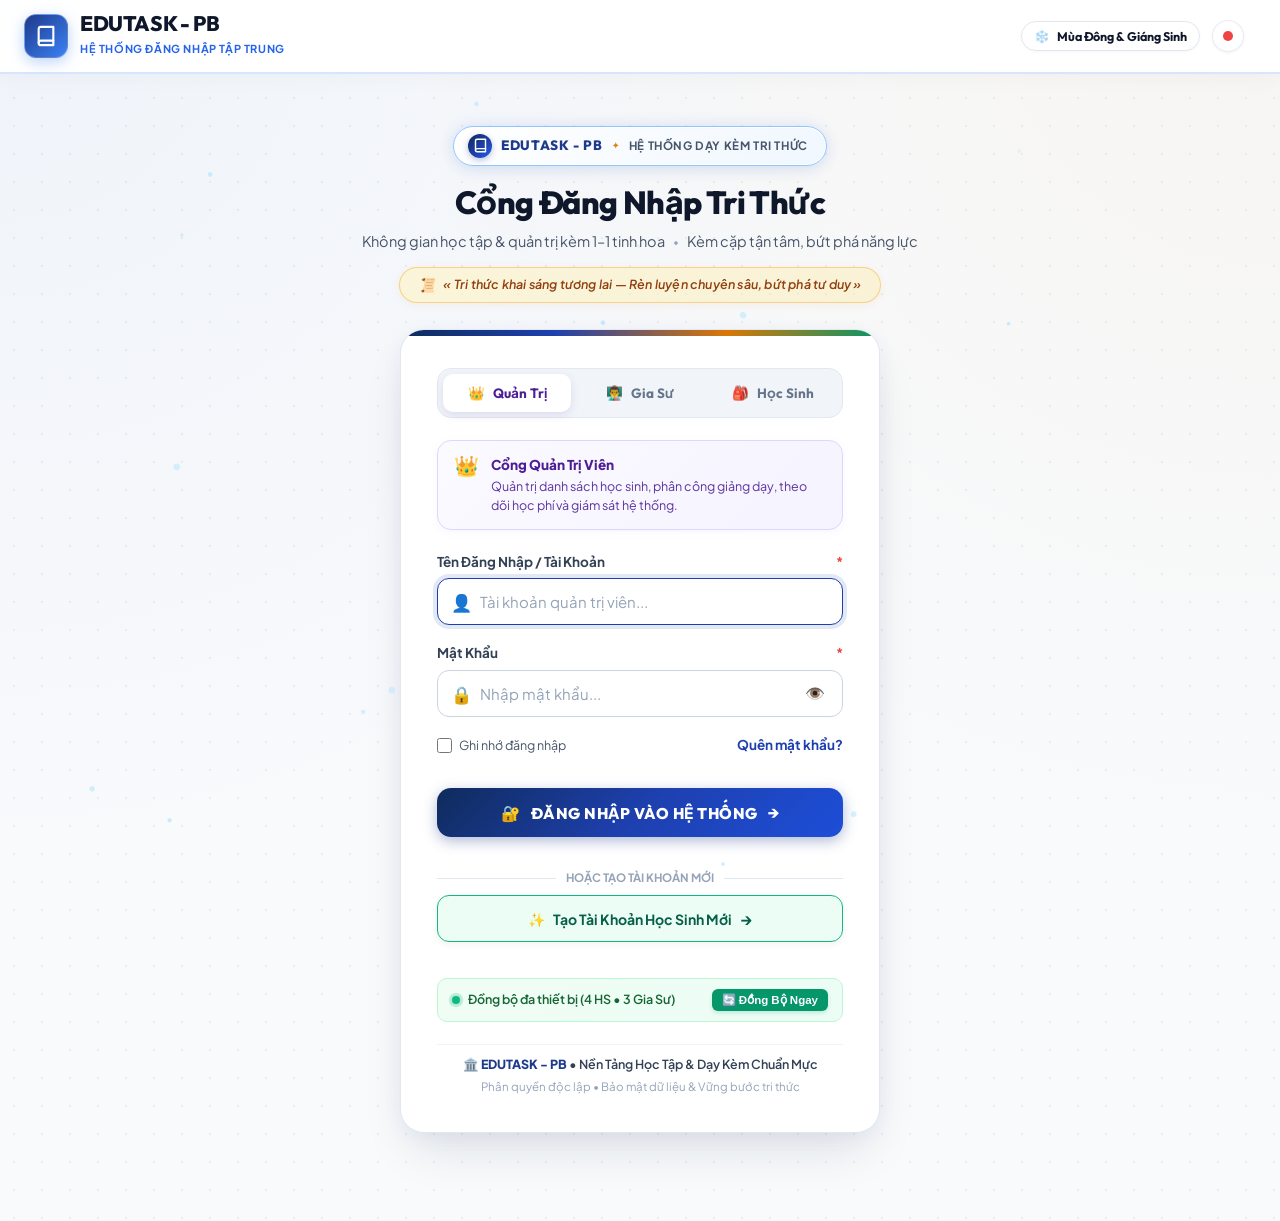
==== index.html @ 526f0e32 "feat: Nang cap he thong giao dien theo 4 mua trong nam va le hoi (v12.3)" ====
<!DOCTYPE html>
<html lang="vi">
<head>
  <meta charset="UTF-8">
  <meta name="viewport" content="width=device-width, initial-scale=1.0, maximum-scale=5.0, viewport-fit=cover">
  <meta name="apple-mobile-web-app-capable" content="yes">
  <meta name="apple-mobile-web-app-status-bar-style" content="black-translucent">
  <meta name="apple-mobile-web-app-title" content="EDUTASK - PB">
  <meta name="theme-color" content="#0f2b5c">
  <meta name="format-detection" content="telephone=no">
  <meta http-equiv="Cache-Control" content="no-cache, no-store, must-revalidate">
  <meta http-equiv="Pragma" content="no-cache">
  <meta http-equiv="Expires" content="0">
  <title>EDUTASK - PB — Hệ Thống Học Tập & Dạy Kèm Tri Thức</title>
  
  <!-- Google Fonts: Plus Jakarta Sans (Nội dung), Outfit (Tiêu đề hiện đại), Cinzel (Biểu tượng tri thức), JetBrains Mono (Mã số) -->
  <link rel="preconnect" href="https://fonts.googleapis.com">
  <link rel="preconnect" href="https://fonts.gstatic.com" crossorigin>
  <link href="https://fonts.googleapis.com/css2?family=Cinzel:wght@600;700;800&family=JetBrains+Mono:wght@400;500;600&family=Outfit:wght@500;600;700;800;900&family=Plus+Jakarta+Sans:wght@400;500;600;700;800&display=swap" rel="stylesheet">

  <!-- Progressive Web App (PWA) Manifest & Icons -->
  <link rel="manifest" href="manifest.webmanifest">
  <link rel="icon" type="image/svg+xml" href="data:image/svg+xml,%3Csvg xmlns='http://www.w3.org/2000/svg' viewBox='0 0 24 24' fill='%230f2b5c'%3E%3Cpath d='M4 19.5A2.5 2.5 0 0 1 6.5 17H20' stroke='%23ffffff' stroke-width='2'/%3E%3Cpath d='M6.5 2H20v20H6.5A2.5 2.5 0 0 1 4 19.5v-15A2.5 2.5 0 0 1 6.5 2z' fill='%231e40af'/%3E%3C/svg%3E">

  <!-- CSS -->
  <link rel="stylesheet" href="css/style.css?v=12.3">
  <link rel="stylesheet" href="css/canvas.css?v=12.3">

  <!-- Khởi tạo chủ đề theo mùa tức thì chống chớp nháy (Zero-FOUC) -->
  <script>
    (function() {
      try {
        var saved = localStorage.getItem('edutask_season_theme') || 'auto';
        var theme = saved;
        if (saved === 'auto') {
          var m = new Date().getMonth() + 1;
          if (m === 1 || m === 2) theme = 'spring';
          else if (m >= 3 && m <= 7) theme = 'summer';
          else if (m >= 8 && m <= 10) theme = 'autumn';
          else theme = 'winter';
        }
        if (theme && theme !== 'standard') {
          document.documentElement.classList.add('theme-' + theme);
        }
      } catch(e) {}
    })();
  </script>
</head>
<body>

  <!-- Canvas hiệu ứng hạt theo mùa (Cánh hoa, lá phong, tuyết rơi) -->
  <canvas id="seasonParticlesCanvas" style="position:fixed; top:0; left:0; width:100vw; height:100vh; pointer-events:none; z-index:90;"></canvas>

  <!-- ================= TOP NAVIGATION & ROLE SWITCHER ================= -->
  <!-- Dải Banner Giám Sát Toàn Quyền Của Admin (Chỉ hiện khi Admin đang đóng vai xem Gia Sư hoặc Học Sinh) -->
  <div id="adminSuperviseBanner" style="display:none; background:linear-gradient(90deg, #78350f, #b45309); color:white; padding:8px 24px; font-size:13px; align-items:center; justify-content:space-between; z-index:101; position:relative; box-shadow:0 2px 8px rgba(0,0,0,0.15);">
    <div style="display:flex; align-items:center; gap:10px;">
      <span style="font-size:16px;">🛡️</span>
      <span><strong>CHẾ ĐỘ GIÁM SÁT TOÀN QUYỀN (ADMIN):</strong> Đang xem với góc nhìn của <strong id="adminSuperviseTargetName">Gia Sư</strong></span>
    </div>
    <div style="display:flex; gap:8px;">
      <button class="btn btn-xs btn-white" onclick="Auth.adminReturnToAdmin()">👑 Thoát Chế Độ Giám Sát & Về Trang Admin</button>
    </div>
  </div>

  <!-- Header chính của ứng dụng -->
  <header class="top-header">
    <div class="header-container">
      
      <!-- Brand Logo -->
      <a href="#" class="logo-area" onclick="App.handleLogoClick()">
        <div class="logo-icon" title="EDUTASK - PB">
          <svg width="22" height="22" viewBox="0 0 24 24" fill="none" stroke="currentColor" stroke-width="2.3" stroke-linecap="round" stroke-linejoin="round">
            <path d="M4 19.5A2.5 2.5 0 0 1 6.5 17H20"></path>
            <path d="M6.5 2H20v20H6.5A2.5 2.5 0 0 1 4 19.5v-15A2.5 2.5 0 0 1 6.5 2z"></path>
          </svg>
        </div>
        <div class="logo-text">
          <h1>EDUTASK - PB</h1>
          <span id="headerWorkspaceSubtitle">Hệ Thống Dạy Kèm Tri Thức & Giao Bài 1-1</span>
        </div>
      </a>

      <!-- Thanh điều hướng vai trò: CHỈ HIỂN THỊ KHI LÀ ADMIN ĐỂ GIÁM SÁT TOÀN QUYỀN. Gia Sư và Học Sinh HOÀN TOÀN ẨN! -->
      <div id="headerRoleNavigation" style="display:flex; align-items:center; gap:8px;">
        <!-- Render động Admin Master Control Bar khi đăng nhập Admin -->
      </div>

      <!-- Khu vực trạng thái kết nối & tài khoản -->
      <div style="display:flex; align-items:center; gap:12px;">
        <!-- Nút chuyển chủ đề theo mùa (Seasonal Theme Switcher) -->
        <button id="seasonThemeBtn" class="season-theme-btn" onclick="ThemeManager.openModal()" title="Chủ đề theo mùa • Đổi giao diện 4 Mùa & Lễ Hội" aria-label="Đổi chủ đề theo mùa">
          <span id="seasonThemeIcon">🍂</span>
          <span id="seasonThemeLabel" class="season-btn-text">Mùa Thu</span>
        </button>

        <!-- Chấm xanh kết nối trực tuyến tối giản (Thay thế 3 nút rườm rà) -->
        <button id="connectionStatusIndicator" class="live-status-indicator online" onclick="GitHubSync.openModal()" title="Hệ thống trực tuyến • Dữ liệu tự động đồng bộ thời gian thực" aria-label="Trạng thái kết nối">
          <span class="status-dot"></span>
        </button>

        <!-- Khu vực tài khoản & Nút Đăng Xuất (Chỉ hiện khi đã đăng nhập) -->
        <div id="headerUserActions" style="display:flex; align-items:center; gap:12px;">
          <!-- Render động Profile Badge + Nút Đăng Xuất -->
        </div>
      </div>

    </div>
  </header>

  <!-- ================= MAIN VIEW CONTAINER ================= -->
  <main class="app-container" id="viewContainer">
    <!-- Nội dung được render tự động theo vai trò người dùng (Admin, Tutor, Student, Parent) -->
  </main>

  <!-- ================= MODAL 1: GIAO BÀI TẬP CÁ NHÂN HÓA ================= -->
  <div class="modal-overlay" id="createAssignmentModal">
    <div class="modal-box" style="max-width:680px; max-height:94vh;">
      <div class="modal-header">
        <h3>🎯 Giao Bài Tập Mới (Cá Nhân Hóa)</h3>
        <button class="modal-close" onclick="App.closeModal('createAssignmentModal')">&times;</button>
      </div>
      <div class="modal-body" style="gap:13px;">
        <div class="form-group">
          <label for="newAsnTitle">Tiêu đề bài tập <span style="color:var(--danger)">*</span></label>
          <input type="text" id="newAsnTitle" class="form-control" placeholder="VD: Phiếu 06 - Luyện tập Bất đẳng thức Cauchy">
        </div>

        <div class="form-group">
          <label for="newAsnDesc">Hướng dẫn / Yêu cầu làm bài</label>
          <textarea id="newAsnDesc" class="form-control" placeholder="Làm bài ra vở viết tay, trình bày sạch sẽ và chụp ảnh nộp trước 21h00."></textarea>
        </div>

        <div style="display:grid; grid-template-columns:1.5fr 1fr; gap:12px;">
          <div class="form-group">
            <label for="newAsnTopic">Chuyên đề / Dạng bài</label>
            <input type="text" id="newAsnTopic" class="form-control" placeholder="VD: Bất đẳng thức & Cực trị">
          </div>
          <div class="form-group">
            <label for="newAsnDifficulty">Mức độ phân hóa</label>
            <select id="newAsnDifficulty" class="form-control">
              <option value="Cơ bản - Lấy gốc">🟢 Cơ bản - Lấy gốc</option>
              <option value="Thông hiểu - Vận dụng" selected>🟡 Thông hiểu - Vận dụng</option>
              <option value="Vận dụng cao (9+)">🔴 Vận dụng cao (9+)</option>
            </select>
          </div>
        </div>

        <div class="form-group">
          <label for="newAsnTargetType">Hình thức giao bài</label>
          <select id="newAsnTargetType" class="form-control">
            <option value="individual">🎯 Giao riêng cho học sinh cụ thể (Cá nhân hóa)</option>
            <option value="group">👥 Giao cho tất cả học sinh trong nhóm</option>
          </select>
        </div>

        <!-- Danh sách chọn học sinh -->
        <div class="form-group" id="studentPickerContainer">
          <label>Chọn học sinh nhận bài tập:</label>
          <div class="student-picker-list" id="studentCheckboxesList">
            <!-- Dynamic checkboxes -->
          </div>
        </div>

        <!-- Đính kèm File Đề Bài (PDF, Word, Ảnh...) -->
        <div class="form-group">
          <label style="display:flex; justify-content:space-between; align-items:center; margin-bottom:6px;">
            <span style="font-weight:700; color:#334155; font-size:13px;">📎 Đính kèm tệp đề bài / tài liệu (PDF, Word, Ảnh):</span>
            <span style="font-size:12px; color:var(--primary); font-weight:600;">Học sinh có thể tải về làm</span>
          </label>
          <div class="file-upload-zone" id="asnFileUploadZone" onclick="document.getElementById('newAsnFileInput').click()" style="padding:10px 14px;">
            <input type="file" id="newAsnFileInput" style="display:none;" accept=".pdf,.doc,.docx,.xls,.xlsx,.ppt,.pptx,.png,.jpg,.jpeg,.zip,.rar" onchange="App.handleAssignmentFileSelect(event)">
            <div id="asnFileDropPrompt" style="display:flex; flex-direction:column; align-items:center; gap:4px; cursor:pointer;">
              <span style="font-size:24px;">📤</span>
              <span style="font-size:13px; font-weight:700; color:var(--primary);">Bấm để chọn tệp đề bài hoặc kéo thả tệp vào đây</span>
              <span style="font-size:11.5px; color:var(--text-muted);">PDF, Word (.docx, .doc), Ảnh (.png, .jpg), Tệp nén (.zip) • Tối đa 25MB</span>
            </div>
            <div id="asnFileSelectedCard" style="display:none; align-items:center; justify-content:space-between; background:#ffffff; border:1.5px solid #a5b4fc; border-radius:10px; padding:8px 12px; width:100%; box-shadow:var(--shadow-sm);">
              <div style="display:flex; align-items:center; gap:10px; overflow:hidden;">
                <span id="asnFileIcon" style="font-size:24px;">📄</span>
                <div style="overflow:hidden; text-align:left;">
                  <strong id="asnFileName" style="font-size:13px; color:var(--text-main); display:block; text-overflow:ellipsis; overflow:hidden; white-space:nowrap;">de_on_tap.pdf</strong>
                  <small id="asnFileSize" style="color:var(--text-muted); font-size:11px;">1.4 MB</small>
                </div>
              </div>
              <button type="button" class="btn btn-xs btn-danger" onclick="event.stopPropagation(); App.removeAssignmentAttachment()" title="Xóa tệp đính kèm" style="padding:4px 10px; border-radius:6px; font-size:12px;">
                ✕ Hủy tệp
              </button>
            </div>
          </div>
        </div>

        <div style="display:grid; grid-template-columns:1fr 1fr; gap:12px;">
          <div class="form-group">
            <label for="newAsnDeadline">Hạn chót nộp bài (Deadline)</label>
            <input type="datetime-local" id="newAsnDeadline" class="form-control">
          </div>
          <div class="form-group">
            <label for="newAsnType">Hình thức nộp bài</label>
            <select id="newAsnType" class="form-control" onchange="Quiz.toggleBuilder('create', this.value)">
              <option value="photo">📸 Tự luận (Chụp ảnh vở)</option>
              <option value="quiz">⚡ Trắc nghiệm Online</option>
            </select>
          </div>
        </div>

        <!-- Container Thiết Lập Đề Thi Trắc Nghiệm (Hiển thị khi chọn Trắc nghiệm Online) -->
        <div id="createQuizBuilderContainer" style="display:none; margin-top:8px;"></div>
      </div>
      <div class="modal-footer">
        <button class="btn btn-outline" onclick="App.closeModal('createAssignmentModal')">Hủy bỏ</button>
        <button class="btn btn-primary" onclick="App.saveNewAssignment()">🚀 Giao Bài Ngay</button>
      </div>
    </div>
  </div>

  <!-- ================= MODAL 1B: CHỈNH SỬA BÀI TẬP ================= -->
  <div class="modal-overlay" id="editAssignmentModal">
    <div class="modal-box" style="max-width:680px; max-height:94vh;">
      <div class="modal-header">
        <h3>✏️ Chỉnh Sửa Bài Tập</h3>
        <button class="modal-close" onclick="App.closeModal('editAssignmentModal')">&times;</button>
      </div>
      <div class="modal-body" style="gap:13px;">
        <input type="hidden" id="editAsnId">

        <div class="form-group">
          <label for="editAsnTitle">Tiêu đề bài tập <span style="color:var(--danger)">*</span></label>
          <input type="text" id="editAsnTitle" class="form-control" placeholder="VD: Phiếu 06 - Luyện tập Bất đẳng thức Cauchy">
        </div>

        <div class="form-group">
          <label for="editAsnDesc">Hướng dẫn / Yêu cầu làm bài</label>
          <textarea id="editAsnDesc" class="form-control" placeholder="Làm bài ra vở viết tay, trình bày sạch sẽ và chụp ảnh nộp..."></textarea>
        </div>

        <div style="display:grid; grid-template-columns:1.5fr 1fr; gap:12px;">
          <div class="form-group">
            <label for="editAsnTopic">Chuyên đề / Dạng bài</label>
            <input type="text" id="editAsnTopic" class="form-control" placeholder="VD: Bất đẳng thức & Cực trị">
          </div>
          <div class="form-group">
            <label for="editAsnDifficulty">Mức độ phân hóa</label>
            <select id="editAsnDifficulty" class="form-control">
              <option value="Cơ bản - Lấy gốc">🟢 Cơ bản - Lấy gốc</option>
              <option value="Thông hiểu - Vận dụng">🟡 Thông hiểu - Vận dụng</option>
              <option value="Vận dụng cao (9+)">🔴 Vận dụng cao (9+)</option>
            </select>
          </div>
        </div>

        <div class="form-group">
          <label for="editAsnTargetType">Hình thức giao bài</label>
          <select id="editAsnTargetType" class="form-control" onchange="TutorView.handleEditTargetTypeChange(this.value)">
            <option value="individual">🎯 Giao riêng cho học sinh cụ thể (Cá nhân hóa)</option>
            <option value="group">👥 Giao cho tất cả học sinh trong nhóm</option>
          </select>
        </div>

        <!-- Danh sách chọn học sinh nhận bài tập -->
        <div class="form-group" id="editStudentPickerContainer">
          <label>Chọn học sinh nhận bài tập:</label>
          <div class="student-picker-list" id="editStudentCheckboxesList">
            <!-- Dynamic checkboxes -->
          </div>
        </div>

        <div style="display:grid; grid-template-columns:1fr 1fr; gap:12px;">
          <div class="form-group">
            <label for="editAsnDeadline">Hạn chót nộp bài (Deadline)</label>
            <input type="datetime-local" id="editAsnDeadline" class="form-control">
          </div>
          <div class="form-group">
            <label for="editAsnType">Hình thức nộp bài</label>
            <select id="editAsnType" class="form-control" onchange="Quiz.toggleBuilder('edit', this.value)">
              <option value="photo">📸 Tự luận (Chụp ảnh vở)</option>
              <option value="quiz">⚡ Trắc nghiệm Online</option>
            </select>
          </div>
        </div>

        <!-- Container Thiết Lập Đề Thi Trắc Nghiệm (Chỉnh sửa) -->
        <div id="editQuizBuilderContainer" style="display:none; margin-top:8px;"></div>
      </div>
      <div class="modal-footer">
        <button class="btn btn-outline" onclick="App.closeModal('editAssignmentModal')">Hủy bỏ</button>
        <button class="btn btn-primary" onclick="TutorView.submitEditAssignment()">💾 Lưu Cập Nhật</button>
      </div>
    </div>
  </div>

  <!-- ================= MODAL 2: HỌC SINH NỘP BÀI (HỖ TRỢ NHIỀU TRANG) ================= -->
  <div class="modal-overlay" id="submitHomeworkModal">
    <div class="modal-box" style="max-width:540px;">
      <div class="modal-header">
        <h3 id="submitModalTitle">Nộp Bài Tập</h3>
        <button class="modal-close" onclick="App.closeModal('submitHomeworkModal')">&times;</button>
      </div>
      <div class="modal-body" style="display:flex; flex-direction:column; gap:16px;">
        <!-- Thanh trạng thái Giám Sát Chống Gian Lận (Real-time Proctoring) -->
        <div id="antiCheatLiveBanner" class="anti-cheat-live-bar safe" style="display:flex;">
          <div style="display:flex; align-items:center; gap:8px;">
            <span class="pulse-indicator safe"></span>
            <span><strong>CHẾ ĐỘ GIÁM SÁT CHỐNG GIAN LẬN:</strong> Đang hoạt động • Nghiêm cấm chuyển tab / mở AI ngoài</span>
          </div>
          <span class="badge badge-success">✓ 0 vi phạm</span>
        </div>

        <div style="background:#f8fafc; border:1px solid #e2e8f0; border-radius:12px; padding:16px; text-align:center;">
          <div style="font-size:36px; margin-bottom:8px;">📸</div>
          <h4 style="font-size:16px; font-weight:700; margin-bottom:4px;">Tải Lên Ảnh Bài Giải Viết Tay</h4>
          <p style="color:var(--text-muted); font-size:13px; margin:0;">
            Chụp hoặc chọn ảnh vở bài làm rõ nét. Hỗ trợ chụp nhiều trang liên tiếp (Trang 1, Trang 2...).
          </p>
        </div>

        <!-- 2 Nút Chọn Ảnh Thân Thiện Mobile: Chụp Camera Trực Tiếp & Chọn Thư Viện (Nhiều ảnh) -->
        <div style="display:grid; grid-template-columns:1fr 1fr; gap:10px;">
          <label for="submitCameraInput" class="btn btn-primary" style="margin:0; cursor:pointer; text-align:center; display:flex; flex-direction:column; align-items:center; justify-content:center; padding:12px 8px; gap:4px; border-radius:12px;">
            <span style="font-size:22px;">📸</span>
            <span style="font-weight:700; font-size:13px;">Chụp Thêm Trang</span>
            <small style="font-size:10.5px; opacity:0.9;">Bật camera chụp từng trang</small>
            <input type="file" id="submitCameraInput" accept="image/*" capture="environment" style="display:none;" onchange="App.handleHomeworkFileSelect(event)">
          </label>
          <label for="submitGalleryInput" class="btn btn-outline" style="margin:0; cursor:pointer; text-align:center; display:flex; flex-direction:column; align-items:center; justify-content:center; padding:12px 8px; gap:4px; border-radius:12px; border-color:#cbd5e1; background:white;">
            <span style="font-size:22px;">🖼️</span>
            <span style="font-weight:700; font-size:13px; color:var(--text-main);">Chọn Thư Viện</span>
            <small style="font-size:10.5px; color:var(--text-muted);">Chọn 1 hoặc nhiều ảnh</small>
            <input type="file" id="submitGalleryInput" accept="image/*" multiple style="display:none;" onchange="App.handleHomeworkFileSelect(event)">
          </label>
        </div>

        <!-- Danh sách các trang ảnh bài làm đã chụp/tải lên (Hỗ trợ nộp nhiều trang) -->
        <div id="submitPhotosContainer" style="display:none; flex-direction:column; gap:10px;">
          <div style="display:flex; justify-content:space-between; align-items:center;">
            <strong style="font-size:13px; color:#334155;">📄 Các trang bài làm (<span id="submitPhotosCount">0</span> trang):</strong>
            <button type="button" class="btn btn-xs btn-outline" onclick="App.clearAllSubmitPhotos()" style="color:var(--danger); border-color:#fca5a5;">
              🗑️ Xóa tất cả
            </button>
          </div>
          <div id="submitPhotosGrid" class="submit-photos-grid">
            <!-- Dynamic thumbnails list -->
          </div>
          <div style="font-size:11.5px; color:#16a34a; font-weight:600; display:flex; align-items:center; gap:5px;">
            <span>✓</span> <span>Tất cả trang đã được nén tối ưu, sẵn sàng đồng bộ siêu tốc</span>
          </div>
        </div>

        <div class="form-group">
          <label style="font-weight:700; font-size:13px; color:#334155; margin-bottom:6px; display:block;">
            💬 Lời nhắn / Câu hỏi cho Thầy Cô (tùy chọn):
          </label>
          <input type="text" id="submitHomeworkNote" class="form-control" placeholder="VD: Em thắc mắc câu 2 bước biến đổi BĐT, Thầy xem giúp em...">
        </div>
      </div>
      <div class="modal-footer">
        <button class="btn btn-outline" onclick="App.closeModal('submitHomeworkModal')">Hủy</button>
        <button class="btn btn-primary" onclick="App.confirmStudentSubmission()">
          🚀 Xác Nhận Nộp Bài
        </button>
      </div>
    </div>
  </div>

  <!-- ================= MODAL 3: XEM BÀI ĐÃ CHẤM ================= -->
  <div class="modal-overlay" id="reviewGradedModal">
    <div class="modal-box" style="max-width:900px; max-height:94vh;">
      <div class="modal-header">
        <div>
          <h3 id="reviewModalTitle">Kết Quả Bài Làm</h3>
          <small style="color:var(--text-muted);">Học sinh: <strong id="reviewStudentName">Quang</strong></small>
        </div>
        <div style="display:flex; align-items:center; gap:10px;">
          <span class="badge badge-success" style="font-size:15px; padding:6px 14px;" id="reviewScoreBadge">9.0/10</span>
          <button class="modal-close" onclick="App.closeModal('reviewGradedModal')">&times;</button>
        </div>
      </div>
      <div class="modal-body" style="padding:16px;">
        <div style="background:#f8fafc; border-left:4px solid var(--primary); padding:14px; border-radius:8px; margin-bottom:12px;">
          <strong style="color:var(--primary); font-size:14px;">💬 Lời nhận xét của Gia Sư:</strong>
          <p id="reviewFeedbackText" style="font-size:14px; margin-top:4px; color:#334155; line-height:1.5;"></p>
        </div>

        <!-- Thanh công cụ phóng to / thu nhỏ & Chuyển trang bài chấm -->
        <div style="display:flex; justify-content:space-between; align-items:center; background:#1e293b; padding:8px 12px; border-radius:8px 8px 0 0; color:white; font-size:12px; flex-wrap:wrap; gap:8px;">
          <div style="display:flex; align-items:center; gap:8px;">
            <span>📸 <strong>Bài Chấm Bút Đỏ:</strong></span>
            <span id="reviewZoomLevel" style="color:#38bdf8; font-weight:700;">100%</span>
            <!-- Thanh chuyển trang khi nộp nhiều trang -->
            <div id="reviewPageSwitcher" style="display:none; align-items:center; gap:6px; margin-left:8px; background:#334155; padding:2px 8px; border-radius:6px;">
              <button type="button" class="btn btn-xs btn-white" onclick="App.prevReviewPage()" title="Trang trước" style="padding:1px 6px;">◀</button>
              <span id="reviewPageLabel" style="font-weight:700; color:#f8fafc;">Trang 1 / 1</span>
              <button type="button" class="btn btn-xs btn-white" onclick="App.nextReviewPage()" title="Trang sau" style="padding:1px 6px;">▶</button>
            </div>
          </div>
          <div style="display:flex; gap:6px;">
            <button type="button" class="btn btn-xs btn-white" onclick="App.zoomReviewImage(0.2)" title="Phóng to">🔍+ Phóng to</button>
            <button type="button" class="btn btn-xs btn-white" onclick="App.zoomReviewImage(-0.2)" title="Thu nhỏ">🔍- Thu nhỏ</button>
            <button type="button" class="btn btn-xs btn-white" onclick="App.zoomReviewImage(0)" title="Kích thước gốc">🔄 100%</button>
            <button type="button" class="btn btn-xs btn-white" onclick="App.downloadReviewPaper()" title="Tải ảnh về máy">💾 Tải ảnh</button>
          </div>
        </div>

        <div id="reviewPaperContainer" style="text-align:center; background:#0f172a; padding:16px; border-radius:0 0 8px 8px; overflow:auto; max-height:55vh; display:flex; justify-content:center; align-items:flex-start;">
          <img id="reviewPaperImg" src="" alt="Bài làm đã chấm" style="max-width:100%; height:auto; border-radius:4px; box-shadow:0 8px 20px rgba(0,0,0,0.4); transform-origin: top center; transition: transform 0.15s ease;">
        </div>
      </div>
      <div class="modal-footer" style="display:flex; justify-content:space-between; flex-wrap:wrap; gap:8px;">
        <button class="btn btn-outline" onclick="App.downloadReviewPaper()">💾 Tải Ảnh Bút Đỏ Về Máy</button>
        <div style="display:flex; gap:8px;">
          <button class="btn btn-primary" onclick="window.print()">🖨️ In bài làm</button>
          <button class="btn btn-outline" onclick="App.closeModal('reviewGradedModal')">Đóng</button>
        </div>
      </div>
    </div>
  </div>

  <!-- ================= MODAL 4: BÀN CHẤM BÀI BÚT ĐỎ CANVAS ================= -->
  <div class="grader-modal-overlay" id="graderModal">
    
    <!-- Grader Topbar -->
    <div class="grader-topbar">
      <div class="grader-info" style="display:flex; align-items:center; gap:10px; flex-wrap:wrap;">
        <h3 id="graderAssignmentTitle">Phiếu 05: Chuyên Đề Cực Trị</h3>
        <span class="badge badge-primary" id="graderStudentName">Học sinh: Nguyễn Minh Quang</span>
        <span id="graderCheatBadge" class="badge"></span>
        <!-- Bộ lật trang bài làm (Khi học sinh nộp nhiều ảnh) -->
        <div id="graderPageSwitcher" style="display:none; align-items:center; gap:6px; background:#1e293b; padding:4px 8px; border-radius:8px; border:1px solid #475569;">
          <button class="tool-btn" style="padding:3px 8px; font-size:11px;" onclick="Grader.prevPage()" title="Trang trước">◀ Trang trước</button>
          <span id="graderPageLabel" style="font-size:12px; font-weight:700; color:#38bdf8; min-width:76px; text-align:center;">Trang 1 / 1</span>
          <button class="tool-btn" style="padding:3px 8px; font-size:11px;" onclick="Grader.nextPage()" title="Trang tiếp theo">Trang sau ▶</button>
        </div>
      </div>
      <div style="display:flex; gap:10px;">
        <button class="tool-btn" onclick="Grader.downloadAnnotated()">📥 Tải ảnh bài đã chấm</button>
        <button class="tool-btn" onclick="Grader.undo()">↩️ Hoàn tác</button>
        <button class="tool-btn" onclick="Grader.clearAll()">🗑️ Xóa nét vẽ</button>
        <button class="btn btn-danger btn-sm" onclick="Grader.close()">✕ Đóng</button>
      </div>
    </div>

    <!-- Grader Tools Bar -->
    <div class="grader-tools-bar">
      <div class="tool-group">
        <span style="color:#94a3b8; font-size:12px; font-weight:700; text-transform:uppercase;">Nét vẽ:</span>
        <button class="tool-btn active" id="btnToolRed" onclick="Grader.setTool('red_pen')">
          🖍️ Bút Đỏ
        </button>
        <button class="tool-btn" id="btnToolBlue" onclick="Grader.setTool('blue_pen')">
          🖊️ Bút Xanh
        </button>
        <button class="tool-btn" id="btnToolHighlight" onclick="Grader.setTool('highlighter')">
          ✨ Highlight
        </button>
        <button class="tool-btn" id="btnToolEraser" onclick="Grader.setTool('eraser')">
          🧹 Tẩy nét
        </button>
        <div class="pen-size-group">
          <button class="pen-size-btn" id="btnSizeThin" onclick="Grader.setLineWidth(2)">2px</button>
          <button class="pen-size-btn active" id="btnSizeMedium" onclick="Grader.setLineWidth(3.5)">3.5px</button>
          <button class="pen-size-btn" id="btnSizeThick" onclick="Grader.setLineWidth(6)">6px</button>
        </div>
      </div>

      <div class="tool-group">
        <span style="color:#94a3b8; font-size:12px; font-weight:700; text-transform:uppercase;">Con dấu:</span>
        <button class="tool-btn" onclick="Grader.setTool('stamp', '✔️')">✔️ Đúng</button>
        <button class="tool-btn" onclick="Grader.setTool('stamp', '❌')">❌ Cần sửa</button>
        <button class="tool-btn" onclick="Grader.setTool('stamp', '⚠️')">⚠️ Nhầm dấu</button>
        <button class="tool-btn" onclick="Grader.setTool('stamp', '⭐')">⭐ Rất tốt</button>
        <button class="tool-btn" onclick="Grader.setTool('stamp', '💡')">💡 Chú ý</button>
      </div>
    </div>

    <!-- Grader Body -->
    <div class="grader-workspace">
      <!-- Canvas Area -->
      <div class="canvas-viewport">
        <div class="canvas-container">
          <canvas id="gradingCanvas" width="800" height="1100"></canvas>
        </div>
      </div>

      <!-- Grading Sidebar -->
      <aside class="grader-sidebar">
        <h4>📝 Đánh Giá & Điểm Số</h4>
        
        <!-- Báo cáo Giám Sát Rời Tab / Chống Gian Lận -->
        <div id="graderCheatReportBox" style="background:#0f172a; border:1px solid #334155; border-radius:10px; padding:12px;"></div>

        <!-- Hộp Lời Nhắn Của Học Sinh (Gửi từ Điện Thoại Khi Nộp Bài) -->
        <div id="graderStudentNoteBox" style="display:none; background:#1e293b; border-left:3.5px solid #38bdf8; border-radius:8px; padding:10px 12px;">
          <div style="font-size:11px; text-transform:uppercase; color:#94a3b8; font-weight:700; display:flex; align-items:center; gap:6px;">
            <span>💬</span> <span>Lời Nhắn Của Học Sinh:</span>
          </div>
          <div id="graderStudentNoteText" style="font-size:13px; color:#f1f5f9; margin-top:4px; font-style:italic; line-height:1.4;"></div>
        </div>

        <div>
          <label style="font-size:13px; color:#cbd5e1; display:block; margin-bottom:6px;">Chấm điểm (Thang 10):</label>
          <div class="score-input-box">
            <input type="number" id="graderScoreInput" step="0.25" min="0" max="10" value="8.5">
            <span>/ 10</span>
          </div>
          <!-- Phím chọn điểm nhanh 1-Click -->
          <div class="fast-score-grid">
            <button class="fast-score-btn" onclick="Grader.setFastScore(10)">10</button>
            <button class="fast-score-btn" onclick="Grader.setFastScore(9.5)">9.5</button>
            <button class="fast-score-btn" onclick="Grader.setFastScore(9.0)">9.0</button>
            <button class="fast-score-btn" onclick="Grader.setFastScore(8.5)">8.5</button>
            <button class="fast-score-btn" onclick="Grader.setFastScore(8.0)">8.0</button>
            <button class="fast-score-btn" onclick="Grader.setFastScore(7.5)">7.5</button>
            <button class="fast-score-btn" onclick="Grader.setFastScore(7.0)">7.0</button>
            <button class="fast-score-btn" onclick="Grader.setFastScore(6.0)">6.0</button>
          </div>
        </div>

        <div>
          <label style="font-size:13px; color:#cbd5e1; display:block; margin-bottom:6px;">Mẫu nhận xét nhanh:</label>
          <div class="quick-comments">
            <span class="quick-comment-tag" onclick="document.getElementById('graderFeedbackInput').value += 'Bài làm rất tốt, trình bày khoa học. '">Bài làm rất tốt</span>
            <span class="quick-comment-tag" onclick="document.getElementById('graderFeedbackInput').value += 'Cần chú ý điều kiện của bài toán. '">Chú ý điều kiện</span>
            <span class="quick-comment-tag" onclick="document.getElementById('graderFeedbackInput').value += 'Nhầm dấu ở bước rút gọn cuối cùng. '">Nhầm dấu</span>
            <span class="quick-comment-tag" onclick="document.getElementById('graderFeedbackInput').value += 'Chữ viết sạch sẽ, dễ đọc. '">Trình bày sạch sẽ</span>
            <span class="quick-comment-tag" onclick="document.getElementById('graderFeedbackInput').value += 'Tư duy nhanh, phát huy nhé em! '">Tư duy nhanh</span>
          </div>
        </div>

        <div style="flex:1; display:flex; flex-direction:column;">
          <label style="font-size:13px; color:#cbd5e1; display:block; margin-bottom:6px;">Lời phê & Nhận xét chi tiết:</label>
          <textarea id="graderFeedbackInput" class="form-control" style="background:#0f172a; border-color:#334155; color:white; flex:1; min-height:110px;" placeholder="Ghi nhận xét cho học sinh..."></textarea>
        </div>

        <button class="btn btn-primary" style="padding:14px; font-size:15px; width:100%;" onclick="Grader.submitGrading()">
          💾 Lưu Điểm & Trả Bài Ngay
        </button>
      </aside>
    </div>
  </div>

  <!-- ================= MODAL 5: THÊM HỌC SINH MỚI (ĐẦY ĐỦ THÔNG TIN) ================= -->
  <div class="modal-overlay" id="addStudentModal">
    <div class="modal-box" style="max-width:780px;">
      <div class="modal-header">
        <div>
          <h3>🎒 Thêm Học Sinh Kèm Mới</h3>
          <small style="color:var(--text-muted);">Điền thông tin chuyên sâu để gia sư cá nhân hóa lộ trình học</small>
        </div>
        <button class="modal-close" onclick="App.closeModal('addStudentModal')">&times;</button>
      </div>
      <div class="modal-body" style="gap:20px; max-height:75vh; overflow-y:auto;">
        
        <!-- Nhóm 1: Thông tin học sinh -->
        <div style="background:#f8fafc; border:1px solid var(--border-color); border-radius:12px; padding:16px;">
          <h4 style="font-size:15px; margin-bottom:12px; color:var(--primary); display:flex; align-items:center; gap:8px;">
            👤 1. Thông Tin Học Sinh
          </h4>
          <div style="display:grid; grid-template-columns: 2fr 1fr 1fr; gap:12px; margin-bottom:12px;">
            <div class="form-group">
              <label>Họ và tên học sinh <span style="color:var(--danger)">*</span></label>
              <input type="text" id="stdFormName" class="form-control" placeholder="VD: Nguyễn Minh Quang" required>
            </div>
            <div class="form-group">
              <label>Giới tính</label>
              <select id="stdFormGender" class="form-control">
                <option value="Nam">Nam</option>
                <option value="Nữ">Nữ</option>
              </select>
            </div>
            <div class="form-group">
              <label>Ngày sinh</label>
              <input type="date" id="stdFormDob" class="form-control" value="2008-01-01">
            </div>
          </div>

          <div style="display:grid; grid-template-columns: 1.5fr 1fr 1.5fr; gap:12px; margin-bottom:12px;">
            <div class="form-group">
              <label>Trường đang theo học</label>
              <input type="text" id="stdFormSchool" class="form-control" placeholder="VD: THPT Chu Văn An">
            </div>
            <div class="form-group">
              <label>Lớp / Khối</label>
              <input type="text" id="stdFormGrade" class="form-control" placeholder="VD: Lớp 12A1" value="Lớp 12">
            </div>
            <div class="form-group">
              <label>SĐT / Zalo học sinh</label>
              <input type="text" id="stdFormPhone" class="form-control" placeholder="09xx.xxx.xxx">
            </div>
          </div>

          <div style="display:grid; grid-template-columns: 1fr 1fr; gap:12px; margin-top:12px;">
            <div class="form-group">
              <label>Địa chỉ nhà (hoặc nơi học)</label>
              <input type="text" id="stdFormAddress" class="form-control" placeholder="VD: Số 28, Phố Thụy Khuê, Tây Hồ, Hà Nội">
            </div>
            <div class="form-group">
              <label>👨‍🏫 Giáo Viên / Gia Sư Phụ Trách <span style="color:var(--danger)">*</span></label>
              <select id="stdFormAssignedTutor" class="form-control" style="font-weight:600; border-color:var(--primary);">
                <!-- Dynamic options of tutors -->
              </select>
            </div>
          </div>
        </div>

        <!-- Nhóm 2: Thông tin phụ huynh -->
        <div style="background:#f8fafc; border:1px solid var(--border-color); border-radius:12px; padding:16px;">
          <h4 style="font-size:15px; margin-bottom:12px; color:var(--primary); display:flex; align-items:center; gap:8px;">
            👨‍👩‍👧 2. Thông Tin Phụ Huynh Liên Hệ
          </h4>
          <div style="display:grid; grid-template-columns: 1.5fr 1.5fr 1fr; gap:12px;">
            <div class="form-group">
              <label>Họ tên phụ huynh</label>
              <input type="text" id="stdFormParentName" class="form-control" placeholder="VD: Bác Nguyễn Văn Tuấn (Bố)">
            </div>
            <div class="form-group">
              <label>SĐT phụ huynh (nhận Zalo) <span style="color:var(--danger)">*</span></label>
              <input type="text" id="stdFormParentPhone" class="form-control" placeholder="0909.888.999">
            </div>
            <div class="form-group">
              <label>Nghề nghiệp / Ghi chú</label>
              <input type="text" id="stdFormParentJob" class="form-control" placeholder="VD: Kỹ sư">
            </div>
          </div>
        </div>

        <!-- Nhóm 3: Năng lực & Mục tiêu học tập -->
        <div style="background:#f8fafc; border:1px solid var(--border-color); border-radius:12px; padding:16px;">
          <h4 style="font-size:15px; margin-bottom:12px; color:var(--primary); display:flex; align-items:center; gap:8px;">
            🎯 3. Mục Tiêu & Chẩn Đoán Lỗ Hổng Kiến Thức
          </h4>
          <div style="display:grid; grid-template-columns: 2fr 1fr 1fr; gap:12px; margin-bottom:12px;">
            <div class="form-group">
              <label>Môn kèm & Chuyên đề</label>
              <input type="text" id="stdFormSubject" class="form-control" placeholder="VD: Toán Học 12 (Ôn thi THPT Quốc Gia)" value="Toán Học 12">
            </div>
            <div class="form-group">
              <label>Điểm khởi điểm</label>
              <input type="number" id="stdFormInitialScore" class="form-control" step="0.5" min="0" max="10" value="5.5">
            </div>
            <div class="form-group">
              <label>Mục tiêu điểm số</label>
              <input type="number" id="stdFormTargetScore" class="form-control" step="0.5" min="0" max="10" value="8.5">
            </div>
          </div>

          <div style="display:grid; grid-template-columns: 1fr 1fr; gap:12px; margin-bottom:12px;">
            <div class="form-group">
              <label>Lỗ hổng kiến thức / Cần củng cố</label>
              <textarea id="stdFormWeaknesses" class="form-control" style="min-height:65px;" placeholder="VD: Hổng hình không gian, hay tính nhầm dấu ở bước rút gọn..."></textarea>
            </div>
            <div class="form-group">
              <label>Điểm mạnh & Thói quen</label>
              <textarea id="stdFormStrengths" class="form-control" style="min-height:65px;" placeholder="VD: Tiếp thu nhanh, tư duy đại số tốt..."></textarea>
            </div>
          </div>

          <div class="form-group">
            <label>Định hướng thi tuyển / Ghi chú thêm</label>
            <input type="text" id="stdFormNotes" class="form-control" placeholder="VD: Mục tiêu đỗ ĐH Bách Khoa hoặc Kinh Tế Quốc Dân">
          </div>
        </div>

        <!-- Nhóm 4: Học phí & Lịch học kèm -->
        <div style="background:#f8fafc; border:1px solid var(--border-color); border-radius:12px; padding:16px;">
          <h4 style="font-size:15px; margin-bottom:12px; color:var(--primary); display:flex; align-items:center; gap:8px;">
            💰 4. Học Phí & Lịch Học Kèm
          </h4>
          <div style="display:grid; grid-template-columns: 1fr 1fr; gap:12px; margin-bottom:12px;">
            <div class="form-group">
              <label>Học phí mỗi buổi (VNĐ)</label>
              <input type="number" id="stdFormFee" class="form-control" step="10000" value="250000">
            </div>
            <div class="form-group">
              <label>Hình thức học</label>
              <select id="stdFormMode" class="form-control">
                <option value="1 kèm 1 tại nhà">1 kèm 1 tại nhà</option>
                <option value="1 kèm 1 Online qua Meet/Zoom">1 kèm 1 Online (Meet/Zoom)</option>
                <option value="Nhóm nhỏ 2 - 4 bạn">Nhóm nhỏ 2 - 4 bạn</option>
              </select>
            </div>
          </div>

          <div style="display:grid; grid-template-columns: 2fr 1fr; gap:12px;">
            <div class="form-group">
              <label>Lịch học cố định trong tuần</label>
              <input type="text" id="stdFormSchedule" class="form-control" placeholder="VD: Tối Thứ 3 & Tối Thứ 6 (19h30 - 21h30)">
            </div>
            <div class="form-group">
              <label>Ngày bắt đầu học</label>
              <input type="date" id="stdFormStartDate" class="form-control">
            </div>
          </div>
        </div>

        <!-- Nhóm 5: Cấp tài khoản đăng nhập chính thức cho học sinh -->
        <div style="background:#f0fdf4; border:1px solid #bbf7d0; border-radius:12px; padding:16px;">
          <div style="display:flex; justify-content:space-between; align-items:center; margin-bottom:10px;">
            <h4 style="font-size:15px; margin:0; color:#166534; display:flex; align-items:center; gap:8px;">
              🔐 5. Cấp Tài Khoản Đăng Nhập Chính Thức
            </h4>
            <label style="display:flex; align-items:center; gap:8px; cursor:pointer; font-size:13.5px; font-weight:700; color:#15803d; background:white; padding:4px 10px; border-radius:6px; border:1px solid #86efac;">
              <input type="checkbox" id="stdFormHasAccount" checked onchange="AdminView.toggleAccountFormSection()"> Cấp tài khoản ngay
            </label>
          </div>
          <p style="font-size:12.5px; color:#166534; margin-bottom:12px; line-height:1.4;">
            🛡️ <em>Quy định hệ thống: Chỉ khi học sinh được cấp tài khoản chính thức thì mới có nút chuyển vai trò và có quyền đăng nhập vào Giao diện Học sinh để làm và nộp bài.</em>
          </p>
          <div id="stdFormAccountFields" style="display:grid; grid-template-columns: 1fr 1fr; gap:12px;">
            <div class="form-group">
              <label>Tên đăng nhập (Username) <span style="color:var(--danger)">*</span></label>
              <input type="text" id="stdFormUsername" class="form-control" placeholder="std_quang">
              <small style="color:var(--text-muted); font-size:11.5px;">Tự động tạo theo họ tên học sinh</small>
            </div>
            <div class="form-group">
              <label>Mật khẩu đăng nhập <span style="color:var(--danger)">*</span></label>
              <input type="text" id="stdFormPassword" class="form-control" value="123456" placeholder="123456">
              <small style="color:var(--text-muted); font-size:11.5px;">Mật khẩu khởi tạo ban đầu</small>
            </div>
          </div>
        </div>

      </div>
      <div class="modal-footer">
        <button class="btn btn-outline" onclick="App.closeModal('addStudentModal')">Hủy bỏ</button>
        <button class="btn btn-primary" onclick="AdminView.submitAddStudent()">💾 Lưu Hồ Sơ Học Sinh</button>
      </div>
    </div>
  </div>

  <!-- ================= MODAL 5B: CHỈNH SỬA THÔNG TIN HỌC SINH ================= -->
  <div class="modal-overlay" id="editStudentModal">
    <div class="modal-box" style="max-width:780px;">
      <div class="modal-header">
        <div>
          <h3>✏️ Chỉnh Sửa Hồ Sơ Học Sinh</h3>
          <small style="color:var(--text-muted);">Cập nhật tên, học phí, mục tiêu điểm số, phụ huynh, lịch học và gia sư phụ trách</small>
        </div>
        <button class="modal-close" onclick="App.closeModal('editStudentModal')">&times;</button>
      </div>
      <div class="modal-body" style="gap:20px; max-height:75vh; overflow-y:auto;">
        <input type="hidden" id="editStdId">
        
        <!-- Nhóm 1: Thông tin học sinh -->
        <div style="background:#f8fafc; border:1px solid var(--border-color); border-radius:12px; padding:16px;">
          <h4 style="font-size:15px; margin-bottom:12px; color:var(--primary); display:flex; align-items:center; gap:8px;">
            👤 1. Thông Tin Học Sinh
          </h4>
          <div style="display:grid; grid-template-columns: 2fr 1fr 1fr; gap:12px; margin-bottom:12px;">
            <div class="form-group">
              <label>Họ và tên học sinh <span style="color:var(--danger)">*</span></label>
              <input type="text" id="editStdName" class="form-control" placeholder="VD: Nguyễn Minh Quang" required>
            </div>
            <div class="form-group">
              <label>Giới tính</label>
              <select id="editStdGender" class="form-control">
                <option value="Nam">Nam</option>
                <option value="Nữ">Nữ</option>
              </select>
            </div>
            <div class="form-group">
              <label>Ngày sinh</label>
              <input type="date" id="editStdDob" class="form-control">
            </div>
          </div>

          <div style="display:grid; grid-template-columns: 1.5fr 1fr 1.5fr; gap:12px; margin-bottom:12px;">
            <div class="form-group">
              <label>Trường đang theo học</label>
              <input type="text" id="editStdSchool" class="form-control" placeholder="VD: THPT Chu Văn An">
            </div>
            <div class="form-group">
              <label>Lớp / Khối</label>
              <input type="text" id="editStdGrade" class="form-control" placeholder="VD: Lớp 12A1">
            </div>
            <div class="form-group">
              <label>SĐT / Zalo học sinh</label>
              <input type="text" id="editStdPhone" class="form-control" placeholder="09xx.xxx.xxx">
            </div>
          </div>

          <div style="display:grid; grid-template-columns: 1fr 1fr; gap:12px; margin-top:12px;">
            <div class="form-group">
              <label>Địa chỉ nhà (hoặc nơi học)</label>
              <input type="text" id="editStdAddress" class="form-control" placeholder="VD: Số 28, Phố Thụy Khuê, Tây Hồ, Hà Nội">
            </div>
            <div class="form-group">
              <label>👨‍🏫 Giáo Viên / Gia Sư Phụ Trách <span style="color:var(--danger)">*</span></label>
              <select id="editStdAssignedTutor" class="form-control" style="font-weight:600; border-color:var(--primary);">
                <!-- Dynamic options -->
              </select>
            </div>
          </div>
        </div>

        <!-- Nhóm 2: Thông tin phụ huynh -->
        <div style="background:#f8fafc; border:1px solid var(--border-color); border-radius:12px; padding:16px;">
          <h4 style="font-size:15px; margin-bottom:12px; color:var(--primary); display:flex; align-items:center; gap:8px;">
            👨‍👩‍👧 2. Thông Tin Phụ Huynh Liên Hệ
          </h4>
          <div style="display:grid; grid-template-columns: 1.5fr 1.5fr 1fr; gap:12px;">
            <div class="form-group">
              <label>Họ tên phụ huynh</label>
              <input type="text" id="editStdParentName" class="form-control" placeholder="VD: Bác Nguyễn Văn Tuấn (Bố)">
            </div>
            <div class="form-group">
              <label>SĐT phụ huynh (nhận Zalo) <span style="color:var(--danger)">*</span></label>
              <input type="text" id="editStdParentPhone" class="form-control" placeholder="0909.888.999">
            </div>
            <div class="form-group">
              <label>Nghề nghiệp / Ghi chú</label>
              <input type="text" id="editStdParentJob" class="form-control" placeholder="VD: Kỹ sư">
            </div>
          </div>
        </div>

        <!-- Nhóm 3: Mục tiêu & Năng lực học tập -->
        <div style="background:#f8fafc; border:1px solid var(--border-color); border-radius:12px; padding:16px;">
          <h4 style="font-size:15px; margin-bottom:12px; color:var(--primary); display:flex; align-items:center; gap:8px;">
            🎯 3. Mục Tiêu & Năng Lực Học Tập
          </h4>
          <div style="display:grid; grid-template-columns: 1.5fr 1fr 1fr 1fr; gap:12px; margin-bottom:12px;">
            <div class="form-group">
              <label>Môn kèm & Chuyên đề</label>
              <input type="text" id="editStdSubject" class="form-control" placeholder="VD: Toán Học 12">
            </div>
            <div class="form-group">
              <label>Điểm khởi điểm</label>
              <input type="number" id="editStdInitialScore" class="form-control" step="0.5" min="0" max="10">
            </div>
            <div class="form-group">
              <label>Mục tiêu điểm số</label>
              <input type="number" id="editStdTargetScore" class="form-control" step="0.5" min="0" max="10">
            </div>
            <div class="form-group">
              <label>Điểm hiện tại</label>
              <input type="number" id="editStdCurrentScore" class="form-control" step="0.5" min="0" max="10">
            </div>
          </div>

          <div style="display:grid; grid-template-columns: 1fr 1fr; gap:12px; margin-bottom:12px;">
            <div class="form-group">
              <label>Lỗ hổng kiến thức / Cần củng cố</label>
              <textarea id="editStdWeaknesses" class="form-control" style="min-height:65px;" placeholder="VD: Hổng hình không gian, hay tính nhầm dấu..."></textarea>
            </div>
            <div class="form-group">
              <label>Điểm mạnh & Thói quen</label>
              <textarea id="editStdStrengths" class="form-control" style="min-height:65px;" placeholder="VD: Tiếp thu nhanh, tư duy đại số tốt..."></textarea>
            </div>
          </div>

          <div class="form-group">
            <label>Định hướng thi tuyển / Ghi chú thêm</label>
            <input type="text" id="editStdNotes" class="form-control" placeholder="VD: Mục tiêu thi đỗ ĐH Y Dược / Bách Khoa">
          </div>
        </div>

        <!-- Nhóm 4: Học phí & Lịch học kèm -->
        <div style="background:#f8fafc; border:1px solid var(--border-color); border-radius:12px; padding:16px;">
          <h4 style="font-size:15px; margin-bottom:12px; color:var(--primary); display:flex; align-items:center; gap:8px;">
            💰 4. Học Phí & Lịch Học Kèm
          </h4>
          <div style="display:grid; grid-template-columns: 1.2fr 1fr 1.2fr; gap:12px; margin-bottom:12px;">
            <div class="form-group">
              <label>Học phí mỗi buổi (VNĐ) <span style="color:var(--danger)">*</span></label>
              <input type="number" id="editStdFee" class="form-control" step="10000" placeholder="250000">
            </div>
            <div class="form-group">
              <label>Số buổi đã học</label>
              <input type="number" id="editStdSessions" class="form-control" min="0" placeholder="0">
            </div>
            <div class="form-group">
              <label>Hình thức học</label>
              <select id="editStdMode" class="form-control">
                <option value="1 kèm 1 tại nhà">1 kèm 1 tại nhà</option>
                <option value="1 kèm 1 Online qua Meet/Zoom">1 kèm 1 Online (Meet/Zoom)</option>
                <option value="Nhóm nhỏ 2 - 4 bạn">Nhóm nhỏ 2 - 4 bạn</option>
              </select>
            </div>
          </div>

          <div style="display:grid; grid-template-columns: 2fr 1fr; gap:12px;">
            <div class="form-group">
              <label>Lịch học cố định trong tuần</label>
              <input type="text" id="editStdSchedule" class="form-control" placeholder="VD: Tối Thứ 2 & Thứ 5 (19h30 - 21h30)">
            </div>
            <div class="form-group">
              <label>Ngày bắt đầu học</label>
              <input type="date" id="editStdStartDate" class="form-control">
            </div>
          </div>
        </div>

      </div>
      <div class="modal-footer">
        <button class="btn btn-outline" onclick="App.closeModal('editStudentModal')">Hủy bỏ</button>
        <button class="btn btn-primary" onclick="AdminView.submitEditStudent()">💾 Lưu Thay Đổi</button>
      </div>
    </div>
  </div>

  <!-- ================= MODAL 6: XEM HỒ SƠ CHI TIẾT HỌC SINH ================= -->
  <div class="modal-overlay" id="studentProfileModal">
    <div class="modal-box" style="max-width:760px;">
      <div class="modal-header">
        <div style="display:flex; align-items:center; gap:12px;">
          <div class="user-avatar" id="profAvatar" style="width:44px; height:44px; font-size:16px;">MQ</div>
          <div>
            <h3 id="profName">Nguyễn Minh Quang</h3>
            <div id="profUsernameSub" style="font-size:12px; font-weight:700; color:var(--primary); font-family:var(--font-mono); margin-top:1px;">TK: std_quang</div>
            <small style="color:var(--text-muted);" id="profSubTitle">Lớp 12A1 — THPT Chu Văn An</small>
          </div>
        </div>
        <button class="modal-close" onclick="App.closeModal('studentProfileModal')">&times;</button>
      </div>
      <div class="modal-body" style="gap:16px; max-height:75vh; overflow-y:auto;" id="profContentBody">
        <!-- Render chi tiết các nhóm thông tin -->
      </div>
      <div class="modal-footer" id="profFooterActions">
        <button class="btn btn-outline" onclick="App.closeModal('studentProfileModal')">Đóng</button>
      </div>
    </div>
  </div>

  <!-- ================= MODAL 7: TẠO BÁO CÁO PHỤ HUYNH ZALO ================= -->
  <div class="modal-overlay" id="zaloReportModal">
    <div class="modal-box" style="max-width:680px;">
      <div class="modal-header">
        <div>
          <h3>💬 Tạo Tin Nhắn Báo Cáo Phụ Huynh (Zalo)</h3>
          <small style="color:var(--text-muted);">Tự động sinh mẫu tin nhắn chuẩn mực, gửi trong 2 giây</small>
        </div>
        <button class="modal-close" onclick="App.closeModal('zaloReportModal')">&times;</button>
      </div>
      <div class="modal-body" style="gap:16px;">
        <div style="display:grid; grid-template-columns:1fr 1fr; gap:12px;">
          <div class="form-group">
            <label>Chọn học sinh:</label>
            <select id="zaloStudentSelect" class="form-control" onchange="TutorView.updateZaloPreview()"></select>
          </div>
          <div class="form-group">
            <label>Bài tập vừa hoàn thành:</label>
            <select id="zaloAssignmentSelect" class="form-control" onchange="TutorView.updateZaloPreview()"></select>
          </div>
        </div>

        <div style="display:grid; grid-template-columns:1fr 1fr; gap:12px;">
          <div class="form-group">
            <label>Đánh giá thái độ buổi học:</label>
            <select id="zaloAttitudeSelect" class="form-control" onchange="TutorView.updateZaloPreview()">
              <option value="Rất tập trung, chủ động đặt câu hỏi và tiếp thu nhanh">🌟 Rất tập trung & tiếp thu nhanh</option>
              <option value="Ngoan ngoãn, hoàn thành bài tập nghiêm túc">👍 Hoàn thành bài nghiêm túc</option>
              <option value="Cần tập trung hơn, còn đôi chút xao nhãng">⚠️ Cần tập trung hơn</option>
            </select>
          </div>
          <div class="form-group">
            <label>Bài tập về nhà giao thêm:</label>
            <input type="text" id="zaloHomeworkInput" class="form-control" value="Hoàn thành phiếu bài tập số tiếp theo trước 20h00 tối Thứ 5" oninput="TutorView.updateZaloPreview()">
          </div>
        </div>

        <div>
          <label style="font-weight:600; font-size:13.5px; margin-bottom:6px; display:block;">
            📱 Xem trước nội dung tin nhắn gửi Phụ huynh:
          </label>
          <div class="zalo-preview-box" id="zaloPreviewContent"></div>
        </div>
      </div>
      <div class="modal-footer">
        <button class="btn btn-outline" onclick="App.closeModal('zaloReportModal')">Đóng</button>
        <button class="btn btn-primary" onclick="TutorView.copyZaloMessage()">
          📋 Sao Chép Tin Nhắn (Copy Zalo)
        </button>
      </div>
    </div>
  </div>



  <!-- ================= MODAL 9: CẤP & QUẢN LÝ TÀI KHOẢN HỌC SINH (ADMIN) ================= -->
  <div class="modal-overlay" id="manageAccountModal">
    <div class="modal-box" style="max-width:540px;">
      <div class="modal-header">
        <div style="display:flex; align-items:center; gap:12px;">
          <div style="width:42px; height:42px; background:linear-gradient(135deg, #f59e0b, #d97706); border-radius:12px; display:flex; align-items:center; justify-content:center; font-size:22px; color:white; box-shadow:0 4px 12px rgba(245,158,11,0.3);">
            🔑
          </div>
          <div>
            <h3 id="manageAccountStdName">Cấp Tài Khoản Học Sinh</h3>
            <small style="color:var(--text-muted);" id="manageAccountStdSub">Kích hoạt tài khoản chính thức để mở giao diện học sinh</small>
          </div>
        </div>
        <button class="modal-close" onclick="App.closeModal('manageAccountModal')">&times;</button>
      </div>
      <div class="modal-body" style="gap:16px;">
        <input type="hidden" id="manageAccountStdId">

        <div id="manageAccountStatusBanner" style="padding:12px 14px; border-radius:10px; font-size:13px; line-height:1.5;">
          <!-- Dynamically filled status banner -->
        </div>

        <div class="form-group">
          <label>Tên đăng nhập (Username) <span style="color:var(--danger)">*</span></label>
          <div style="display:flex; gap:8px;">
            <input type="text" id="manageAccountUsername" class="form-control" placeholder="VD: std_nam">
            <button type="button" class="btn btn-outline btn-sm" onclick="AdminView.autoGenerateUsername()" title="Tự sinh username">
              ⚡ Tự tạo
            </button>
          </div>
          <small style="color:var(--text-muted); font-size:11.5px;">Dùng để học sinh đăng nhập vào hệ thống</small>
        </div>

        <div class="form-group">
          <label>Mật khẩu đăng nhập <span style="color:var(--danger)">*</span></label>
          <div style="display:flex; gap:8px;">
            <input type="text" id="manageAccountPassword" class="form-control" value="123456" placeholder="Mật khẩu">
            <button type="button" class="btn btn-outline btn-sm" onclick="AdminView.autoGeneratePassword()" title="Mật khẩu ngẫu nhiên">
              🎲 Ngẫu nhiên
            </button>
          </div>
          <small style="color:var(--text-muted); font-size:11.5px;">Gia sư / Admin có thể thay đổi mật khẩu bất kỳ lúc nào</small>
        </div>

        <div style="background:#eff6ff; border:1px solid #bfdbfe; border-radius:10px; padding:12px;">
          <div style="font-size:12.5px; color:#1e40af; line-height:1.5;">
            📌 <strong>Quy định hệ thống:</strong><br>
            • Khi tài khoản được kích hoạt: Tự động có nút <strong>🎒 HS: [Tên]</strong> trên thanh chuyển đổi vai trò và học sinh có thể đăng nhập.<br>
            • Nếu nhấn <strong>Thu Hồi Tài Khoản</strong>: Nút của học sinh sẽ biến mất khỏi thanh menu và học sinh sẽ không thể vào giao diện học tập.
          </div>
        </div>
      </div>
      <div class="modal-footer" style="display:flex; justify-content:space-between;">
        <button class="btn btn-danger btn-sm" id="btnRevokeAccount" onclick="AdminView.revokeStudentAccount()" style="display:none;">
          🚫 Thu Hồi / Hủy Tài Khoản
        </button>
        <div style="display:flex; gap:8px; margin-left:auto;">
          <button class="btn btn-outline" onclick="App.closeModal('manageAccountModal')">Hủy</button>
          <button class="btn btn-primary" onclick="AdminView.saveStudentAccount()">
            💾 Lưu & Kích Hoạt Tài Khoản
          </button>
        </div>
      </div>
    </div>
  </div>

  <!-- ================= MODAL 10: CHỌN HỌC SINH ĐỂ GIÁM SÁT (ADMIN TOÀN QUYỀN) ================= -->
  <div class="modal-overlay" id="adminPickStudentModal">
    <div class="modal-box" style="max-width:540px;">
      <div class="modal-header">
        <div style="display:flex; align-items:center; gap:12px;">
          <div style="width:40px; height:40px; background:#eff6ff; border-radius:10px; display:flex; align-items:center; justify-content:center; font-size:20px;">
            🎒
          </div>
          <div>
            <h3>Giám Sát Bàn Học Sinh</h3>
            <small style="color:var(--text-muted);">Quyền Admin: Chọn học sinh để vào xem trực tiếp giao diện và To-Do list của em đó</small>
          </div>
        </div>
        <button class="modal-close" onclick="App.closeModal('adminPickStudentModal')">&times;</button>
      </div>
      <div class="modal-body" style="gap:10px;" id="adminPickStudentList">
        <!-- Render danh sách học sinh -->
      </div>
      <div class="modal-footer">
        <button class="btn btn-outline" onclick="App.closeModal('adminPickStudentModal')">Đóng</button>
      </div>
    </div>
  </div>

  <!-- ================= MODAL 11: CHỌN GIA SƯ ĐỂ GIÁM SÁT (ADMIN TOÀN QUYỀN) ================= -->
  <div class="modal-overlay" id="adminPickTutorModal">
    <div class="modal-box" style="max-width:540px;">
      <div class="modal-header">
        <div style="display:flex; align-items:center; gap:12px;">
          <div style="width:40px; height:40px; background:#e0e7ff; border-radius:10px; display:flex; align-items:center; justify-content:center; font-size:20px;">
            👨‍🏫
          </div>
          <div>
            <h3>Chọn Bàn Gia Sư Giám Sát</h3>
            <small style="color:var(--text-muted);">Quyền Admin: Chọn gia sư để kiểm tra bàn làm việc, chấm bài và học sinh phụ trách</small>
          </div>
        </div>
        <button class="modal-close" onclick="App.closeModal('adminPickTutorModal')">&times;</button>
      </div>
      <div class="modal-body" style="gap:10px;" id="adminPickTutorList">
        <!-- Render danh sách gia sư -->
      </div>
      <div class="modal-footer">
        <button class="btn btn-outline" onclick="App.closeModal('adminPickTutorModal')">Đóng</button>
      </div>
    </div>
  </div>

  <!-- ================= MODAL 12: THÊM & TẠO TÀI KHOẢN GIA SƯ MỚI (ADMIN) ================= -->
  <div class="modal-overlay" id="addTutorModal">
    <div class="modal-box" style="max-width:620px;">
      <div class="modal-header">
        <div style="display:flex; align-items:center; gap:12px;">
          <div style="width:40px; height:40px; background:#e0e7ff; border-radius:10px; display:flex; align-items:center; justify-content:center; font-size:22px;">
            👨‍🏫
          </div>
          <div>
            <h3>Tạo Tài Khoản Gia Sư Mới</h3>
            <small style="color:var(--text-muted);">Thêm giáo viên / gia sư vào hệ thống để phân công giảng dạy & chấm bài</small>
          </div>
        </div>
        <button class="modal-close" onclick="App.closeModal('addTutorModal')">&times;</button>
      </div>
      <div class="modal-body" style="gap:16px; max-height:75vh; overflow-y:auto;">
        <!-- Thông tin cơ bản -->
        <div style="display:grid; grid-template-columns: 2fr 1fr; gap:12px;">
          <div class="form-group">
            <label>Họ và tên gia sư <span style="color:var(--danger)">*</span></label>
            <input type="text" id="tutorFormName" class="form-control" placeholder="VD: Thầy Nguyễn Khắc Hoàng" required>
          </div>
          <div class="form-group">
            <label>Giới tính</label>
            <select id="tutorFormGender" class="form-control">
              <option value="Nam">Nam</option>
              <option value="Nữ">Nữ</option>
            </select>
          </div>
        </div>

        <div style="display:grid; grid-template-columns: 1fr 1fr; gap:12px;">
          <div class="form-group">
            <label>Số điện thoại / Zalo <span style="color:var(--danger)">*</span></label>
            <input type="text" id="tutorFormPhone" class="form-control" placeholder="VD: 0912.888.999" required>
          </div>
          <div class="form-group">
            <label>Email liên hệ</label>
            <input type="email" id="tutorFormEmail" class="form-control" placeholder="VD: hoang.tutor@edutask.vn">
          </div>
        </div>

        <div style="display:grid; grid-template-columns: 1fr 1fr; gap:12px;">
          <div class="form-group">
            <label>Môn chuyên trách <span style="color:var(--danger)">*</span></label>
            <input type="text" id="tutorFormSubject" class="form-control" placeholder="VD: Toán Học THPT" value="Toán Học THPT">
          </div>
          <div class="form-group">
            <label>Trình độ / Bằng cấp</label>
            <input type="text" id="tutorFormDegree" class="form-control" placeholder="VD: Cử nhân Sư Phạm Toán (5 năm KN)">
          </div>
        </div>

        <!-- Thông tin tài khoản đăng nhập -->
        <div style="background:#eff6ff; border:1px solid #bfdbfe; border-radius:12px; padding:16px;">
          <h4 style="font-size:14.5px; color:#1e40af; margin-bottom:10px; display:flex; align-items:center; gap:8px;">
            🔐 Tài Khoản Đăng Nhập Của Gia Sư
          </h4>
          <div style="display:grid; grid-template-columns: 1fr 1fr; gap:12px;">
            <div class="form-group">
              <label>Tên đăng nhập (Username) <span style="color:var(--danger)">*</span></label>
              <div style="display:flex; gap:6px;">
                <input type="text" id="tutorFormUsername" class="form-control" placeholder="giasu_hoang">
                <button type="button" class="btn btn-outline btn-sm" onclick="AdminView.autoGenerateTutorUsername()" title="Tự tạo tên đăng nhập">⚡ Tự tạo</button>
              </div>
              <small style="color:var(--text-muted); font-size:11.5px;">Dùng để đăng nhập vào Bàn Gia Sư</small>
            </div>
            <div class="form-group">
              <label>Mật khẩu đăng nhập <span style="color:var(--danger)">*</span></label>
              <div style="display:flex; gap:6px;">
                <input type="text" id="tutorFormPassword" class="form-control" value="123456" placeholder="123456">
                <button type="button" class="btn btn-outline btn-sm" onclick="AdminView.autoGenerateTutorPassword()" title="Mật khẩu ngẫu nhiên">🎲 Đổi</button>
              </div>
              <small style="color:var(--text-muted); font-size:11.5px;">Mặc định khởi tạo: 123456</small>
            </div>
          </div>
        </div>
      </div>
      <div class="modal-footer">
        <button class="btn btn-outline" onclick="App.closeModal('addTutorModal')">Hủy bỏ</button>
        <button class="btn btn-primary" onclick="AdminView.submitAddTutor()">💾 Tạo Tài Khoản Gia Sư</button>
      </div>
    </div>
  </div>

  <!-- ================= MODAL 13: ĐỔI MẬT KHẨU / QUẢN LÝ TÀI KHOẢN GIA SƯ ================= -->
  <div class="modal-overlay" id="manageTutorAccountModal">
    <div class="modal-box" style="max-width:520px;">
      <div class="modal-header">
        <div style="display:flex; align-items:center; gap:12px;">
          <div style="width:40px; height:40px; background:#e0e7ff; border-radius:10px; display:flex; align-items:center; justify-content:center; font-size:22px;">
            🔑
          </div>
          <div>
            <h3 id="manageTutorNameHeading">Quản Lý Tài Khoản Gia Sư</h3>
            <small style="color:var(--text-muted);" id="manageTutorUsernameSub">Cập nhật mật khẩu và thông tin đăng nhập</small>
          </div>
        </div>
        <button class="modal-close" onclick="App.closeModal('manageTutorAccountModal')">&times;</button>
      </div>
      <div class="modal-body" style="gap:14px;">
        <input type="hidden" id="manageTutorId">
        <div class="form-group">
          <label>Tên đăng nhập (Username):</label>
          <input type="text" id="manageTutorUsernameInput" class="form-control" readonly style="background:#f1f5f9; font-weight:700;">
        </div>
        <div class="form-group">
          <label>Mật khẩu mới <span style="color:var(--danger)">*</span>:</label>
          <div style="display:flex; gap:8px;">
            <input type="text" id="manageTutorPasswordInput" class="form-control" placeholder="Nhập mật khẩu mới...">
            <button type="button" class="btn btn-outline btn-sm" onclick="document.getElementById('manageTutorPasswordInput').value = Math.random().toString(36).slice(-6)" title="Tạo ngẫu nhiên">🎲 Ngẫu nhiên</button>
          </div>
        </div>
      </div>
      <div class="modal-footer">
        <button class="btn btn-outline" onclick="App.closeModal('manageTutorAccountModal')">Hủy</button>
        <button class="btn btn-primary" onclick="AdminView.saveTutorAccountPassword()">💾 Lưu Mật Khẩu Mới</button>
      </div>
    </div>
  </div>

  <!-- ================= MODAL 14: ĐĂNG KÝ / TẠO TÀI KHOẢN MỚI TỪ TRANG ĐĂNG NHẬP ================= -->
  <div class="modal-overlay" id="registerAccountModal">
    <div class="modal-box" style="max-width:640px;">
      <div class="modal-header">
        <div style="display:flex; align-items:center; gap:12px;">
          <div style="width:42px; height:42px; background:linear-gradient(135deg, #10b981, #059669); border-radius:12px; display:flex; align-items:center; justify-content:center; font-size:22px; color:white; box-shadow:0 4px 12px rgba(16,185,129,0.3);">
            ✨
          </div>
          <div>
            <h3>Đăng Ký / Tạo Tài Khoản Mới</h3>
            <small style="color:var(--text-muted);">Tạo tài khoản chính thức để bắt đầu học tập hoặc giảng dạy ngay</small>
          </div>
        </div>
        <button class="modal-close" onclick="App.closeModal('registerAccountModal')">&times;</button>
      </div>

      <!-- Tab chọn vai trò đăng ký -->
      <div style="padding:14px 24px 0 24px; background:#f8fafc; border-bottom:1px solid var(--border-color);">
        <div style="display:grid; grid-template-columns:1fr 1fr; gap:10px;">
          <button type="button" id="tabRegStudent" class="btn btn-primary" style="padding:10px; border-radius:8px 8px 0 0;" onclick="GatewayView.switchRegisterTab('student')">
            🎒 Tôi Là Học Sinh
          </button>
          <button type="button" id="tabRegTutor" class="btn btn-outline" style="padding:10px; border-radius:8px 8px 0 0;" onclick="GatewayView.switchRegisterTab('tutor')">
            👨‍🏫 Tôi Là Gia Sư
          </button>
        </div>
      </div>

      <div class="modal-body" style="gap:14px; max-height:70vh; overflow-y:auto;">
        
        <!-- FORM ĐĂNG KÝ HỌC SINH -->
        <div id="formRegStudent">
          <div style="display:grid; grid-template-columns: 2fr 1fr; gap:12px; margin-bottom:12px;">
            <div class="form-group">
              <label>Họ và tên học sinh <span style="color:var(--danger)">*</span></label>
              <input type="text" id="regStdName" class="form-control" placeholder="VD: Lê Hoàng Nam" oninput="GatewayView.handleStudentRegNameInput(this.value)">
            </div>
            <div class="form-group">
              <label>Khối / Lớp</label>
              <select id="regStdGrade" class="form-control">
                <option value="Lớp 12">Lớp 12</option>
                <option value="Lớp 11">Lớp 11</option>
                <option value="Lớp 10">Lớp 10</option>
                <option value="Lớp 9">Lớp 9</option>
                <option value="Lớp 8">Lớp 8</option>
                <option value="Lớp 7">Lớp 7</option>
                <option value="Lớp 6">Lớp 6</option>
              </select>
            </div>
          </div>

          <div style="display:grid; grid-template-columns: 1.5fr 1fr; gap:12px; margin-bottom:12px;">
            <div class="form-group">
              <label>Trường đang theo học</label>
              <input type="text" id="regStdSchool" class="form-control" placeholder="VD: THPT Chu Văn An">
            </div>
            <div class="form-group">
              <label>SĐT liên hệ <span style="color:var(--danger)">*</span></label>
              <input type="text" id="regStdPhone" class="form-control" placeholder="09xx.xxx.xxx">
            </div>
          </div>

          <div class="form-group" style="margin-bottom:12px;">
            <label>👨‍🏫 Chọn Gia Sư phụ trách muốn theo học:</label>
            <select id="regStdTutorSelect" class="form-control" style="font-weight:600; color:var(--primary);"></select>
          </div>

          <div style="background:#eff6ff; border:1.5px solid #bfdbfe; border-radius:12px; padding:14px;">
            <div style="font-size:13.5px; font-weight:800; color:#1e40af; margin-bottom:10px; display:flex; align-items:center; gap:6px;">
              <span>🔐</span> <span>Thông Tin Đăng Nhập Học Sinh:</span>
            </div>
            <div style="display:grid; grid-template-columns: 1fr 1fr; gap:12px;">
              <div class="form-group">
                <label>Tên đăng nhập (Username) <span style="color:var(--danger)">*</span></label>
                <input type="text" id="regStdUsername" class="form-control" placeholder="std_nam" oninput="this.dataset.customized = 'true'">
              </div>
              <div class="form-group">
                <label>Mật khẩu <span style="color:var(--danger)">*</span></label>
                <div style="position:relative; display:flex; align-items:center;">
                  <input type="password" id="regStdPassword" class="form-control" value="123456" placeholder="Mặc định: 123456" style="padding-right:36px;">
                  <button type="button" onclick="const p = document.getElementById('regStdPassword'); p.type = p.type === 'password' ? 'text' : 'password';" style="position:absolute; right:8px; background:none; border:none; cursor:pointer; font-size:15px; color:#64748b;" title="Ẩn/hiện mật khẩu">👁️</button>
                </div>
              </div>
            </div>
            <div style="font-size:12px; color:#1d4ed8; margin-top:8px; display:flex; align-items:center; gap:5px;">
              <span>💡</span> <span>Tên đăng nhập tự động điền theo họ tên. Mật khẩu khởi tạo là <strong>123456</strong> (em có thể đổi sau).</span>
            </div>
          </div>
        </div>

        <!-- FORM ĐĂNG KÝ GIA SƯ -->
        <div id="formRegTutor" style="display:none;">
          <div style="display:grid; grid-template-columns: 2fr 1fr; gap:12px; margin-bottom:12px;">
            <div class="form-group">
              <label>Họ và tên gia sư <span style="color:var(--danger)">*</span></label>
              <input type="text" id="regTutorName" class="form-control" placeholder="VD: Thầy Trần Anh Quân" oninput="GatewayView.handleTutorRegNameInput(this.value)">
            </div>
            <div class="form-group">
              <label>Giới tính</label>
              <select id="regTutorGender" class="form-control">
                <option value="Nam">Nam</option>
                <option value="Nữ">Nữ</option>
              </select>
            </div>
          </div>

          <div style="display:grid; grid-template-columns: 1fr 1fr; gap:12px; margin-bottom:12px;">
            <div class="form-group">
              <label>Môn giảng dạy chuyên trách <span style="color:var(--danger)">*</span></label>
              <input type="text" id="regTutorSubject" class="form-control" placeholder="VD: Toán Học THPT" value="Toán Học THPT">
            </div>
            <div class="form-group">
              <label>Số điện thoại / Zalo <span style="color:var(--danger)">*</span></label>
              <input type="text" id="regTutorPhone" class="form-control" placeholder="09xx.xxx.xxx">
            </div>
          </div>

          <div class="form-group" style="margin-bottom:12px;">
            <label>Trình độ / Kinh nghiệm:</label>
            <input type="text" id="regTutorDegree" class="form-control" placeholder="VD: Tốt nghiệp ĐH Sư Phạm, 4 năm kinh nghiệm luyện thi">
          </div>

          <div style="background:#f5f3ff; border:1.5px solid #ddd6fe; border-radius:12px; padding:14px;">
            <div style="font-size:13.5px; font-weight:800; color:#5b21b6; margin-bottom:10px; display:flex; align-items:center; gap:6px;">
              <span>🔐</span> <span>Thông Tin Đăng Nhập Gia Sư:</span>
            </div>
            <div style="display:grid; grid-template-columns: 1fr 1fr; gap:12px;">
              <div class="form-group">
                <label>Tên đăng nhập (Username) <span style="color:var(--danger)">*</span></label>
                <input type="text" id="regTutorUsername" class="form-control" placeholder="giasu_quan" oninput="this.dataset.customized = 'true'">
              </div>
              <div class="form-group">
                <label>Mật khẩu <span style="color:var(--danger)">*</span></label>
                <div style="position:relative; display:flex; align-items:center;">
                  <input type="password" id="regTutorPassword" class="form-control" value="123456" placeholder="Mặc định: 123456" style="padding-right:36px;">
                  <button type="button" onclick="const p = document.getElementById('regTutorPassword'); p.type = p.type === 'password' ? 'text' : 'password';" style="position:absolute; right:8px; background:none; border:none; cursor:pointer; font-size:15px; color:#64748b;" title="Ẩn/hiện mật khẩu">👁️</button>
                </div>
              </div>
            </div>
            <div style="font-size:12px; color:#6d28d9; margin-top:8px; display:flex; align-items:center; gap:5px;">
              <span>💡</span> <span>Tên đăng nhập tự động điền theo họ tên. Mật khẩu khởi tạo mặc định là <strong>123456</strong>.</span>
            </div>
          </div>
        </div>

      </div>

      <div class="modal-footer">
        <button class="btn btn-outline" onclick="App.closeModal('registerAccountModal')">Hủy bỏ</button>
        <button class="btn btn-primary" id="btnSubmitRegister" onclick="GatewayView.submitRegister()" style="background:#059669; border-color:#059669; font-weight:700; padding:10px 20px;">
          🚀 Hoàn Tất & Vào Bàn Học Ngay →
        </button>
      </div>
    </div>
  </div>

  <!-- ================= MODAL: CẢNH BÁO VI PHẠM RỜI TAB / GIAN LẬN (HỌC SINH) ================= -->
  <div class="modal-overlay" id="antiCheatWarningModal" style="z-index: 9999;">
    <div class="modal-box" style="max-width: 500px; background: #ffffff; border: 2px solid #ef4444; box-shadow: 0 25px 60px rgba(239, 68, 68, 0.35);">
      <div class="modal-header" style="background: linear-gradient(135deg, #7f1d1d, #991b1b); color: white;">
        <div style="display:flex; align-items:center; gap:10px;">
          <span style="font-size:26px;">🚨</span>
          <div>
            <h3 style="color:white; margin:0;">CẢNH BÁO: RỜI MÀN HÌNH BÀI LÀM!</h3>
            <small style="color:#fecaca;">Phát hiện chuyển tab hoặc mở ứng dụng ngoài</small>
          </div>
        </div>
      </div>
      <div class="modal-body" style="gap:14px; padding:20px;">
        <div style="display:flex; justify-content:space-between; align-items:center; background:#fef2f2; border:1px solid #fecaca; border-radius:10px; padding:12px 14px;">
          <div>
            <div style="font-size:12px; color:#991b1b; font-weight:700; text-transform:uppercase;">Số lần rời màn hình:</div>
            <strong id="antiCheatViolationCountBadge" style="font-size:22px; color:#7f1d1d; font-weight:800;">LẦN THỨ 1</strong>
          </div>
          <div style="text-align:right;">
            <div style="font-size:12px; color:#991b1b; font-weight:700; text-transform:uppercase;">Thời gian ra ngoài:</div>
            <strong id="antiCheatDurationText" style="font-size:20px; color:#b91c1c;">15 giây</strong>
          </div>
        </div>

        <div style="font-size:13.5px; color:#334155; line-height:1.6;">
          ⚠️ <strong>Hành vi nghi vấn:</strong> Học sinh vừa chuyển sang tab khác (để tra cứu tài liệu, sử dụng AI như <em>ChatGPT, Claude</em>) hoặc mở cửa sổ ứng dụng ngoài bài làm lúc <strong id="antiCheatTimeText">16:40:15</strong>.
        </div>

        <div style="background:#fffbeb; border:1px solid #fde68a; border-radius:8px; padding:10px 12px; font-size:12.5px; color:#92400e;">
          📌 <strong>Lưu ý kỷ luật:</strong> Mốc thời gian và số giây rời màn hình đã được lưu tự động vào <strong>Biên bản Giám sát</strong> và sẽ gửi trực tiếp đến Gia Sư & Quản Trị Viên khi nộp bài!
        </div>

        <div style="text-align:center;">
          <span id="antiCheatSeverityBadge" class="badge badge-danger">Mức độ: Nhắc nhở lần đầu</span>
        </div>
      </div>
      <div class="modal-footer" style="justify-content:center;">
        <button class="btn btn-primary" onclick="AntiCheat.closeWarningModal()" style="width:100%; font-weight:800; background:linear-gradient(135deg, #b91c1c, #991b1b);">
          🛡️ Tôi Đã Hiểu & Cam Kết Làm Bài Trung Thực
        </button>
      </div>
    </div>
  </div>

  <!-- ================= MODAL: XEM CHI TIẾT NHẬT KÝ RỜI TAB (ANTI-CHEAT LOG) ================= -->
  <div class="modal-overlay" id="cheatLogDetailModal" style="z-index: 3000;">
    <div class="modal-box" style="max-width: 660px; background: #ffffff;">
      <div class="modal-header">
        <div style="display:flex; align-items:center; gap:12px;">
          <div style="width:40px; height:40px; background:linear-gradient(135deg, #ef4444, #b91c1c); border-radius:10px; display:flex; align-items:center; justify-content:center; color:white; font-size:20px;">
            🛡️
          </div>
          <div>
            <h3 id="cheatLogModalTitle">Nhật Ký Giám Sát Chống Gian Lận</h3>
            <small style="color:var(--text-muted);" id="cheatLogModalSub">Biên bản phát hiện chuyển tab & mở task ngoài</small>
          </div>
        </div>
        <button class="modal-close" onclick="App.closeModal('cheatLogDetailModal')">&times;</button>
      </div>
      <div class="modal-body" style="gap:16px;">
        <div id="cheatLogSummaryBox"></div>

        <div style="border:1px solid var(--border-color); border-radius:10px; overflow:hidden;">
          <table class="data-table" style="margin:0; font-size:13px;">
            <thead>
              <tr style="background:#f8fafc;">
                <th style="width:60px; text-align:center;">Lần</th>
                <th>Thời Điểm</th>
                <th>Thời Gian Rời</th>
                <th>Hành Vi Nghi Vấn</th>
              </tr>
            </thead>
            <tbody id="cheatLogTableBody">
              <!-- Render dynamic rows -->
            </tbody>
          </table>
        </div>
      </div>
      <div class="modal-footer">
        <button class="btn btn-outline" onclick="App.closeModal('cheatLogDetailModal')">Đóng</button>
      </div>
    </div>
  </div>

  <!-- ================= MODAL: QUẢN LÝ ĐỒNG BỘ ĐÁM MÂY (FIREBASE REALTIME) ================= -->
  <div class="modal-overlay" id="cloudSyncModal" style="z-index: 3500;">
    <div class="modal-box" style="max-width: 680px; max-height: 94vh; background: #ffffff;">
      <div class="modal-header">
        <div style="display:flex; align-items:center; gap:12px;">
          <div style="width:40px; height:40px; background:linear-gradient(135deg, #0284c7, #0f2b5c); border-radius:10px; display:flex; align-items:center; justify-content:center; color:white; font-size:20px;">
            ☁️
          </div>
          <div>
            <h3>Đồng Bộ Đám Mây (Cloud Sync)</h3>
            <small style="color:var(--text-muted);">Liên thông dữ liệu tức thì 2 chiều giữa Máy tính & Điện thoại (Firebase Realtime)</small>
          </div>
        </div>
        <button class="modal-close" onclick="CloudSync.closeModal()">&times;</button>
      </div>
      <div class="modal-body" id="cloudSyncModalBody" style="gap:16px;">
        <!-- Render động qua CloudSync.renderModalContent() -->
      </div>
      <div class="modal-footer">
        <button class="btn btn-outline" onclick="CloudSync.closeModal()">Đóng</button>
      </div>
    </div>
  </div>

  <!-- Toast Notifications Container -->
  <div class="toast-container" id="toastContainer"></div>

  <!-- Google Firebase SDK (Realtime Database & App - Compat Build) -->
  <script src="https://www.gstatic.com/firebasejs/9.23.0/firebase-app-compat.js"></script>
  <script src="https://www.gstatic.com/firebasejs/9.23.0/firebase-database-compat.js"></script>
  <script>
    // Cấu hình Google Firebase tích hợp sẵn vĩnh viễn cho toàn bộ hệ thống & mọi nền tảng
    window.FIREBASE_CONFIG = {
      apiKey: "AIzaSyCiupEKem9dHd5tCKvxnI-w75OiD5LCPbY",
      authDomain: "edutask-pb.firebaseapp.com",
      databaseURL: "https://edutask-pb-default-rtdb.asia-southeast1.firebasedatabase.app",
      projectId: "edutask-pb",
      storageBucket: "edutask-pb.firebasestorage.app",
      messagingSenderId: "754760560590",
      appId: "1:754760560590:web:26cdbe949ed8c35a33c59f",
      measurementId: "G-SPN865YCZZ",
      roomCode: "lop_chinh"
    };
    try {
      if (typeof firebase !== 'undefined' && (!firebase.apps || !firebase.apps.length)) {
        firebase.initializeApp(window.FIREBASE_CONFIG);
        console.log('⚡ [Firebase] Đã khởi tạo Firebase Core tích hợp sẵn cho toàn bộ hệ thống!');
      }
    } catch (e) {
      console.warn('Firebase auto-init:', e);
    }
  </script>

  <!-- ================= MODAL: QUẢN LÝ KHO DỮ LIỆU GITHUB ================= -->
  <div class="modal-overlay" id="githubSyncModal" style="z-index: 3600;">
    <div class="modal-box" style="max-width: 660px; max-height: 94vh; background: #ffffff;">
      <div class="modal-header">
        <div style="display:flex; align-items:center; gap:12px;">
          <div style="width:40px; height:40px; background:linear-gradient(135deg, #0f172a, #334155); border-radius:10px; display:flex; align-items:center; justify-content:center; color:white; font-size:22px;">
            🐙
          </div>
          <div>
            <h3>Kho Dữ Liệu Trung Tâm GitHub</h3>
            <small style="color:var(--text-muted);">Tự động lưu vĩnh viễn trên Repository của bạn (data/edutask_database.json)</small>
          </div>
        </div>
        <button class="modal-close" onclick="GitHubSync.closeModal()">&times;</button>
      </div>
      <div class="modal-body" id="githubSyncModalBody" style="gap:16px;">
        <!-- Render động qua GitHubSync.renderModalContent() -->
      </div>
      <div class="modal-footer">
        <button class="btn btn-outline" onclick="GitHubSync.closeModal()">Đóng</button>
      </div>
    </div>
  </div>

  <!-- ================= MODAL: MÃ QR MỞ NHANH TRÊN ĐIỆN THOẠI ================= -->
  <div class="modal-overlay" id="qrCodeModal" style="z-index: 3700;">
    <div class="modal-box" style="max-width:440px; text-align:center; padding:24px 20px;">
      <div class="modal-header" style="padding-bottom:12px; margin-bottom:16px;">
        <div style="display:flex; align-items:center; gap:10px;">
          <span style="font-size:24px;">📱</span>
          <div style="text-align:left;">
            <h3 style="font-size:17px; margin:0;">Mở Bài Tập Trên Điện Thoại</h3>
            <small style="color:var(--text-muted);">Quét mã QR bằng Camera điện thoại</small>
          </div>
        </div>
        <button class="modal-close" onclick="App.closeModal('qrCodeModal')">&times;</button>
      </div>
      <div class="modal-body" style="padding:0; align-items:center; gap:14px;">
        <div style="background:white; padding:14px; border-radius:16px; box-shadow:0 6px 24px rgba(0,0,0,0.08); display:inline-block; border:1.5px solid #e2e8f0;">
          <img id="qrCodeImg" src="" alt="Mã QR Bài Tập" style="width:200px; height:200px; display:block; border-radius:6px;" />
        </div>
        <h4 id="qrCodeTitle" style="margin:4px 0 0 0; color:var(--text-main); font-size:15px; font-weight:700;">Tiêu đề bài tập</h4>
        <p style="font-size:12.5px; color:var(--text-muted); line-height:1.5; margin:0;">
          Học sinh dùng <strong>Camera điện thoại (iPhone hoặc Android)</strong> quét mã để mở thẳng hệ thống nộp bài ngay!
        </p>
        <div style="display:flex; gap:8px; width:100%; margin-top:4px;">
          <input type="text" id="qrCodeUrlInput" class="form-control" readonly style="font-size:11.5px; background:#f8fafc; font-family:var(--font-mono);">
          <button class="btn btn-outline btn-sm" onclick="App.copyQrUrl()" style="white-space:nowrap;">📋 Sao chép</button>
        </div>
      </div>
      <div class="modal-footer" style="margin-top:18px; padding-top:14px; justify-content:center;">
        <button class="btn btn-primary" style="min-width:140px;" onclick="App.closeModal('qrCodeModal')">Đã Xong</button>
      </div>
    </div>
  </div>

  <!-- ================= MODAL: LÀM BÀI TRẮC NGHIỆM ONLINE (FOCUSED EXAM ROOM) ================= -->
  <div class="modal-overlay" id="quizTakingModal" style="z-index: 3800;">
    <div class="modal-box quiz-taking-modal-box" style="max-width: 900px; width: 95%; max-height: 96vh; display: flex; flex-direction: column; padding: 0; overflow: hidden; border-radius: 16px;">
      
      <!-- Header phòng thi -->
      <div class="quiz-taking-header" style="padding: 14px 20px; background: linear-gradient(135deg, #0f2b5c, #1e40af); color: white; display: flex; justify-content: space-between; align-items: center; border-bottom: 2px solid #3b82f6;">
        <div style="display: flex; align-items: center; gap: 12px; overflow: hidden;">
          <span style="font-size: 26px;">⚡</span>
          <div style="overflow: hidden;">
            <h3 id="quizTakingTitle" style="margin: 0; font-size: 16px; color: white; white-space: nowrap; overflow: hidden; text-overflow: ellipsis;">Làm Bài Trắc Nghiệm</h3>
            <div id="quizTakingDesc" style="font-size: 12px; color: #93c5fd; white-space: nowrap; overflow: hidden; text-overflow: ellipsis;">Chọn đáp án đúng cho từng câu hỏi</div>
          </div>
        </div>
        <div style="display: flex; align-items: center; gap: 12px;">
          <div id="quizCountdownTimer" class="quiz-timer-pill" style="font-size: 15px; font-weight: 800; font-family: var(--font-mono); background: rgba(0,0,0,0.3); border: 1.5px solid rgba(255,255,255,0.3); padding: 5px 14px; border-radius: 20px; color: #fef08a;">
            ⏱️ 45:00
          </div>
          <button class="modal-close" style="color: white; opacity: 0.8;" onclick="App.closeModal('quizTakingModal')">&times;</button>
        </div>
      </div>

      <!-- Banner giám sát chống gian lận -->
      <div class="anti-cheat-live-bar safe" style="display: flex; padding: 8px 16px; font-size: 12px; background: #ecfdf5; border-bottom: 1px solid #a7f3d0; justify-content: space-between; align-items: center;">
        <div style="display: flex; align-items: center; gap: 8px;">
          <span class="pulse-indicator safe" style="width: 8px; height: 8px;"></span>
          <span style="color: #065f46; font-weight: 600;">🛡️ GIÁM SÁT THI TRỰC TUYẾN: Nghiêm cấm rời tab, mở Google/AI hoặc ứng dụng khác</span>
        </div>
        <span id="quizTakingProgress" style="font-weight: 700; color: #047857;">Đã làm: 0/10 câu</span>
      </div>

      <!-- Đính kèm đề bài nếu có -->
      <div id="quizTakingAttachmentBox" style="display: none; padding: 8px 20px; background: #eff6ff; border-bottom: 1px solid #bfdbfe; font-size: 12.5px; justify-content: space-between; align-items: center;">
        <!-- Dynamic attachment info -->
      </div>

      <!-- Thân làm bài: Chia 2 cột (Cột câu hỏi chính + Cột phiếu trả lời nhanh bubble sheet) -->
      <div class="quiz-taking-body" style="display: flex; flex: 1; overflow: hidden; background: #f8fafc;">
        <!-- Danh sách câu hỏi cuộn dọc -->
        <div id="quizTakingQuestionsList" class="quiz-questions-scroll" style="flex: 1; padding: 20px; overflow-y: auto; max-height: calc(96vh - 190px); display: flex; flex-direction: column; gap: 16px;">
          <!-- Render danh sách câu hỏi -->
        </div>

        <!-- Cột bên phải: Phiếu trả lời bubble sheet và nút nộp bài -->
        <div class="quiz-bubble-sidebar" style="width: 250px; background: #ffffff; border-left: 1px solid #e2e8f0; padding: 16px; display: flex; flex-direction: column; justify-content: space-between;">
          <div>
            <h4 style="margin: 0 0 10px 0; font-size: 13.5px; color: #334155; font-weight: 700;">📝 Phiếu Trả Lời</h4>
            <div id="quizBubbleSheetGrid" class="bubble-sheet-grid">
              <!-- Render ô số 1, 2, 3... -->
            </div>
          </div>
          <div style="margin-top: 16px; padding-top: 14px; border-top: 1px solid #e2e8f0;">
            <button class="btn btn-primary" style="width: 100%; padding: 10px 14px; font-weight: 700; background: linear-gradient(135deg, #16a34a, #15803d); border: none; box-shadow: 0 4px 14px rgba(22,163,74,0.3);" onclick="Quiz.submitQuiz()">
              🚀 Nộp Bài Thi Ngay
            </button>
            <div style="font-size: 11px; color: #64748b; text-align: center; margin-top: 6px;">
              Hệ thống sẽ chấm điểm 10/10 ngay lập tức!
            </div>
          </div>
        </div>
      </div>

    </div>
  </div>

  <!-- ================= MODAL: KẾT QUẢ & PHÂN TÍCH BÀI THI TRẮC NGHIỆM ================= -->
  <div class="modal-overlay" id="quizResultModal" style="z-index: 3900;">
    <div class="modal-box" style="max-width: 680px; width: 95%; max-height: 94vh; display: flex; flex-direction: column; padding: 0; overflow: hidden; border-radius: 16px;">
      
      <!-- Header modal -->
      <div class="modal-header" style="padding: 16px 20px; background: linear-gradient(135deg, #0f172a, #1e293b); color: white;">
        <div style="display: flex; align-items: center; gap: 10px;">
          <span style="font-size: 24px;">📊</span>
          <div>
            <h3 id="quizResultTitle" style="margin: 0; font-size: 16px; color: white;">Kết Quả Trắc Nghiệm</h3>
            <small id="quizResultStudent" style="color: #94a3b8; font-size: 12px;">Học sinh</small>
          </div>
        </div>
        <button class="modal-close" style="color: white; opacity: 0.8;" onclick="App.closeModal('quizResultModal')">&times;</button>
      </div>

      <!-- Thống kê điểm số & chi tiết -->
      <div class="modal-body" style="padding: 18px 20px; overflow-y: auto; max-height: calc(94vh - 120px); gap: 16px;">
        
        <!-- Score Card Banner -->
        <div class="quiz-score-banner" style="background: linear-gradient(135deg, #eff6ff, #dbeafe); border: 1.5px solid #bfdbfe; border-radius: 14px; padding: 16px; display: flex; align-items: center; justify-content: space-around; text-align: center;">
          <div>
            <div style="font-size: 12px; color: #1e40af; font-weight: 700; text-transform: uppercase;">Điểm Đạt Được</div>
            <div id="quizResultScore" style="font-size: 38px; font-weight: 900; color: #1d4ed8; line-height: 1.1;">10</div>
            <small style="color: #64748b; font-size: 11px;">Thang điểm 10</small>
          </div>
          <div style="border-left: 1px solid #bfdbfe; height: 48px;"></div>
          <div>
            <div style="font-size: 12px; color: #166534; font-weight: 700;">ĐÚNG</div>
            <div id="quizResultCorrect" style="font-size: 22px; font-weight: 800; color: #16a34a;">8/10</div>
            <small style="color: #16a34a; font-size: 11px;">câu hỏi</small>
          </div>
          <div style="border-left: 1px solid #bfdbfe; height: 48px;"></div>
          <div>
            <div style="font-size: 12px; color: #991b1b; font-weight: 700;">SAI</div>
            <div id="quizResultWrong" style="font-size: 22px; font-weight: 800; color: #dc2626;">2</div>
            <small style="color: #dc2626; font-size: 11px;">câu hỏi</small>
          </div>
          <div style="border-left: 1px solid #bfdbfe; height: 48px;"></div>
          <div>
            <div style="font-size: 12px; color: #475569; font-weight: 700;">THỜI GIAN</div>
            <div id="quizResultTime" style="font-size: 18px; font-weight: 800; color: #334155;">12p 30s</div>
            <small style="color: #64748b; font-size: 11px;">làm bài</small>
          </div>
        </div>

        <!-- Trạng thái trung thực chống gian lận -->
        <div id="quizResultCheatBadge" style="display: flex; justify-content: center;">
          <!-- Dynamic badge -->
        </div>

        <!-- Danh sách chi tiết từng câu hỏi & đáp án -->
        <div>
          <h4 style="font-size: 14px; color: #1e293b; margin: 0 0 10px 0; font-weight: 700;">📝 Phân Tích Lời Giải Chi Tiết Từng Câu</h4>
          <div id="quizResultBreakdownList" style="display: flex; flex-direction: column; gap: 10px;">
            <!-- Render danh sách câu trả lời đúng/sai -->
          </div>
        </div>

      </div>

      <!-- Footer -->
      <div class="modal-footer" style="padding: 12px 20px; background: #f8fafc; border-top: 1px solid #e2e8f0; justify-content: flex-end;">
        <button class="btn btn-primary" onclick="App.closeModal('quizResultModal')">Đóng & Tiếp Tục</button>
      </div>

    </div>
  </div>

  <!-- ================= MODAL: CHỦ ĐỀ THEO MÙA & LỄ HỘI (4 SEASONS & FESTIVALS) ================= -->
  <div class="modal-overlay" id="seasonThemeModal" style="z-index: 4000;">
    <div class="modal-box" style="max-width: 720px; width: 95%; max-height: 94vh; display: flex; flex-direction: column; padding: 0; overflow: hidden; border-radius: 16px;">
      
      <!-- Modal Header -->
      <div class="modal-header" style="padding: 16px 20px; background: linear-gradient(135deg, #0f172a, #1e293b); color: white;">
        <div style="display: flex; align-items: center; gap: 10px;">
          <span style="font-size: 24px;">🎨</span>
          <div>
            <h3 style="margin: 0; font-size: 16px; color: white;">Giao Diện Theo Mùa & Lễ Hội</h3>
            <small style="color: #94a3b8; font-size: 12px;">Tùy chỉnh sắc thái 4 mùa (Xuân, Hạ, Thu, Đông) & Hiệu ứng chuyển động</small>
          </div>
        </div>
        <button class="modal-close" style="color: white; opacity: 0.8;" onclick="ThemeManager.closeModal()">&times;</button>
      </div>

      <!-- Modal Body -->
      <div class="modal-body" id="seasonThemeModalBody" style="padding: 20px; overflow-y: auto; max-height: calc(94vh - 130px); gap: 14px;">
        <!-- Render động qua ThemeManager.renderModalContent() -->
      </div>

      <!-- Modal Footer -->
      <div class="modal-footer" style="padding: 12px 20px; background: #f8fafc; border-top: 1px solid #e2e8f0; justify-content: flex-end;">
        <button class="btn btn-primary" onclick="ThemeManager.closeModal()">Đã Xong</button>
      </div>

    </div>
  </div>

  <!-- ================= MOBILE BOTTOM NAVIGATION (CHỈ HIỂN THỊ TRÊN ĐIỆN THOẠI) ================= -->
  <nav id="mobileBottomNav" class="mobile-bottom-nav">
    <button class="mobile-nav-item active" id="mNavAssignments" onclick="App.handleMobileNavClick('assignments')">
      <span class="mobile-nav-icon">📚</span>
      <span class="mobile-nav-label">Bài Tập</span>
    </button>
    <button class="mobile-nav-item" id="mNavScores" onclick="App.handleMobileNavClick('scores')">
      <span class="mobile-nav-icon">🎯</span>
      <span class="mobile-nav-label">Mục Tiêu</span>
    </button>
    <button class="mobile-nav-item" onclick="GitHubSync.openModal()">
      <span class="mobile-nav-icon">⚡</span>
      <span class="mobile-nav-label">Đồng Bộ</span>
    </button>
    <button class="mobile-nav-item" onclick="Auth.logout()">
      <span class="mobile-nav-icon">🚪</span>
      <span class="mobile-nav-label">Đăng Xuất</span>
    </button>
  </nav>

  <!-- JavaScript Modules -->
  <script src="js/cloud-sync.js?v=12.2"></script>
  <script src="js/github-sync.js?v=12.2"></script>
  <script src="js/store.js?v=12.2"></script>
  <script src="js/auth.js?v=12.2"></script>
  <script src="js/gateway.js?v=12.2"></script>
  <script src="js/anticheat.js?v=12.2"></script>
  <script src="js/grader.js?v=12.2"></script>
  <script src="js/admin.js?v=12.2"></script>
  <script src="js/quiz.js?v=12.2"></script>
  <script src="js/theme.js?v=12.3"></script>
  <script src="js/tutor.js?v=12.2"></script>
  <script src="js/student.js?v=12.2"></script>
  <script src="js/parent.js?v=12.2"></script>
  <script src="js/app.js?v=12.3"></script>

  <!-- PWA Service Worker Registration -->
  <script>
    if ('serviceWorker' in navigator && (window.location.protocol === 'https:' || window.location.hostname === 'localhost' || window.location.hostname === '127.0.0.1')) {
      window.addEventListener('load', () => {
        navigator.serviceWorker.register('./sw.js').then((reg) => {
          console.log('[PWA] ServiceWorker đã kích hoạt thành công:', reg.scope);
          // Tự động reload khi có Service Worker phiên bản mới được cài đặt
          reg.onupdatefound = () => {
            const installing = reg.installing;
            if (installing) {
              installing.onstatechange = () => {
                if (installing.state === 'installed' && navigator.serviceWorker.controller) {
                  console.log('[PWA] Đã phát hiện bản cập nhật mới v12.0! Đang làm mới trang...');
                  window.location.reload();
                }
              };
            }
          };
          if (reg && typeof reg.update === 'function') {
            reg.update();
          }
        }).catch((err) => {
          console.log('[PWA] ServiceWorker đăng ký (bỏ qua nếu chạy file://):', err);
        });
      });
    }
  </script>

</body>
</html>
---- css/style.css ----
/* ==========================================================================
   EDUTASK - PB — DESIGN SYSTEM & MAIN STYLESHEET
   Nền tảng học tập & dạy kèm tri thức 1-1 cao cấp
   ========================================================================== */

:root {
  /* Brand Academic Colors (Học Thuật Hoàng Gia & Oxford) */
  --oxford-navy: #0f2b5c;
  --primary: #1e40af;
  --primary-hover: #1d4ed8;
  --primary-light: #eff6ff;
  --primary-glow: rgba(30, 64, 175, 0.22);
  
  --secondary: #0284c7;
  --secondary-hover: #0369a1;
  --secondary-light: #f0f9ff;
  
  /* Academic Honor & Status Colors */
  --gold: #d97706;
  --gold-hover: #b45309;
  --gold-light: #fef3c7;
  --gold-border: #fde68a;
  
  --success: #059669;
  --success-light: #ecfdf5;
  --warning: #f59e0b;
  --warning-light: #fffbeb;
  --danger: #ef4444;
  --danger-light: #fef2f2;
  --purple: #7c3aed;
  --purple-light: #f5f3ff;

  /* Scholarly Neutrals & Parchment */
  --bg-main: #f8fafc;
  --bg-card: #ffffff;
  --bg-alt: #f1f5f9;
  --text-main: #0f172a;
  --text-muted: #64748b;
  --text-light: #94a3b8;
  --border-color: #e2e8f0;
  --border-focus: #93c5fd;

  /* Typography */
  --font-main: 'Plus Jakarta Sans', system-ui, -apple-system, sans-serif;
  --font-heading: 'Outfit', 'Plus Jakarta Sans', sans-serif;
  --font-seal: 'Cinzel', serif;
  --font-mono: 'JetBrains Mono', monospace;

  /* Shadows & Radius */
  --radius-sm: 8px;
  --radius-md: 12px;
  --radius-lg: 18px;
  --radius-xl: 24px;
  --shadow-sm: 0 1px 3px rgba(15, 23, 42, 0.05);
  --shadow-md: 0 4px 16px rgba(15, 23, 42, 0.06);
  --shadow-lg: 0 14px 32px -6px rgba(15, 23, 42, 0.09);
  --shadow-glow: 0 0 24px rgba(30, 64, 175, 0.18);

  --transition: all 0.22s cubic-bezier(0.16, 1, 0.3, 1);
}

/* Reset */
*, *::before, *::after {
  box-sizing: border-box;
  margin: 0;
  padding: 0;
}

body {
  font-family: var(--font-main);
  background-color: var(--bg-main);
  background-image: 
    radial-gradient(at 0% 0%, rgba(30, 64, 175, 0.04) 0px, transparent 50%),
    radial-gradient(at 100% 0%, rgba(217, 119, 6, 0.04) 0px, transparent 50%),
    radial-gradient(rgba(148, 163, 184, 0.15) 1px, transparent 1px);
  background-size: 100% 100%, 100% 100%, 28px 28px;
  color: var(--text-main);
  line-height: 1.55;
  -webkit-font-smoothing: antialiased;
  min-height: 100vh;
  display: flex;
  flex-direction: column;
  overflow-x: hidden;
  width: 100%;
}

/* Scrollbar */
::-webkit-scrollbar {
  width: 8px;
  height: 8px;
}
::-webkit-scrollbar-track {
  background: #f1f5f9;
}
::-webkit-scrollbar-thumb {
  background: #cbd5e1;
  border-radius: 4px;
}
::-webkit-scrollbar-thumb:hover {
  background: #94a3b8;
}

/* Header & Quick Role Switch Bar */
.top-header {
  background: rgba(255, 255, 255, 0.94);
  backdrop-filter: blur(16px);
  -webkit-backdrop-filter: blur(16px);
  border-bottom: 1px solid rgba(226, 232, 240, 0.85);
  position: sticky;
  top: 0;
  z-index: 100;
  box-shadow: 0 4px 20px rgba(15, 23, 42, 0.03);
}

.header-container {
  max-width: 1400px;
  margin: 0 auto;
  padding: 12px 24px;
  display: flex;
  align-items: center;
  justify-content: space-between;
  gap: 16px;
}

.logo-area {
  display: flex;
  align-items: center;
  gap: 12px;
  text-decoration: none;
}

.logo-icon {
  width: 44px;
  height: 44px;
  background: linear-gradient(135deg, #0f2b5c 0%, #1e40af 60%, #2563eb 100%);
  border-radius: 12px;
  display: flex;
  align-items: center;
  justify-content: center;
  color: white;
  box-shadow: 0 4px 14px rgba(30, 64, 175, 0.35);
  border: 1px solid rgba(255, 255, 255, 0.3);
  transition: transform 0.25s ease, box-shadow 0.25s ease;
}

.logo-area:hover .logo-icon {
  transform: translateY(-1px) scale(1.03);
  box-shadow: 0 6px 18px rgba(30, 64, 175, 0.45);
}

.logo-text h1 {
  font-family: var(--font-heading);
  font-size: 21px;
  font-weight: 800;
  letter-spacing: -0.4px;
  color: #0f172a;
  line-height: 1.1;
}

.logo-text span {
  font-size: 11px;
  font-weight: 700;
  color: var(--primary);
  text-transform: uppercase;
  letter-spacing: 0.6px;
}

/* Role Switcher Toolbar (Unique Feature) */
.role-switcher-bar {
  display: flex;
  align-items: center;
  background: #f1f5f9;
  padding: 4px;
  border-radius: 12px;
  gap: 4px;
}

.role-switch-btn {
  display: flex;
  align-items: center;
  gap: 8px;
  padding: 8px 14px;
  border-radius: 9px;
  border: none;
  background: transparent;
  color: var(--text-muted);
  font-size: 13px;
  font-weight: 600;
  cursor: pointer;
  transition: var(--transition);
  font-family: inherit;
}

.role-switch-btn:hover {
  color: var(--text-main);
  background: rgba(255,255,255,0.6);
}

.role-switch-btn.active {
  background: #ffffff;
  color: var(--primary);
  box-shadow: var(--shadow-sm);
}

.role-switch-btn .role-icon {
  font-size: 15px;
}

/* User Profile Badge */
.user-profile-badge {
  display: flex;
  align-items: center;
  gap: 12px;
  padding: 6px 12px 6px 6px;
  background: var(--bg-alt);
  border-radius: 999px;
  border: 1px solid var(--border-color);
}

.user-avatar {
  width: 34px;
  height: 34px;
  border-radius: 50%;
  background: linear-gradient(135deg, #a5b4fc, #6366f1);
  color: white;
  display: flex;
  align-items: center;
  justify-content: center;
  font-weight: 700;
  font-size: 13px;
}

.user-meta {
  display: flex;
  flex-direction: column;
}

.user-name {
  font-size: 13.5px;
  font-weight: 700;
  line-height: 1.2;
  color: var(--text-main);
}

.user-account-sub {
  font-size: 11px;
  color: var(--primary);
  font-weight: 600;
  font-family: var(--font-mono);
  line-height: 1.25;
  margin-top: 1px;
}

.user-role-label {
  font-size: 10.5px;
  color: var(--text-muted);
  font-weight: 500;
}

/* App Main Layout */
.app-container {
  max-width: 1400px;
  margin: 0 auto;
  padding: 24px;
  width: 100%;
  flex: 1;
}

/* Sub-header / Section Banner Tri Thức */
.view-banner {
  background: linear-gradient(135deg, #0a192f 0%, #0f2b5c 50%, #1e40af 100%);
  color: white;
  border-radius: var(--radius-lg);
  padding: 28px 32px;
  margin-bottom: 24px;
  display: flex;
  align-items: center;
  justify-content: space-between;
  position: relative;
  overflow: hidden;
  box-shadow: 0 10px 28px -6px rgba(15, 43, 92, 0.35);
  border: 1px solid rgba(255, 255, 255, 0.12);
}

.view-banner::after {
  content: "✦";
  position: absolute;
  right: 24px;
  bottom: -28px;
  font-size: 130px;
  opacity: 0.06;
  pointer-events: none;
  font-family: var(--font-seal);
}

.banner-info h2 {
  font-family: var(--font-heading);
  font-size: 25px;
  font-weight: 800;
  margin-bottom: 6px;
  letter-spacing: -0.3px;
}

.banner-info p {
  color: rgba(255, 255, 255, 0.85);
  font-size: 14.5px;
}

.banner-actions {
  display: flex;
  gap: 12px;
  z-index: 1;
}

/* Buttons */
.btn {
  display: inline-flex;
  align-items: center;
  justify-content: center;
  gap: 8px;
  padding: 10px 18px;
  font-size: 14px;
  font-weight: 600;
  border-radius: var(--radius-md);
  border: none;
  cursor: pointer;
  transition: var(--transition);
  font-family: inherit;
  text-decoration: none;
}

.btn-primary {
  background: linear-gradient(135deg, #1e40af 0%, #2563eb 100%);
  color: white;
  box-shadow: 0 4px 14px rgba(30, 64, 175, 0.3);
}
.btn-primary:hover {
  background: linear-gradient(135deg, #172554 0%, #1d4ed8 100%);
  transform: translateY(-1px);
  box-shadow: 0 6px 18px rgba(30, 64, 175, 0.4);
}

.btn-white {
  background: white;
  color: var(--text-main);
  box-shadow: var(--shadow-sm);
}
.btn-white:hover {
  background: #f8fafc;
  transform: translateY(-1px);
}

.btn-secondary {
  background: var(--secondary-light);
  color: var(--secondary);
}
.btn-secondary:hover {
  background: #e0f2fe;
}

.btn-outline {
  background: transparent;
  border: 1px solid var(--border-color);
  color: var(--text-main);
}
.btn-outline:hover {
  background: var(--bg-alt);
}

.btn-danger {
  background: var(--danger-light);
  color: var(--danger);
}
.btn-danger:hover {
  background: #fee2e2;
}

.btn-sm {
  padding: 6px 12px;
  font-size: 12.5px;
  border-radius: var(--radius-sm);
}

.btn-xs {
  padding: 3px 8px;
  font-size: 11.5px;
  border-radius: var(--radius-sm);
  font-weight: 600;
}

/* Stats Metric Cards Tri Thức */
.metrics-grid {
  display: grid;
  grid-template-columns: repeat(auto-fit, minmax(240px, 1fr));
  gap: 18px;
  margin-bottom: 24px;
}

.metric-card {
  background: var(--bg-card);
  border-radius: var(--radius-md);
  padding: 20px;
  border: 1px solid var(--border-color);
  box-shadow: var(--shadow-sm);
  display: flex;
  align-items: center;
  gap: 16px;
  transition: var(--transition);
  position: relative;
  overflow: hidden;
}

.metric-card::before {
  content: "";
  position: absolute;
  top: 0;
  left: 0;
  right: 0;
  height: 3px;
  background: linear-gradient(90deg, #1e40af 0%, #60a5fa 100%);
  opacity: 0.85;
}

.metric-card:hover {
  transform: translateY(-2px);
  box-shadow: 0 8px 24px rgba(15, 23, 42, 0.08);
  border-color: #cbd5e1;
}

.metric-card.active-metric-card {
  border-color: var(--primary) !important;
  box-shadow: 0 0 0 2.5px rgba(79, 70, 229, 0.25), 0 8px 24px rgba(79, 70, 229, 0.1) !important;
  background: #fbfbfe;
}

.metric-icon-box {
  width: 50px;
  height: 50px;
  border-radius: var(--radius-md);
  display: flex;
  align-items: center;
  justify-content: center;
  font-size: 24px;
  flex-shrink: 0;
}

.metric-purple { background: var(--purple-light); color: var(--purple); }
.metric-blue { background: var(--primary-light); color: var(--primary); }
.metric-green { background: var(--success-light); color: var(--success); }
.metric-yellow { background: var(--warning-light); color: var(--warning); }

.metric-data h4 {
  font-family: var(--font-heading);
  font-size: 26px;
  font-weight: 800;
  line-height: 1.1;
  color: var(--text-main);
}

.metric-data span {
  font-size: 13px;
  color: var(--text-muted);
  font-weight: 500;
}

/* Standard Card Container */
.content-card {
  background: var(--bg-card);
  border-radius: var(--radius-lg);
  border: 1px solid var(--border-color);
  box-shadow: var(--shadow-sm);
  overflow: hidden;
  margin-bottom: 24px;
}

.card-header {
  padding: 18px 24px;
  border-bottom: 1px solid var(--border-color);
  display: flex;
  align-items: center;
  justify-content: space-between;
  background: #ffffff;
}

.card-header h3 {
  font-family: var(--font-heading);
  font-size: 17.5px;
  font-weight: 800;
  display: flex;
  align-items: center;
  gap: 10px;
  color: var(--text-main);
  letter-spacing: -0.2px;
}

.card-body {
  padding: 24px;
}

/* Badges & Pills */
.badge {
  display: inline-flex;
  align-items: center;
  gap: 5px;
  padding: 4px 10px;
  border-radius: 999px;
  font-size: 12px;
  font-weight: 600;
  line-height: 1;
}

.badge-primary { background: var(--primary-light); color: var(--primary); }
.badge-success { background: var(--success-light); color: var(--success); }
.badge-warning { background: var(--warning-light); color: var(--warning); }
.badge-danger { background: var(--danger-light); color: var(--danger); }
.badge-gray { background: #f1f5f9; color: #475569; }

/* Filter Tabs */
.filter-tabs {
  display: flex;
  gap: 8px;
  border-bottom: 1px solid var(--border-color);
  padding: 0 24px;
  background: #fafafa;
}

.filter-tab {
  padding: 12px 16px;
  font-size: 13.5px;
  font-weight: 600;
  color: var(--text-muted);
  cursor: pointer;
  border-bottom: 2px solid transparent;
  transition: var(--transition);
}

.filter-tab:hover {
  color: var(--primary);
}

.filter-tab.active {
  color: var(--primary);
  border-bottom-color: var(--primary);
  background: white;
}

/* Assignment Grid */
.assignment-grid {
  display: grid;
  grid-template-columns: repeat(auto-fill, minmax(330px, 1fr));
  gap: 20px;
}

.assignment-card {
  background: white;
  border: 1px solid var(--border-color);
  border-radius: var(--radius-md);
  padding: 20px;
  display: flex;
  flex-direction: column;
  gap: 14px;
  transition: var(--transition);
  position: relative;
}

.assignment-card:hover {
  border-color: #cbd5e1;
  box-shadow: var(--shadow-md);
  transform: translateY(-2px);
}

.card-top {
  display: flex;
  justify-content: space-between;
  align-items: flex-start;
  gap: 12px;
}

.assignment-card h4 {
  font-size: 16px;
  font-weight: 700;
  color: var(--text-main);
  line-height: 1.35;
}

.target-student-pill {
  display: inline-flex;
  align-items: center;
  gap: 6px;
  padding: 4px 10px;
  background: #f8fafc;
  border: 1px solid #e2e8f0;
  border-radius: 6px;
  font-size: 12.5px;
  color: var(--text-main);
  font-weight: 600;
}

.target-student-pill.individual {
  background: #fdf4ff;
  border-color: #f0abfc;
  color: #a21caf;
}

.assignment-meta {
  display: flex;
  flex-direction: column;
  gap: 6px;
  font-size: 13px;
  color: var(--text-muted);
}

.meta-row {
  display: flex;
  align-items: center;
  gap: 8px;
}

.card-actions {
  display: flex;
  gap: 8px;
  margin-top: auto;
  padding-top: 10px;
  border-top: 1px dashed var(--border-color);
}

/* Khối Đính Kèm File Đề Bài (Học Sinh & Gia Sư Tải Về) */
.assignment-attachment-card {
  display: flex;
  align-items: center;
  justify-content: space-between;
  gap: 12px;
  background: #f0fdf4;
  border: 1.5px solid #bbf7d0;
  border-radius: 10px;
  padding: 9px 12px;
  transition: all 0.2s ease;
  margin: 6px 0;
}

.assignment-attachment-card:hover {
  background: #ecfdf5;
  border-color: #86efac;
  box-shadow: 0 4px 12px rgba(16, 185, 129, 0.1);
}

.attachment-file-info {
  display: flex;
  align-items: center;
  gap: 10px;
  min-width: 0;
  flex: 1;
}

.attachment-icon {
  font-size: 22px;
  flex-shrink: 0;
}

.attachment-names {
  display: flex;
  flex-direction: column;
  min-width: 0;
}

.attachment-names strong {
  font-size: 13px;
  color: #166534;
  white-space: nowrap;
  overflow: hidden;
  text-overflow: ellipsis;
  font-weight: 700;
}

.attachment-names small {
  font-size: 11px;
  color: #15803d;
  opacity: 0.85;
}

.btn-download-attachment {
  display: inline-flex;
  align-items: center;
  gap: 6px;
  background: #10b981;
  color: #ffffff !important;
  padding: 5px 12px;
  border-radius: 999px;
  font-size: 12px;
  font-weight: 700;
  text-decoration: none;
  white-space: nowrap;
  flex-shrink: 0;
  box-shadow: 0 2px 6px rgba(16, 185, 129, 0.25);
  transition: all 0.2s ease;
  cursor: pointer;
  border: none;
}

.btn-download-attachment:hover {
  background: #059669;
  transform: translateY(-1px);
  box-shadow: 0 4px 10px rgba(16, 185, 129, 0.35);
  color: #ffffff !important;
}

/* Vùng Kéo Thả Upload File Trong Modal Giao Bài */
.file-upload-zone {
  border: 2px dashed #cbd5e1;
  background: #f8fafc;
  border-radius: 12px;
  padding: 16px 14px;
  text-align: center;
  cursor: pointer;
  transition: all 0.2s ease;
  display: flex;
  align-items: center;
  justify-content: center;
}

.file-upload-zone:hover,
.file-upload-zone.dragover {
  border-color: var(--primary);
  background: #f5f3ff;
}

/* Data Table */
.table-responsive {
  width: 100%;
  overflow-x: auto;
}

.data-table {
  width: 100%;
  border-collapse: collapse;
  text-align: left;
  font-size: 13.5px;
}

.data-table th {
  background: #f8fafc;
  padding: 12px 16px;
  font-weight: 700;
  color: var(--text-muted);
  border-bottom: 1px solid var(--border-color);
  font-size: 12.5px;
  text-transform: uppercase;
  letter-spacing: 0.5px;
}

.data-table td {
  padding: 14px 16px;
  border-bottom: 1px solid var(--border-color);
  vertical-align: middle;
}

.data-table tr:hover td {
  background: #fafafa;
}

/* Modals */
.modal-overlay {
  position: fixed;
  inset: 0;
  background: rgba(15, 23, 42, 0.6);
  backdrop-filter: blur(4px);
  -webkit-backdrop-filter: blur(4px);
  display: none !important;
  align-items: center;
  justify-content: center;
  z-index: 1000;
  padding: 20px;
}

.modal-overlay.active {
  display: flex !important;
  opacity: 1;
  pointer-events: auto;
}

.modal-box {
  background: white;
  border-radius: var(--radius-lg);
  width: 100%;
  max-width: 650px;
  max-height: 90vh;
  display: flex;
  flex-direction: column;
  box-shadow: var(--shadow-lg);
  overflow: hidden;
  transform: translateY(12px) scale(0.98);
  transition: transform 0.2s ease;
}

.modal-overlay.active .modal-box {
  transform: translateY(0) scale(1);
}

.modal-header {
  padding: 20px 24px;
  border-bottom: 1px solid var(--border-color);
  display: flex;
  align-items: center;
  justify-content: space-between;
}

.modal-header h3 {
  font-size: 18px;
  font-weight: 700;
}

.modal-close {
  background: transparent;
  border: none;
  font-size: 20px;
  color: var(--text-muted);
  cursor: pointer;
  padding: 4px;
}

.modal-body {
  padding: 24px;
  overflow-y: auto;
  display: flex;
  flex-direction: column;
  gap: 16px;
}

.modal-footer {
  padding: 16px 24px;
  border-top: 1px solid var(--border-color);
  background: #f8fafc;
  display: flex;
  align-items: center;
  justify-content: flex-end;
  gap: 10px;
}

/* Form Controls */
.form-group {
  display: flex;
  flex-direction: column;
  gap: 6px;
}

.form-group label {
  font-size: 13.5px;
  font-weight: 600;
  color: var(--text-main);
}

.form-control {
  padding: 10px 14px;
  border: 1px solid var(--border-color);
  border-radius: var(--radius-md);
  font-size: 14px;
  font-family: inherit;
  outline: none;
  transition: var(--transition);
}

.form-control:focus {
  border-color: var(--border-focus);
  box-shadow: 0 0 0 3px var(--primary-glow);
}

textarea.form-control {
  min-height: 85px;
  resize: vertical;
}

/* Student Picker List in Assignment Modal */
.student-picker-list {
  display: flex;
  flex-direction: column;
  gap: 8px;
  max-height: 180px;
  overflow-y: auto;
  border: 1px solid var(--border-color);
  border-radius: var(--radius-md);
  padding: 8px;
  background: #fafafa;
}

.student-picker-item {
  display: flex;
  align-items: center;
  gap: 10px;
  padding: 8px 12px;
  background: white;
  border: 1px solid var(--border-color);
  border-radius: 8px;
  cursor: pointer;
  transition: var(--transition);
}

.student-picker-item:hover {
  background: var(--primary-light);
  border-color: #c7d2fe;
}

.student-picker-item input[type="radio"],
.student-picker-item input[type="checkbox"] {
  accent-color: var(--primary);
  width: 16px;
  height: 16px;
}

/* Toast Notifications */
.toast-container {
  position: fixed;
  bottom: 24px;
  right: 24px;
  display: flex;
  flex-direction: column;
  gap: 10px;
  z-index: 9999;
  pointer-events: none;
}

.toast {
  background: #1e293b;
  color: white;
  padding: 12px 18px;
  border-radius: var(--radius-md);
  font-size: 13.5px;
  font-weight: 500;
  box-shadow: var(--shadow-lg);
  display: flex;
  align-items: center;
  gap: 10px;
  pointer-events: auto;
  animation: slideIn 0.25s ease forwards;
}

.toast.success { background: #065f46; border-left: 4px solid var(--success); }
.toast.error { background: #991b1b; border-left: 4px solid var(--danger); }
.toast.info { background: #1e1b4b; border-left: 4px solid var(--primary); }

@keyframes slideIn {
  from { transform: translateX(100%); opacity: 0; }
  to { transform: translateX(0); opacity: 1; }
}

/* Responsive adjustments */
@media (max-width: 900px) {
  .header-container {
    flex-direction: row;
    align-items: center;
    justify-content: space-between;
    flex-wrap: wrap;
    gap: 10px;
  }
  .role-switcher-bar {
    width: 100%;
    overflow-x: auto;
  }
  .view-banner {
    flex-direction: column;
    align-items: flex-start;
    gap: 16px;
  }
}

/* ================= TUTOR WORKSPACE UPGRADES ================= */
.student-filter-chips {
  display: flex;
  align-items: center;
  gap: 8px;
  overflow-x: auto;
  padding: 14px 24px;
  background: #f8fafc;
  border-bottom: 1px solid var(--border-color);
}

.student-chip {
  display: inline-flex;
  align-items: center;
  gap: 8px;
  padding: 8px 14px;
  border-radius: 999px;
  background: white;
  border: 1px solid var(--border-color);
  font-size: 13px;
  font-weight: 600;
  color: var(--text-main);
  cursor: pointer;
  transition: var(--transition);
  white-space: nowrap;
}

.student-chip:hover {
  border-color: var(--primary);
  background: var(--primary-light);
  color: var(--primary);
}

.student-chip.active {
  background: var(--primary);
  color: white;
  border-color: var(--primary);
  box-shadow: 0 4px 10px rgba(79, 70, 229, 0.25);
}

.student-chip.active .chip-badge {
  background: rgba(255, 255, 255, 0.25);
  color: white;
}

.chip-badge {
  background: #f1f5f9;
  color: var(--text-muted);
  padding: 2px 7px;
  border-radius: 10px;
  font-size: 11px;
  font-weight: 700;
}

/* Progress bar inside assignment card */
.progress-container {
  width: 100%;
  height: 6px;
  background: #e2e8f0;
  border-radius: 3px;
  overflow: hidden;
  margin: 4px 0 2px 0;
}

.progress-bar-fill {
  height: 100%;
  background: linear-gradient(90deg, var(--primary), var(--secondary));
  border-radius: 3px;
  transition: width 0.3s ease;
}

.progress-bar-fill.complete {
  background: var(--success);
}

/* Zalo Message Preview Box */
.zalo-preview-box {
  background: #f0fdf4;
  border: 1px solid #bbf7d0;
  border-radius: var(--radius-md);
  padding: 16px;
  font-family: var(--font-mono);
  font-size: 13px;
  color: #14532d;
  white-space: pre-wrap;
  line-height: 1.6;
  max-height: 260px;
  overflow-y: auto;
}

/* Gateway Portal Styles & Role Separation */
.gateway-card:hover {
  transform: translateY(-4px);
  border-color: #cbd5e1 !important;
  box-shadow: var(--shadow-lg) !important;
}

#adminSuperviseBanner {
  animation: slideDownBanner 0.25s ease-out;
}

@keyframes slideDownBanner {
  from {
    transform: translateY(-100%);
    opacity: 0;
  }
  to {
    transform: translateY(0);
    opacity: 1;
  }
}

/* ==========================================================================
   EDUTASK - PB — DEDICATED COMPLETE LOGIN INTERFACE (GIAO DIỆN ĐĂNG NHẬP TRI THỨC HOÀN CHỈNH)
   ========================================================================== */

.login-page-wrapper {
  max-width: 900px;
  margin: 28px auto 64px auto;
  padding: 0 16px;
  display: flex;
  flex-direction: column;
  align-items: center;
  animation: fadeInLogin 0.35s cubic-bezier(0.16, 1, 0.3, 1);
  position: relative;
}

@keyframes fadeInLogin {
  from { opacity: 0; transform: translateY(14px); }
  to { opacity: 1; transform: translateY(0); }
}

.login-hero-header {
  text-align: center;
  margin-bottom: 26px;
  max-width: 660px;
}

/* Huy hiệu thương hiệu EDUTASK - PB mang tính tri thức */
.login-system-pill {
  display: inline-flex;
  align-items: center;
  gap: 9px;
  background: linear-gradient(135deg, rgba(255, 255, 255, 0.98) 0%, rgba(240, 247, 255, 0.95) 100%);
  color: #1e3a8a;
  padding: 7px 18px 7px 14px;
  border-radius: 999px;
  margin-bottom: 16px;
  border: 1.5px solid #93c5fd;
  box-shadow: 
    0 4px 18px -3px rgba(30, 58, 138, 0.1),
    0 0 0 1px rgba(255, 255, 255, 0.95) inset,
    0 0 16px rgba(59, 130, 246, 0.12);
  transition: all 0.25s cubic-bezier(0.16, 1, 0.3, 1);
  user-select: none;
}

.login-system-pill:hover {
  transform: translateY(-1px);
  border-color: #60a5fa;
  box-shadow: 
    0 6px 22px -3px rgba(30, 58, 138, 0.16),
    0 0 0 1px #ffffff inset,
    0 0 22px rgba(59, 130, 246, 0.22);
}

.pill-seal-emblem {
  display: flex;
  align-items: center;
  justify-content: center;
  width: 24px;
  height: 24px;
  border-radius: 50%;
  background: linear-gradient(135deg, #0f2b5c 0%, #1e40af 60%, #2563eb 100%);
  color: #ffffff;
  box-shadow: 0 2px 6px rgba(30, 58, 138, 0.32);
  flex-shrink: 0;
}

.pill-title-main {
  font-family: var(--font-heading);
  font-weight: 800;
  font-size: 13.5px;
  color: #1e3a8a;
  letter-spacing: 0.6px;
}

.pill-divider {
  color: #d97706;
  font-size: 10px;
  opacity: 0.9;
}

.pill-subtitle-text {
  font-size: 11.5px;
  font-weight: 700;
  color: #475569;
  letter-spacing: 0.6px;
  text-transform: uppercase;
}

.login-hero-title {
  font-family: var(--font-heading);
  font-size: 32px;
  font-weight: 800;
  color: #0f172a;
  letter-spacing: -0.6px;
  margin-bottom: 8px;
  line-height: 1.25;
}

.login-hero-subtitle {
  color: #475569;
  font-size: 14.5px;
  line-height: 1.6;
  max-width: 860px;
  margin: 0 auto;
  display: flex;
  flex-wrap: wrap;
  align-items: center;
  justify-content: center;
  gap: 4px 8px;
  text-wrap: balance;
}

.login-hero-subtitle .sub-phrase {
  display: inline-block;
  white-space: nowrap;
}

.login-hero-subtitle .sub-bullet {
  color: #94a3b8;
  font-size: 11px;
  user-select: none;
}

.no-orphan {
  white-space: nowrap;
}

.quick-tutor-select {
  border: 1px solid #cbd5e1;
  background-color: #ffffff;
  color: #334155;
  font-weight: 500;
  cursor: pointer;
  outline: none;
  transition: all 0.2s ease;
}

.quick-tutor-select:focus {
  border-color: var(--primary);
  box-shadow: 0 0 0 3px rgba(79, 70, 229, 0.12);
}

/* Biểu ngữ danh ngôn tri thức */
.scholarly-quote-badge {
  display: inline-flex;
  align-items: center;
  gap: 8px;
  margin-top: 14px;
  padding: 6px 18px;
  background: linear-gradient(135deg, rgba(254, 243, 199, 0.65) 0%, rgba(253, 230, 138, 0.3) 100%);
  border: 1px solid rgba(245, 158, 11, 0.4);
  border-radius: 999px;
  font-size: 12.5px;
  color: #92400e;
  font-style: italic;
  box-shadow: 0 2px 8px rgba(217, 119, 6, 0.08);
}

.scholarly-quote-badge .quote-quill {
  font-size: 14px;
}

.scholarly-quote-badge .quote-text {
  font-weight: 600;
  letter-spacing: 0.2px;
}

/* Card chính đăng nhập */
.login-main-card {
  width: 100%;
  max-width: 480px;
  background: #ffffff;
  border-radius: 24px;
  border: 1.5px solid #e2e8f0;
  box-shadow: 
    0 25px 50px -12px rgba(15, 23, 42, 0.12),
    0 0 0 1px rgba(255, 255, 255, 0.9) inset,
    0 4px 20px rgba(30, 64, 175, 0.05);
  overflow: hidden;
  position: relative;
  transition: transform 0.25s ease, box-shadow 0.25s ease;
}

.login-card-top-accent {
  height: 6px;
  background: linear-gradient(90deg, #0f2b5c 0%, #1e40af 32%, #d97706 68%, #059669 100%);
}

.login-card-body {
  padding: 32px 36px 36px 36px;
  display: flex;
  flex-direction: column;
  gap: 22px;
}

@media (max-width: 640px) {
  .login-card-body {
    padding: 24px 20px;
    gap: 18px;
  }
}

/* 3 Tabs Phân Quyền */
.login-role-tabs {
  display: grid;
  grid-template-columns: repeat(3, 1fr);
  background: #f1f5f9;
  padding: 5px;
  border-radius: 14px;
  gap: 5px;
  border: 1px solid #e2e8f0;
}

.login-role-tab-btn {
  display: flex;
  align-items: center;
  justify-content: center;
  gap: 8px;
  padding: 10px 6px;
  border-radius: 10px;
  border: none;
  background: transparent;
  color: #64748b;
  font-family: var(--font-heading);
  font-size: 13.5px;
  font-weight: 700;
  cursor: pointer;
  transition: all 0.2s cubic-bezier(0.16, 1, 0.3, 1);
  user-select: none;
}

.login-role-tab-btn:hover {
  color: #0f172a;
  background: rgba(255, 255, 255, 0.6);
}

.login-role-tab-btn.active {
  background: #ffffff;
  color: #0f172a;
  box-shadow: 0 3px 10px rgba(15, 23, 42, 0.08);
}

.login-role-tab-btn.active[data-role="admin"] {
  color: #4c1d95;
  box-shadow: 0 3px 10px rgba(76, 29, 149, 0.12);
}

.login-role-tab-btn.active[data-role="tutor"] {
  color: #1e3a8a;
  box-shadow: 0 3px 10px rgba(30, 58, 138, 0.12);
}

.login-role-tab-btn.active[data-role="student"] {
  color: #047857;
  box-shadow: 0 3px 10px rgba(4, 120, 87, 0.12);
}

/* Banner hướng dẫn theo vai trò */
.role-context-banner {
  border-radius: 14px;
  padding: 14px 16px;
  font-size: 13px;
  line-height: 1.5;
  display: flex;
  align-items: flex-start;
  gap: 12px;
  transition: all 0.25s ease;
  border-width: 1px;
  border-style: solid;
}

.role-context-banner.role-admin {
  background: linear-gradient(135deg, #fbfaff 0%, #f5f3ff 100%);
  border-color: #ddd6fe;
  color: #4c1d95;
  box-shadow: 0 2px 8px rgba(124, 58, 237, 0.05);
}

.role-context-banner.role-tutor {
  background: linear-gradient(135deg, #f8faff 0%, #eff6ff 100%);
  border-color: #bfdbfe;
  color: #1e3a8a;
  box-shadow: 0 2px 8px rgba(30, 64, 175, 0.05);
}

.role-context-banner.role-student {
  background: linear-gradient(135deg, #f7fdfa 0%, #ecfdf5 100%);
  border-color: #a7f3d0;
  color: #065f46;
  box-shadow: 0 2px 8px rgba(5, 150, 105, 0.05);
}

/* Form Styles */
.login-form {
  display: flex;
  flex-direction: column;
  gap: 18px;
}

.login-form-group {
  display: flex;
  flex-direction: column;
  gap: 6px;
}

.login-form-label {
  font-size: 13.5px;
  font-weight: 700;
  color: #334155;
  display: flex;
  justify-content: space-between;
  align-items: center;
}

.login-input-wrapper {
  position: relative;
  display: flex;
  align-items: center;
}

.login-input-icon {
  position: absolute;
  left: 14px;
  font-size: 17px;
  color: #94a3b8;
  pointer-events: none;
  user-select: none;
}

.login-input-field {
  width: 100%;
  padding: 13px 44px 13px 42px;
  border: 1.5px solid #cbd5e1;
  border-radius: 12px;
  font-family: var(--font-main);
  font-size: 15px;
  font-weight: 500;
  color: #0f172a;
  background: #ffffff;
  transition: all 0.2s ease;
}

.login-input-field:focus {
  outline: none;
  border-color: #1e40af;
  box-shadow: 0 0 0 4px rgba(30, 64, 175, 0.12);
}

.login-input-field::placeholder {
  color: #94a3b8;
  font-weight: 400;
}

.login-input-field.flash-filled {
  border-color: #10b981;
  background-color: #f0fdf4;
}

.login-pwd-toggle-btn {
  position: absolute;
  right: 12px;
  border: none;
  background: transparent;
  cursor: pointer;
  padding: 6px;
  font-size: 16px;
  color: #64748b;
  border-radius: 6px;
  display: flex;
  align-items: center;
  justify-content: center;
  transition: all 0.15s ease;
}

.login-pwd-toggle-btn:hover {
  background: #f1f5f9;
  color: #0f172a;
}

/* Alert Banner */
.login-alert-banner {
  display: none;
  padding: 12px 14px;
  border-radius: 12px;
  background: #fef2f2;
  border: 1px solid #fecaca;
  color: #991b1b;
  font-size: 13.5px;
  line-height: 1.5;
  align-items: flex-start;
  gap: 10px;
  animation: shakeAlert 0.35s ease;
}

.login-alert-banner.active {
  display: flex;
}

@keyframes shakeAlert {
  0%, 100% { transform: translateX(0); }
  20%, 60% { transform: translateX(-5px); }
  40%, 80% { transform: translateX(5px); }
}

/* Remember & Forgot Password */
.login-options-row {
  display: flex;
  justify-content: space-between;
  align-items: center;
  font-size: 13.5px;
  color: #475569;
}

.login-checkbox-label {
  display: flex;
  align-items: center;
  gap: 8px;
  cursor: pointer;
  user-select: none;
}

.login-forgot-link {
  color: #1e40af;
  text-decoration: none;
  font-weight: 700;
  cursor: pointer;
  transition: color 0.15s ease;
}

.login-forgot-link:hover {
  color: #1d4ed8;
  text-decoration: underline;
}

/* Nút Submit Đăng Nhập Tri Thức */
.login-submit-btn {
  width: 100%;
  padding: 14px 22px;
  border: none;
  border-radius: 14px;
  font-family: var(--font-heading);
  font-size: 15.5px;
  font-weight: 800;
  letter-spacing: 0.5px;
  color: #ffffff;
  background: linear-gradient(135deg, #0f2b5c 0%, #1e40af 50%, #1d4ed8 100%);
  cursor: pointer;
  box-shadow: 0 4px 14px rgba(30, 58, 138, 0.35);
  display: flex;
  align-items: center;
  justify-content: center;
  gap: 10px;
  transition: all 0.22s cubic-bezier(0.16, 1, 0.3, 1);
}

.login-submit-btn:hover {
  transform: translateY(-2px);
  box-shadow: 0 8px 24px rgba(30, 58, 138, 0.45);
  background: linear-gradient(135deg, #172554 0%, #1e3a8a 50%, #2563eb 100%);
}

.login-submit-btn:active {
  transform: translateY(0);
}

.login-submit-btn .submit-arrow {
  transition: transform 0.2s ease;
  font-size: 17px;
  font-weight: bold;
}

.login-submit-btn:hover .submit-arrow {
  transform: translateX(4px);
}

/* Footer ghi chú của Card đăng nhập */
.login-card-footer-note {
  text-align: center;
  padding-top: 10px;
  border-top: 1px solid #f1f5f9;
  display: flex;
  flex-direction: column;
  gap: 4px;
}

.footer-note-seal {
  font-size: 12.5px;
  font-weight: 600;
  color: #334155;
}

.footer-note-seal strong {
  color: #1e3a8a;
  font-weight: 800;
}

.footer-note-sub {
  font-size: 11.5px;
  color: #94a3b8;
}

/* ==========================================================================
   ANTI-CHEAT & PROCTORING STYLES (Phát hiện chuyển tab & task ngoài)
   ========================================================================== */

.anti-cheat-live-bar {
  display: flex;
  align-items: center;
  justify-content: space-between;
  padding: 10px 16px;
  border-radius: var(--radius-md);
  font-size: 13px;
  font-weight: 500;
  transition: all 0.3s ease;
  box-shadow: var(--shadow-sm);
}

.anti-cheat-live-bar.safe {
  background: linear-gradient(135deg, #f0fdf4 0%, #dcfce7 100%);
  border: 1.5px solid #86efac;
  color: #14532d;
}

.anti-cheat-live-bar.warning {
  background: linear-gradient(135deg, #fef2f2 0%, #fee2e2 100%);
  border: 1.5px solid #f87171;
  color: #7f1d1d;
  animation: anticheat-shake 0.5s ease;
}

.pulse-indicator {
  display: inline-block;
  width: 10px;
  height: 10px;
  border-radius: 50%;
  position: relative;
  flex-shrink: 0;
}

.pulse-indicator.safe {
  background-color: #10b981;
  box-shadow: 0 0 0 rgba(16, 185, 129, 0.4);
  animation: pulse-green 2s infinite;
}

.pulse-indicator.warning {
  background-color: #ef4444;
  box-shadow: 0 0 0 rgba(239, 68, 68, 0.4);
  animation: pulse-red 1.2s infinite;
}

@keyframes pulse-green {
  0% {
    box-shadow: 0 0 0 0 rgba(16, 185, 129, 0.6);
  }
  70% {
    box-shadow: 0 0 0 8px rgba(16, 185, 129, 0);
  }
  100% {
    box-shadow: 0 0 0 0 rgba(16, 185, 129, 0);
  }
}

@keyframes pulse-red {
  0% {
    box-shadow: 0 0 0 0 rgba(239, 68, 68, 0.7);
  }
  70% {
    box-shadow: 0 0 0 10px rgba(239, 68, 68, 0);
  }
  100% {
    box-shadow: 0 0 0 0 rgba(239, 68, 68, 0);
  }
}

@keyframes anticheat-shake {
  0%, 100% { transform: translateX(0); }
  20%, 60% { transform: translateX(-4px); }
  40%, 80% { transform: translateX(4px); }
}

.cheat-pill {
  display: inline-flex;
  align-items: center;
  gap: 5px;
  padding: 3px 8px;
  border-radius: 20px;
  font-size: 11px;
  font-weight: 700;
  cursor: pointer;
  transition: transform 0.15s ease;
}

.cheat-pill:hover {
  transform: scale(1.04);
}

.cheat-pill-danger {
  background: #fef2f2;
  color: #b91c1c;
  border: 1px solid #fca5a5;
}

.cheat-pill-clean {
  background: #f0fdf4;
  color: #15803d;
  border: 1px solid #86efac;
}

/* ==========================================================================
   MULTI-DEVICE RESPONSIVE SYSTEM (iOS iPhone, Android, iPad, Tablet, Laptop)
   Tự động thích ứng mượt mà trên tất cả các kích thước màn hình
   ========================================================================== */

/* 1. Thiết lập toàn cục cho thiết bị cảm ứng & an toàn viền màn hình (iOS Safe Area) */
:root {
  --safe-area-top: env(safe-area-inset-top, 0px);
  --safe-area-bottom: env(safe-area-inset-bottom, 0px);
  --safe-area-left: env(safe-area-inset-left, 0px);
  --safe-area-right: env(safe-area-inset-right, 0px);
}

html {
  -webkit-text-size-adjust: 100%;
  text-size-adjust: 100%;
  scroll-behavior: smooth;
}

button, a, input, select, textarea, .btn, .student-chip, .tool-btn, .fast-score-btn {
  -webkit-tap-highlight-color: transparent;
  touch-action: manipulation;
}

/* 2. Responsive cho Tablet & iPad (768px - 1024px) */
@media (max-width: 1024px) {
  .app-container {
    padding: 20px 16px;
  }

  .header-container {
    padding: 10px 16px;
    gap: 12px;
  }

  .metrics-grid {
    grid-template-columns: repeat(2, 1fr);
    gap: 14px;
  }

  .view-banner {
    padding: 22px 24px;
  }

  .view-banner::after {
    font-size: 80px;
    right: 12px;
    bottom: -18px;
  }

  .assignment-grid {
    grid-template-columns: repeat(2, 1fr);
    gap: 14px;
  }
}

/* 3. Responsive cho Smartphone (iOS iPhone, Android phone <= 768px) */
@media (max-width: 768px) {
  /* Ngăn chặn Safari trên iOS tự động phóng to giao diện khi nhấp vào ô nhập liệu */
  input, select, textarea {
    font-size: 16px !important;
  }

  body {
    padding-bottom: var(--safe-area-bottom);
  }

  /* Header di động thu gọn, chống tràn ngang */
  .top-header {
    padding-top: var(--safe-area-top);
  }

  .header-container {
    padding: 8px 12px;
    flex-wrap: wrap;
    justify-content: space-between;
    gap: 8px;
  }

  .logo-area {
    gap: 8px;
  }

  .logo-icon {
    width: 36px;
    height: 36px;
    border-radius: 9px;
  }

  .logo-icon svg {
    width: 18px;
    height: 18px;
  }

  .logo-text h1 {
    font-size: 17px;
    letter-spacing: -0.2px;
  }

  .logo-text span,
  #headerWorkspaceSubtitle {
    display: none !important;
  }

  /* Người dùng & Nút đăng xuất gọn gàng trên mobile */
  .user-profile-badge {
    padding: 4px 6px 4px 4px;
    gap: 6px;
  }

  .user-avatar {
    width: 28px;
    height: 28px;
    font-size: 11px;
  }

  .user-meta {
    display: none;
  }

  #headerUserActions {
    gap: 6px;
  }

  #headerUserActions .btn {
    padding: 5px 10px;
    font-size: 12px;
  }

  /* Banner chế độ giám sát Admin trên mobile */
  #adminSuperviseBanner {
    padding: 8px 12px;
    font-size: 12px;
    flex-direction: column;
    align-items: flex-start;
    gap: 6px;
  }

  #adminSuperviseBanner button {
    width: 100%;
  }

  /* Khu vực nội dung chính */
  .app-container {
    padding: 12px 10px;
  }

  /* Banner chức năng */
  .view-banner {
    padding: 18px 16px;
    flex-direction: column;
    align-items: flex-start;
    gap: 14px;
    margin-bottom: 14px;
    border-radius: var(--radius-md);
  }

  .banner-info h2 {
    font-size: 20px;
  }

  .banner-info p {
    font-size: 13px;
  }

  .banner-actions {
    width: 100%;
    flex-direction: column;
    gap: 8px;
  }

  .banner-actions .btn {
    width: 100%;
    justify-content: center;
    padding: 12px;
  }

  /* Thẻ chỉ số Metrics */
  .metrics-grid {
    grid-template-columns: repeat(2, 1fr);
    gap: 10px;
    margin-bottom: 14px;
  }

  .metric-card {
    padding: 12px;
    gap: 10px;
    border-radius: var(--radius-sm);
  }

  .metric-icon-box {
    width: 36px;
    height: 36px;
    font-size: 16px;
    border-radius: 8px;
  }

  .metric-data h4 {
    font-size: 16px;
  }

  .metric-data span {
    font-size: 11px;
  }

  /* Thanh lọc học sinh & tabs */
  .student-filter-chips {
    padding: 10px 12px;
    gap: 6px;
    scrollbar-width: none;
    -webkit-overflow-scrolling: touch;
  }

  .student-filter-chips::-webkit-scrollbar {
    display: none;
  }

  .student-chip {
    padding: 6px 10px;
    font-size: 12px;
    white-space: nowrap;
    flex-shrink: 0;
  }

  .filter-tabs {
    padding: 6px 12px;
    overflow-x: auto;
    -webkit-overflow-scrolling: touch;
    scrollbar-width: none;
  }

  .filter-tabs::-webkit-scrollbar {
    display: none;
  }

  .filter-tab {
    padding: 8px 12px;
    font-size: 12.5px;
    white-space: nowrap;
    flex-shrink: 0;
  }

  /* Lưới thẻ học sinh & thẻ bài tập (1 cột trên di động) */
  .content-card .card-body[style*="grid-template-columns"] {
    grid-template-columns: 1fr !important;
    padding: 12px !important;
    gap: 12px !important;
  }

  .assignment-grid {
    grid-template-columns: 1fr;
    gap: 12px;
  }

  .assignment-card {
    padding: 14px;
  }

  .card-top {
    flex-direction: column;
    align-items: flex-start;
    gap: 6px;
  }

  .card-actions {
    width: 100%;
  }

  .card-actions .btn {
    width: 100%;
    justify-content: center;
    padding: 10px;
  }

  /* Bảng dữ liệu di động có thanh cuộn ngang mượt mà */
  .table-responsive,
  div:has(> .data-table) {
    width: 100%;
    overflow-x: auto;
    -webkit-overflow-scrolling: touch;
  }

  .data-table {
    min-width: 580px;
    font-size: 12.5px;
  }

  .data-table th, .data-table td {
    padding: 10px 8px;
  }

  /* Giao diện Đăng nhập trên di động */
  .login-page-wrapper {
    margin: 12px auto 32px auto;
    padding: 0 10px;
    width: 100%;
  }

  .login-hero-header {
    margin-bottom: 18px;
    max-width: 100%;
    width: 100%;
    overflow: hidden;
  }

  .login-system-pill {
    padding: 5px 12px 5px 10px;
    gap: 6px;
    margin-bottom: 12px;
    max-width: 100%;
    flex-wrap: wrap;
    justify-content: center;
  }

  .pill-title-main {
    font-size: 12.5px;
  }

  .pill-divider,
  .pill-subtitle-text {
    display: none !important;
  }

  .login-hero-title {
    font-size: 22px;
    line-height: 1.25;
    margin-bottom: 6px;
  }

  .login-hero-subtitle {
    flex-direction: column;
    gap: 3px;
    font-size: 13px;
    padding: 0 4px;
    max-width: 100%;
  }

  .login-hero-subtitle .sub-phrase {
    white-space: normal;
    text-align: center;
  }

  .login-hero-subtitle .sub-bullet {
    display: none;
  }

  .scholarly-quote-badge {
    margin-top: 10px;
    padding: 5px 12px;
    font-size: 11px;
    max-width: 100%;
    white-space: normal;
    text-align: center;
    line-height: 1.35;
  }

  .login-main-card {
    border-radius: 18px;
    max-width: 100%;
    width: 100%;
  }

  .login-card-body {
    padding: 18px 12px;
    gap: 14px;
  }

  .login-role-tabs {
    padding: 4px;
    gap: 4px;
    border-radius: 12px;
  }

  .login-role-tab-btn {
    padding: 8px 2px;
    font-size: 11.5px;
    gap: 3px;
    flex-direction: column;
    border-radius: 8px;
  }

  .role-indicator-banner {
    padding: 10px 12px;
    gap: 8px;
  }

  .role-indicator-banner strong {
    font-size: 13px;
  }

  .role-indicator-banner p {
    font-size: 11px;
  }

  .login-input-group {
    height: 48px;
  }

  .login-submit-btn {
    height: 48px;
    font-size: 14.5px;
  }

  .login-quick-accounts-section {
    padding: 12px 10px;
  }

  .quick-accounts-grid {
    grid-template-columns: 1fr;
    gap: 6px;
  }

  .quick-account-btn {
    padding: 9px 10px;
    font-size: 12px;
  }

  /* Modals trên thiết bị di động (Tự căn chỉnh vừa vặn màn hình) */
  .modal-overlay {
    padding: 8px;
    align-items: center;
  }

  .modal-box {
    width: 100% !important;
    max-width: 100% !important;
    max-height: 90vh !important;
    border-radius: 16px !important;
    margin: 0 !important;
  }

  .modal-header {
    padding: 12px 16px;
  }

  .modal-header h3 {
    font-size: 15.5px;
  }

  .modal-body {
    padding: 14px 14px;
    max-height: calc(88vh - 120px) !important;
    overflow-y: auto;
    -webkit-overflow-scrolling: touch;
    gap: 12px;
  }

  /* Tự động chuyển toàn bộ form đa cột trong Modal thành 1 cột */
  .modal-body div[style*="grid-template-columns"] {
    grid-template-columns: 1fr !important;
    gap: 10px !important;
  }

  .modal-footer {
    padding: 12px 14px;
    flex-direction: column;
    gap: 8px;
  }

  .modal-footer .btn {
    width: 100%;
    padding: 11px;
    justify-content: center;
  }

  /* Toast thông báo vừa vặn màn hình điện thoại */
  .toast-container {
    left: 12px;
    right: 12px;
    bottom: calc(12px + var(--safe-area-bottom));
    max-width: 100%;
  }

  .toast {
    width: 100%;
    font-size: 13px;
    padding: 10px 14px;
  }

  /* Dải giám sát AntiCheat thời gian thực trên mobile */
  .anti-cheat-live-bar {
    flex-direction: column;
    align-items: flex-start;
    gap: 6px;
    padding: 8px 12px;
    font-size: 12px;
  }
}

/* 4. Màn hình điện thoại siêu nhỏ (iPhone SE, Android màn hình 360px - 400px) */
@media (max-width: 400px) {
  .metrics-grid {
    grid-template-columns: 1fr;
  }

  .login-role-tabs {
    grid-template-columns: 1fr;
  }

  .login-role-tab-btn {
    padding: 6px;
    font-size: 12.5px;
  }

  .banner-info h2 {
    font-size: 18px;
  }
}

/* ==========================================================================
   EDUTASK PRO — CLOUD SYNC UI & ANIMATIONS
   ========================================================================== */

.cloud-sync-pill-btn {
  display: inline-flex;
  align-items: center;
  gap: 8px;
  padding: 6px 14px;
  border-radius: 999px;
  font-size: 12.5px;
  font-weight: 700;
  cursor: pointer;
  border: 1.5px solid transparent;
  transition: all 0.2s cubic-bezier(0.16, 1, 0.3, 1);
  background: #ffffff;
  box-shadow: 0 1px 3px rgba(15, 23, 42, 0.08);
  white-space: nowrap;
}

.cloud-sync-pill-btn:hover {
  transform: translateY(-1px);
  box-shadow: 0 4px 12px rgba(15, 23, 42, 0.12);
}

/* Trạng thái đã kết nối Realtime (Xanh lá) */
.cloud-sync-pill-btn.sync-state-connected {
  background: #ecfdf5;
  border-color: #a7f3d0;
  color: #065f46;
}
.cloud-sync-pill-btn.sync-state-connected:hover {
  background: #d1fae5;
  border-color: #6ee7b7;
}

/* Trạng thái đang truyền dữ liệu (Xanh dương chớp) */
.cloud-sync-pill-btn.sync-state-syncing {
  background: #eff6ff;
  border-color: #bfdbfe;
  color: #1e40af;
}

/* Trạng thái ngoại tuyến (Vàng cam) */
.cloud-sync-pill-btn.sync-state-offline {
  background: #fffbeb;
  border-color: #fde68a;
  color: #92400e;
}

/* Trạng thái chưa cấu hình (Xám trung tính) */
.cloud-sync-pill-btn.sync-state-unconfigured {
  background: #f8fafc;
  border-color: #cbd5e1;
  color: #475569;
}
.cloud-sync-pill-btn.sync-state-unconfigured:hover {
  background: #f1f5f9;
  border-color: #94a3b8;
  color: #1e293b;
}

/* Trạng thái lỗi (Đỏ) */
.cloud-sync-pill-btn.sync-state-error {
  background: #fef2f2;
  border-color: #fecaca;
  color: #b91c1c;
}

/* Đốm chỉ báo nhấp nháy */
.sync-dot {
  width: 9px;
  height: 9px;
  border-radius: 50%;
  display: inline-block;
  position: relative;
}

.dot-online {
  background: #10b981;
  box-shadow: 0 0 0 rgba(16, 185, 129, 0.4);
  animation: syncPulse 2s infinite;
}

.dot-syncing {
  background: #3b82f6;
  opacity: 0.8;
}

.dot-offline {
  background: #f59e0b;
}

.dot-unconfigured {
  background: #94a3b8;
}

.dot-error {
  background: #ef4444;
}

@keyframes syncPulse {
  0% {
    box-shadow: 0 0 0 0 rgba(16, 185, 129, 0.7);
  }
  70% {
    box-shadow: 0 0 0 7px rgba(16, 185, 129, 0);
  }
  100% {
    box-shadow: 0 0 0 0 rgba(16, 185, 129, 0);
  }
}

/* Modal Tabs & Layout */
.sync-modal-tabs {
  display: flex;
  background: #f1f5f9;
  border-radius: 10px;
  padding: 4px;
  gap: 4px;
}

.sync-tab-btn {
  flex: 1;
  display: flex;
  align-items: center;
  justify-content: center;
  gap: 6px;
  padding: 8px 12px;
  border: none;
  background: transparent;
  color: #64748b;
  font-weight: 700;
  font-size: 13px;
  border-radius: 8px;
  cursor: pointer;
  transition: var(--transition);
}

.sync-tab-btn.active {
  background: #ffffff;
  color: var(--primary);
  box-shadow: 0 1px 4px rgba(0, 0, 0, 0.08);
}

.sync-status-card {
  display: flex;
  gap: 16px;
  align-items: center;
  padding: 16px;
  border-radius: 12px;
  border: 1.5px solid;
}

.sync-status-card.card-connected {
  background: linear-gradient(135deg, #f0fdf4, #ecfdf5);
  border-color: #86efac;
  color: #14532d;
}

.sync-status-card.card-offline {
  background: #fffbeb;
  border-color: #fde68a;
  color: #78350f;
}

.sync-status-card.card-unconfigured {
  background: #f8fafc;
  border-color: #e2e8f0;
  color: #1e293b;
}

.sync-status-icon-box {
  width: 48px;
  height: 48px;
  border-radius: 12px;
  display: flex;
  align-items: center;
  justify-content: center;
  font-size: 26px;
  background: rgba(255, 255, 255, 0.85);
  box-shadow: var(--shadow-sm);
}

.sync-meta-grid {
  display: grid;
  grid-template-columns: repeat(2, 1fr);
  gap: 10px;
}

.sync-meta-box {
  background: #f8fafc;
  border: 1px solid var(--border-color);
  border-radius: 10px;
  padding: 10px 14px;
  display: flex;
  flex-direction: column;
  gap: 2px;
}

.sync-meta-box .meta-label {
  font-size: 11.5px;
  color: var(--text-muted);
  font-weight: 600;
}

.sync-meta-box .meta-value {
  font-size: 13px;
  font-weight: 700;
  color: var(--text-main);
  overflow: hidden;
  text-overflow: ellipsis;
  white-space: nowrap;
}

.sync-prompt-box {
  display: flex;
  gap: 12px;
  align-items: center;
  background: #eff6ff;
  border: 1px solid #bfdbfe;
  border-radius: 10px;
  padding: 12px 14px;
  color: #1e3a8a;
}

.sync-qr-wrapper {
  display: flex;
  flex-direction: column;
  align-items: center;
  gap: 12px;
}

.sync-qr-card {
  display: flex;
  gap: 20px;
  align-items: center;
  background: #ffffff;
  border: 1.5px solid var(--border-color);
  border-radius: 14px;
  padding: 18px;
  width: 100%;
  box-shadow: var(--shadow-sm);
}

.qr-image-container {
  background: #ffffff;
  padding: 8px;
  border: 1px solid #e2e8f0;
  border-radius: 10px;
  display: flex;
  align-items: center;
  justify-content: center;
  box-shadow: 0 2px 8px rgba(0,0,0,0.06);
}

.sync-guide-banner {
  display: flex;
  gap: 12px;
  background: #f0fdf4;
  border: 1px solid #bbf7d0;
  border-radius: 10px;
  padding: 12px 16px;
  color: #166534;
}

.sync-empty-state {
  text-align: center;
  padding: 32px 16px;
  background: #f8fafc;
  border-radius: 12px;
  border: 1.5px dashed var(--border-color);
}

@media (max-width: 640px) {
  .sync-qr-card {
    flex-direction: column;
    text-align: center;
  }
  .sync-meta-grid {
    grid-template-columns: 1fr;
  }
  .sync-modal-tabs {
    flex-direction: column;
  }
  .cloud-sync-pill-btn .sync-pill-text {
    font-size: 11px;
  }
}

/* ================= HARDWARE ACCELERATION & PERFORMANCE OPTIMIZATIONS ================= */
.modal-box {
  transform: translateY(0);
}

#gradingCanvas {
  touch-action: none;
  cursor: crosshair;
}

#reviewPaperContainer {
  touch-action: pan-x pan-y pinch-zoom;
  -webkit-overflow-scrolling: touch;
  user-select: none;
}

#reviewPaperImg {
  will-change: transform;
  transform-origin: top center;
  display: block;
}

/* PWA Standalone optimizations */
@media all and (display-mode: standalone) {
  .top-header {
    padding-top: env(safe-area-inset-top, 0px);
  }
  body {
    padding-bottom: env(safe-area-inset-bottom, 0px);
  }
}

/* ================= MOBILE BOTTOM NAVIGATION ================= */
.mobile-bottom-nav {
  display: none;
}

@media (max-width: 768px) {
  body.has-bottom-nav {
    padding-bottom: 70px !important;
  }
  .mobile-bottom-nav {
    display: flex;
    position: fixed;
    bottom: 0;
    left: 0;
    right: 0;
    height: 60px;
    background: rgba(15, 23, 42, 0.96);
    backdrop-filter: blur(16px);
    -webkit-backdrop-filter: blur(16px);
    border-top: 1px solid rgba(255, 255, 255, 0.12);
    z-index: 990;
    align-items: center;
    justify-content: space-around;
    padding-bottom: env(safe-area-inset-bottom, 0px);
    box-shadow: 0 -4px 20px rgba(0, 0, 0, 0.25);
  }
  .mobile-nav-item {
    background: transparent;
    border: none;
    color: #94a3b8;
    display: flex;
    flex-direction: column;
    align-items: center;
    justify-content: center;
    font-size: 11px;
    font-weight: 600;
    gap: 3px;
    cursor: pointer;
    flex: 1;
    padding: 6px 0;
    transition: all 0.2s ease;
  }
  .mobile-nav-item.active,
  .mobile-nav-item:active {
    color: #38bdf8;
  }
  .mobile-nav-icon {
    font-size: 20px;
    line-height: 1;
  }
}

/* ================= INTERACTIVE TOAST FOR CROSS-DEVICE PINGS ================= */
.interactive-toast {
  position: fixed;
  top: 24px;
  right: 24px;
  max-width: 440px;
  width: calc(100vw - 48px);
  background: linear-gradient(135deg, #0f172a 0%, #1e293b 100%);
  border: 1.5px solid #38bdf8;
  border-radius: 14px;
  box-shadow: 0 16px 40px rgba(0, 0, 0, 0.45);
  color: white;
  padding: 14px 18px;
  z-index: 5000;
  transform: translateY(-50px);
  opacity: 0;
  pointer-events: none;
  transition: all 0.35s cubic-bezier(0.16, 1, 0.3, 1);
}

.interactive-toast.active {
  transform: translateY(0);
  opacity: 1;
  pointer-events: auto;
}

.interactive-toast-content {
  display: flex;
  align-items: center;
  gap: 12px;
  flex-wrap: wrap;
}

.interactive-toast-msg {
  flex: 1;
  font-size: 13.5px;
  line-height: 1.45;
  color: #f8fafc;
}

.interactive-toast-msg strong {
  color: #38bdf8;
}

.interactive-toast-btn {
  font-weight: 700;
  border-radius: 999px;
  font-size: 12px;
  padding: 7px 14px;
  background: #38bdf8;
  color: #0f172a;
  border: none;
  cursor: pointer;
  white-space: nowrap;
  box-shadow: 0 2px 10px rgba(56, 189, 248, 0.35);
  transition: all 0.15s ease;
}

.interactive-toast-btn:hover {
  background: #7dd3fc;
  transform: translateY(-1px);
}

.interactive-toast-close {
  background: transparent;
  border: none;
  color: #94a3b8;
  font-size: 20px;
  cursor: pointer;
  padding: 0 4px;
  line-height: 1;
}

@media (max-width: 640px) {
  .interactive-toast {
    top: 12px;
    right: 12px;
    left: 12px;
    width: auto;
    padding: 12px 14px;
  }
}

/* ================= SLEEK LIVE STATUS INDICATOR (MINIMALIST GREEN DOT) ================= */
.live-status-indicator {
  display: inline-flex;
  align-items: center;
  justify-content: center;
  width: 32px;
  height: 32px;
  border-radius: 50%;
  background: rgba(255, 255, 255, 0.9);
  border: 1px solid rgba(226, 232, 240, 0.8);
  cursor: pointer;
  position: relative;
  transition: all 0.2s cubic-bezier(0.16, 1, 0.3, 1);
  padding: 0;
  box-shadow: 0 1px 3px rgba(0, 0, 0, 0.05);
}

.live-status-indicator:hover {
  background: #ffffff;
  border-color: #cbd5e1;
  transform: scale(1.08);
  box-shadow: 0 4px 12px rgba(0, 0, 0, 0.08);
}

.live-status-indicator:active {
  transform: scale(0.95);
}

.live-status-indicator .status-dot {
  width: 10px;
  height: 10px;
  border-radius: 50%;
  background: #10b981;
  box-shadow: 0 0 0 0 rgba(16, 185, 129, 0.6);
  animation: pulseLiveGreen 2.2s infinite;
  display: block;
}

@keyframes pulseLiveGreen {
  0% {
    box-shadow: 0 0 0 0 rgba(16, 185, 129, 0.7);
  }
  70% {
    box-shadow: 0 0 0 7px rgba(16, 185, 129, 0);
  }
  100% {
    box-shadow: 0 0 0 0 rgba(16, 185, 129, 0);
  }
}

.live-status-indicator.syncing .status-dot {
  background: #0284c7;
  animation: pulseLiveBlue 1.2s infinite;
}

@keyframes pulseLiveBlue {
  0% {
    box-shadow: 0 0 0 0 rgba(2, 132, 199, 0.8);
  }
  70% {
    box-shadow: 0 0 0 7px rgba(2, 132, 199, 0);
  }
  100% {
    box-shadow: 0 0 0 0 rgba(2, 132, 199, 0);
  }
}

.live-status-indicator.waiting .status-dot {
  background: #f59e0b;
  animation: none;
}

.live-status-indicator.error .status-dot {
  background: #ef4444;
  box-shadow: 0 0 0 0 rgba(239, 68, 68, 0.7);
  animation: pulseLiveRed 1.6s infinite;
}

@keyframes pulseLiveRed {
  0% {
    box-shadow: 0 0 0 0 rgba(239, 68, 68, 0.8);
  }
  70% {
    box-shadow: 0 0 0 7px rgba(239, 68, 68, 0);
  }
  100% {
    box-shadow: 0 0 0 0 rgba(239, 68, 68, 0);
  }
}

/* ================= MULTI-PAGE SUBMISSION GRID ================= */
.submit-photos-grid {
  display: grid;
  grid-template-columns: repeat(auto-fill, minmax(130px, 1fr));
  gap: 12px;
  max-height: 260px;
  overflow-y: auto;
  padding: 8px;
  background: #f8fafc;
  border-radius: 12px;
  border: 1.5px dashed #cbd5e1;
}

.submit-photo-card {
  position: relative;
  background: #ffffff;
  border-radius: 10px;
  border: 1px solid #e2e8f0;
  box-shadow: 0 2px 6px rgba(0,0,0,0.06);
  overflow: hidden;
  display: flex;
  flex-direction: column;
  transition: transform 0.2s ease, box-shadow 0.2s ease;
}

.submit-photo-card:hover {
  transform: translateY(-2px);
  box-shadow: 0 4px 12px rgba(0,0,0,0.1);
}

.submit-photo-thumb-wrap {
  width: 100%;
  height: 110px;
  background: #0f172a;
  display: flex;
  align-items: center;
  justify-content: center;
  overflow: hidden;
  position: relative;
}

.submit-photo-thumb-wrap img {
  width: 100%;
  height: 100%;
  object-fit: contain;
  transition: transform 0.2s;
}

.submit-photo-page-badge {
  position: absolute;
  top: 6px;
  left: 6px;
  background: rgba(15, 23, 42, 0.85);
  backdrop-filter: blur(4px);
  color: #f8fafc;
  font-size: 10.5px;
  font-weight: 700;
  padding: 2px 6px;
  border-radius: 4px;
}

.submit-photo-actions {
  display: flex;
  justify-content: space-around;
  padding: 6px;
  background: #f1f5f9;
  border-top: 1px solid #e2e8f0;
}

.submit-photo-actions button {
  background: none;
  border: none;
  cursor: pointer;
  padding: 3px 6px;
  border-radius: 4px;
  font-size: 12px;
  transition: background 0.15s;
}

.submit-photo-actions button:hover {
  background: #e2e8f0;
}

/* ================= ADMIN SEARCH & FILTER BAR ================= */
.admin-search-filter-bar {
  display: flex;
  flex-wrap: wrap;
  gap: 10px;
  align-items: center;
  padding: 12px 16px;
  background: #f8fafc;
  border-bottom: 1px solid #e2e8f0;
}

.admin-search-box {
  flex: 1;
  min-width: 200px;
  position: relative;
}

.admin-search-box input {
  width: 100%;
  padding: 8px 12px 8px 34px;
  font-size: 13.5px;
  border: 1.5px solid #cbd5e1;
  border-radius: 8px;
  outline: none;
  transition: border-color 0.2s, box-shadow 0.2s;
}

.admin-search-box input:focus {
  border-color: var(--primary);
  box-shadow: 0 0 0 3px rgba(37, 99, 235, 0.15);
}

.admin-search-box .search-icon {
  position: absolute;
  left: 10px;
  top: 50%;
  transform: translateY(-50%);
  color: #94a3b8;
  font-size: 14px;
}

.admin-filter-select {
  padding: 8px 12px;
  font-size: 13px;
  border: 1.5px solid #cbd5e1;
  border-radius: 8px;
  background: #ffffff;
  color: #334155;
  cursor: pointer;
  outline: none;
}

.admin-filter-select:focus {
  border-color: var(--primary);
}

/* ================= QUICK FEEDBACK CHIPS ================= */
.quick-feedback-chips {
  display: flex;
  flex-wrap: wrap;
  gap: 6px;
  margin-top: 6px;
}

.feedback-chip {
  background: #1e293b;
  color: #cbd5e1;
  border: 1px solid #334155;
  border-radius: 6px;
  padding: 4px 8px;
  font-size: 11.5px;
  cursor: pointer;
  transition: all 0.15s ease;
  user-select: none;
}

.feedback-chip:hover {
  background: #334155;
  color: #38bdf8;
  border-color: #38bdf8;
  transform: translateY(-1px);
}

/* ================= ONLINE QUIZ MODULE STYLES ================= */
.quiz-builder-box {
  background: #f8fafc;
  border: 1.5px solid #cbd5e1;
  border-radius: 12px;
  padding: 16px;
  margin-top: 10px;
}

.quiz-builder-header {
  display: flex;
  justify-content: space-between;
  align-items: center;
  flex-wrap: wrap;
  gap: 10px;
  margin-bottom: 12px;
}

.quiz-mode-switch {
  display: flex;
  gap: 6px;
}

.quiz-settings-bar {
  display: flex;
  justify-content: space-between;
  align-items: center;
  flex-wrap: wrap;
  gap: 10px;
  background: #ffffff;
  border: 1px solid #e2e8f0;
  border-radius: 10px;
  padding: 8px 12px;
  margin-bottom: 12px;
}

.quiz-quick-box {
  margin-bottom: 8px;
}

.quick-answer-grid {
  display: grid;
  grid-template-columns: repeat(auto-fill, minmax(180px, 1fr));
  gap: 8px;
  max-height: 340px;
  overflow-y: auto;
  padding: 8px;
  background: #ffffff;
  border: 1px solid #e2e8f0;
  border-radius: 10px;
}

.quick-answer-row {
  display: flex;
  align-items: center;
  justify-content: space-between;
  padding: 6px 10px;
  background: #f8fafc;
  border-radius: 8px;
  border: 1px solid #e2e8f0;
  transition: all 0.15s ease;
}

.quick-answer-row:hover {
  background: #f1f5f9;
  border-color: #cbd5e1;
}

.q-num-label {
  font-weight: 700;
  font-size: 12.5px;
  color: #334155;
  min-width: 50px;
}

.q-options-pills {
  display: flex;
  gap: 4px;
}

.q-opt-pill {
  width: 27px;
  height: 27px;
  border-radius: 50%;
  border: 1.5px solid #cbd5e1;
  background: #ffffff;
  font-weight: 700;
  font-size: 12px;
  color: #475569;
  cursor: pointer;
  display: flex;
  align-items: center;
  justify-content: center;
  transition: all 0.15s ease;
  user-select: none;
}

.q-opt-pill:hover {
  border-color: var(--primary);
  color: var(--primary);
  transform: scale(1.08);
}

.q-opt-pill.active {
  background: var(--primary);
  border-color: var(--primary);
  color: #ffffff;
  box-shadow: 0 2px 8px rgba(37, 99, 235, 0.35);
}

.quiz-detailed-list {
  max-height: 400px;
  overflow-y: auto;
  display: flex;
  flex-direction: column;
  gap: 12px;
  padding-right: 4px;
}

.detailed-q-card {
  background: #ffffff;
  border: 1px solid #e2e8f0;
  border-radius: 10px;
  padding: 12px;
}

.detailed-q-header {
  display: flex;
  justify-content: space-between;
  align-items: center;
  margin-bottom: 8px;
}

.detailed-options-grid {
  display: grid;
  grid-template-columns: 1fr 1fr;
  gap: 8px;
}

@media (max-width: 640px) {
  .detailed-options-grid {
    grid-template-columns: 1fr;
  }
}

.detailed-opt-item {
  display: flex;
  align-items: center;
  gap: 8px;
  background: #f8fafc;
  border: 1px solid #e2e8f0;
  border-radius: 8px;
  padding: 4px 8px;
  transition: all 0.15s ease;
}

.detailed-opt-item.is-correct {
  border-color: #86efac;
  background: #f0fdf4;
}

.detailed-opt-label {
  display: flex;
  align-items: center;
  gap: 4px;
  font-weight: 700;
  font-size: 13px;
  color: #334155;
  cursor: pointer;
  user-select: none;
}

/* Exam Room / Taking Modal */
.quiz-taking-modal-box {
  animation: modalSlideUp 0.25s cubic-bezier(0.16, 1, 0.3, 1);
}

.quiz-timer-pill {
  transition: all 0.3s ease;
}

.quiz-timer-pill.timer-warning {
  background: #ef4444 !important;
  color: #ffffff !important;
  border-color: #f87171 !important;
  animation: pulse 1s infinite;
}

.quiz-question-card {
  background: #ffffff;
  border: 1.5px solid #e2e8f0;
  border-radius: 14px;
  padding: 18px;
  box-shadow: 0 2px 8px rgba(0, 0, 0, 0.03);
  transition: all 0.25s ease;
}

.quiz-question-card.pulse-highlight {
  border-color: #3b82f6;
  box-shadow: 0 0 0 4px rgba(59, 130, 246, 0.25);
}

.quiz-q-title {
  display: flex;
  align-items: flex-start;
  gap: 10px;
  margin-bottom: 14px;
}

.q-badge {
  background: #eff6ff;
  color: #1e40af;
  font-weight: 800;
  font-size: 12.5px;
  padding: 4px 10px;
  border-radius: 6px;
  border: 1px solid #bfdbfe;
  white-space: nowrap;
}

.q-text {
  font-size: 15px;
  font-weight: 600;
  color: #1e293b;
  line-height: 1.5;
}

.quiz-options-list {
  display: flex;
  flex-direction: column;
  gap: 8px;
}

.quiz-option-choice {
  display: flex;
  align-items: center;
  gap: 12px;
  padding: 10px 14px;
  border-radius: 10px;
  border: 1.5px solid #e2e8f0;
  background: #f8fafc;
  cursor: pointer;
  transition: all 0.15s ease;
  user-select: none;
}

.quiz-option-choice:hover {
  background: #f1f5f9;
  border-color: #cbd5e1;
}

.quiz-option-choice.selected {
  background: #eff6ff;
  border-color: #3b82f6;
  box-shadow: 0 2px 10px rgba(59, 130, 246, 0.15);
}

.opt-radio-circle {
  width: 30px;
  height: 30px;
  border-radius: 50%;
  border: 2px solid #cbd5e1;
  background: #ffffff;
  font-weight: 800;
  font-size: 13px;
  color: #475569;
  display: flex;
  align-items: center;
  justify-content: center;
  flex-shrink: 0;
  transition: all 0.15s ease;
}

.quiz-option-choice.selected .opt-radio-circle {
  background: #2563eb;
  border-color: #2563eb;
  color: #ffffff;
}

.opt-content-text {
  font-size: 14px;
  color: #334155;
  line-height: 1.45;
}

.quiz-option-choice.selected .opt-content-text {
  color: #1e40af;
  font-weight: 600;
}

/* Bubble Sheet Sidebar */
.bubble-sheet-grid {
  display: grid;
  grid-template-columns: repeat(4, 1fr);
  gap: 6px;
  max-height: calc(96vh - 290px);
  overflow-y: auto;
  padding-right: 4px;
}

.bubble-btn {
  display: flex;
  flex-direction: column;
  align-items: center;
  justify-content: center;
  padding: 6px 4px;
  border-radius: 8px;
  border: 1.5px solid #e2e8f0;
  background: #f8fafc;
  font-weight: 700;
  font-size: 12px;
  color: #475569;
  cursor: pointer;
  transition: all 0.15s ease;
}

.bubble-btn:hover {
  border-color: #3b82f6;
  background: #eff6ff;
}

.bubble-btn.done {
  background: #dbeafe;
  border-color: #3b82f6;
  color: #1d4ed8;
}

.bubble-chosen-letter {
  font-size: 11px;
  font-weight: 900;
  color: #1e40af;
  margin-top: 1px;
}

/* Result Breakdown */
.result-breakdown-card {
  border-radius: 10px;
  padding: 12px 14px;
  transition: all 0.2s ease;
}

.result-breakdown-card.correct {
  background: #f0fdf4;
  border: 1px solid #bbf7d0;
  border-left: 4px solid #16a34a;
}

.result-breakdown-card.wrong {
  background: #fef2f2;
  border: 1px solid #fecaca;
  border-left: 4px solid #dc2626;
}

@media (max-width: 768px) {
  .quiz-taking-body {
    flex-direction: column !important;
  }
  .quiz-bubble-sidebar {
    width: 100% !important;
    border-left: none !important;
    border-top: 1px solid #e2e8f0 !important;
    max-height: 180px;
  }
  .bubble-sheet-grid {
    grid-template-columns: repeat(8, 1fr);
    max-height: 90px;
  }
}

/* ==========================================================================
   SEASONAL THEME SYSTEM (GIAO DIỆN THEO 4 MÙA TRONG NĂM & LỄ HỘI)
   ========================================================================== */

/* 1. MÙA XUÂN & TẾT NGUYÊN ĐÁN */
html.theme-spring, body.theme-spring {
  --primary: #dc2626;
  --primary-hover: #b91c1c;
  --primary-light: #fef2f2;
  --primary-glow: rgba(220, 38, 38, 0.24);
  --oxford-navy: #7f1d1d;
  --gold: #eab308;
  --gold-hover: #ca8a04;
  --gold-light: #fef9c3;
  --border-focus: #fca5a5;
}
.theme-spring .top-header {
  border-bottom: 2px solid rgba(220, 38, 38, 0.2);
}
.theme-spring .logo-icon {
  background: linear-gradient(135deg, #b91c1c, #ef4444) !important;
  box-shadow: 0 4px 14px rgba(220, 38, 38, 0.35) !important;
}
.theme-spring .view-banner {
  background: linear-gradient(135deg, #881337 0%, #be123c 50%, #e11d48 100%) !important;
}

/* 2. MÙA HÈ & MÙA THI RỰC LỬA */
html.theme-summer, body.theme-summer {
  --primary: #0284c7;
  --primary-hover: #0369a1;
  --primary-light: #f0f9ff;
  --primary-glow: rgba(2, 132, 199, 0.24);
  --oxford-navy: #075985;
  --gold: #f59e0b;
  --gold-light: #fef3c7;
  --border-focus: #7dd3fc;
}
.theme-summer .top-header {
  border-bottom: 2px solid rgba(2, 132, 199, 0.2);
}
.theme-summer .logo-icon {
  background: linear-gradient(135deg, #0369a1, #0ea5e9) !important;
  box-shadow: 0 4px 14px rgba(2, 132, 199, 0.35) !important;
}
.theme-summer .view-banner {
  background: linear-gradient(135deg, #075985 0%, #0284c7 50%, #06b6d4 100%) !important;
}

/* 3. MÙA THU TỰU TRƯỜNG & KHAI GIẢNG */
html.theme-autumn, body.theme-autumn {
  --primary: #c2410c;
  --primary-hover: #9a3412;
  --primary-light: #fff7ed;
  --primary-glow: rgba(194, 65, 12, 0.24);
  --oxford-navy: #7c2d12;
  --gold: #d97706;
  --gold-light: #fef3c7;
  --border-focus: #fdba74;
}
.theme-autumn .top-header {
  border-bottom: 2px solid rgba(194, 65, 12, 0.2);
}
.theme-autumn .logo-icon {
  background: linear-gradient(135deg, #9a3412, #ea580c) !important;
  box-shadow: 0 4px 14px rgba(194, 65, 12, 0.35) !important;
}
.theme-autumn .view-banner {
  background: linear-gradient(135deg, #7c2d12 0%, #c2410c 50%, #d97706 100%) !important;
}

/* 4. MÙA ĐÔNG & GIÁNG SINH */
html.theme-winter, body.theme-winter {
  --primary: #2563eb;
  --primary-hover: #1d4ed8;
  --primary-light: #eff6ff;
  --primary-glow: rgba(37, 99, 235, 0.24);
  --oxford-navy: #0f172a;
  --gold: #06b6d4;
  --gold-light: #ecfeff;
  --border-focus: #93c5fd;
}
.theme-winter .top-header {
  border-bottom: 2px solid rgba(59, 130, 246, 0.2);
}
.theme-winter .logo-icon {
  background: linear-gradient(135deg, #1e3a8a, #3b82f6) !important;
  box-shadow: 0 4px 14px rgba(59, 130, 246, 0.35) !important;
}
.theme-winter .view-banner {
  background: linear-gradient(135deg, #0f172a 0%, #1e3a8a 50%, #2563eb 100%) !important;
}

/* Nút chọn chủ đề theo mùa trên Top Header */
.season-theme-btn {
  display: inline-flex;
  align-items: center;
  gap: 7px;
  padding: 6px 12px;
  border-radius: 20px;
  border: 1.5px solid var(--border-color);
  background: #ffffff;
  color: var(--text-main);
  font-family: var(--font-heading);
  font-size: 12.5px;
  font-weight: 700;
  cursor: pointer;
  transition: all 0.2s cubic-bezier(0.16, 1, 0.3, 1);
  box-shadow: 0 1px 3px rgba(0, 0, 0, 0.04);
  user-select: none;
}

.season-theme-btn:hover {
  border-color: var(--primary);
  color: var(--primary);
  transform: translateY(-1px);
  box-shadow: 0 4px 12px var(--primary-glow);
}

.season-card:hover {
  transform: translateY(-2px);
  border-color: var(--primary) !important;
}

@media (max-width: 640px) {
  .season-btn-text {
    display: none;
  }
  .season-theme-btn {
    padding: 6px 9px;
  }
}
---- css/canvas.css ----
/* ==========================================================================
   INTERACTIVE CANVAS GRADER STYLESHEET
   Bàn chấm bài bút đỏ trực quan cho Gia sư
   ========================================================================== */

.grader-modal-overlay {
  position: fixed;
  inset: 0;
  background: rgba(15, 23, 42, 0.85);
  backdrop-filter: blur(8px);
  -webkit-backdrop-filter: blur(8px);
  z-index: 2000;
  display: none !important;
  flex-direction: column;
}

.grader-modal-overlay.active {
  display: flex !important;
  opacity: 1;
  pointer-events: auto;
}

.grader-topbar {
  background: #1e293b;
  color: white;
  padding: 12px 24px;
  display: flex;
  align-items: center;
  justify-content: space-between;
  border-bottom: 1px solid #334155;
  flex-shrink: 0;
}

.grader-info {
  display: flex;
  align-items: center;
  gap: 16px;
}

.grader-info h3 {
  font-size: 17px;
  font-weight: 700;
}

.grader-tools-bar {
  background: #0f172a;
  padding: 10px 24px;
  display: flex;
  align-items: center;
  justify-content: space-between;
  border-bottom: 1px solid #1e293b;
  flex-shrink: 0;
  gap: 16px;
}

.tool-group {
  display: flex;
  align-items: center;
  gap: 8px;
}

.tool-btn {
  background: #1e293b;
  color: #cbd5e1;
  border: 1px solid #334155;
  border-radius: 8px;
  padding: 7px 12px;
  font-size: 13px;
  font-weight: 600;
  cursor: pointer;
  display: flex;
  align-items: center;
  gap: 6px;
  transition: all 0.15s ease;
  font-family: inherit;
}

.tool-btn:hover {
  background: #334155;
  color: white;
}

.tool-btn.active {
  background: #dc2626;
  border-color: #ef4444;
  color: white;
  box-shadow: 0 0 12px rgba(239, 68, 68, 0.4);
}

.tool-btn.blue-active {
  background: #2563eb;
  border-color: #3b82f6;
  color: white;
}

.tool-btn.yellow-active {
  background: #d97706;
  border-color: #f59e0b;
  color: white;
}

/* Grader Canvas Body */
.grader-workspace {
  display: flex;
  flex: 1;
  overflow: hidden;
  background: #0b1120;
}

.canvas-viewport {
  flex: 1;
  overflow: auto;
  display: flex;
  align-items: center;
  justify-content: center;
  padding: 24px;
  position: relative;
  background-color: #0b1120;
  background-image: radial-gradient(#1e293b 1px, transparent 1px);
  background-size: 20px 20px;
}

.canvas-container {
  position: relative;
  box-shadow: 0 20px 40px rgba(0, 0, 0, 0.5);
  border-radius: 6px;
  overflow: hidden;
  background: white;
}

#gradingCanvas {
  display: block;
  cursor: crosshair;
  touch-action: none;
}

/* Sidebar Score & Comment */
.grader-sidebar {
  width: 340px;
  background: #1e293b;
  color: white;
  border-left: 1px solid #334155;
  display: flex;
  flex-direction: column;
  padding: 24px;
  gap: 20px;
  overflow-y: auto;
  flex-shrink: 0;
}

.grader-sidebar h4 {
  font-size: 16px;
  font-weight: 700;
  border-bottom: 1px solid #334155;
  padding-bottom: 10px;
  color: #f1f5f9;
}

.score-input-box {
  display: flex;
  align-items: center;
  gap: 12px;
}

.score-input-box input {
  width: 100px;
  background: #0f172a;
  border: 2px solid #ef4444;
  color: #f87171;
  font-size: 28px;
  font-weight: 800;
  text-align: center;
  border-radius: 10px;
  padding: 6px;
  outline: none;
  font-family: inherit;
}

.score-input-box span {
  font-size: 20px;
  font-weight: 700;
  color: #94a3b8;
}

.stamp-quick-bar {
  display: grid;
  grid-template-columns: repeat(2, 1fr);
  gap: 8px;
}

.stamp-btn {
  background: #0f172a;
  border: 1px solid #334155;
  border-radius: 8px;
  padding: 8px;
  color: white;
  font-size: 13px;
  font-weight: 600;
  cursor: pointer;
  display: flex;
  align-items: center;
  justify-content: center;
  gap: 6px;
  transition: all 0.15s ease;
}

.stamp-btn:hover {
  background: #334155;
  border-color: #64748b;
}

.quick-comments {
  display: flex;
  flex-wrap: wrap;
  gap: 6px;
}

.quick-comment-tag {
  background: #0f172a;
  border: 1px solid #334155;
  color: #94a3b8;
  padding: 4px 10px;
  border-radius: 999px;
  font-size: 11.5px;
  cursor: pointer;
  transition: all 0.15s ease;
}

.quick-comment-tag:hover {
  color: white;
  border-color: #38bdf8;
  background: #1e293b;
}

/* Fast Score Chips */
.fast-score-grid {
  display: flex;
  flex-wrap: wrap;
  gap: 6px;
  margin-top: 6px;
}

.fast-score-btn {
  background: #0f172a;
  border: 1px solid #334155;
  color: #cbd5e1;
  font-weight: 700;
  font-size: 13px;
  padding: 5px 10px;
  border-radius: 6px;
  cursor: pointer;
  transition: all 0.15s ease;
}

.fast-score-btn:hover {
  background: #ef4444;
  border-color: #ef4444;
  color: white;
  transform: translateY(-1px);
}

.pen-size-group {
  display: flex;
  align-items: center;
  gap: 4px;
}

.pen-size-btn {
  background: #1e293b;
  border: 1px solid #334155;
  color: #94a3b8;
  font-size: 11px;
  padding: 4px 8px;
  border-radius: 4px;
  cursor: pointer;
}

.pen-size-btn.active {
  background: #3b82f6;
  color: white;
  border-color: #3b82f6;
}

/* ==========================================================================
   CANVAS GRADER RESPONSIVE & MOBILE / IPAD TOUCH OPTIMIZATION
   ========================================================================== */

/* Thanh công cụ cuộn ngang mượt mà trên thiết bị cảm ứng */
.grader-tools-bar {
  overflow-x: auto;
  -webkit-overflow-scrolling: touch;
  scrollbar-width: none;
}
.grader-tools-bar::-webkit-scrollbar {
  display: none;
}

/* Tablet (iPad portrait & nhỏ hơn 992px) */
@media (max-width: 991px) {
  .grader-workspace {
    flex-direction: column;
  }

  .canvas-viewport {
    min-height: 50vh;
    padding: 12px;
  }

  .canvas-container {
    max-width: 100%;
    overflow: auto;
    -webkit-overflow-scrolling: touch;
  }

  #gradingCanvas {
    max-width: 100%;
    height: auto;
  }

  .grader-sidebar {
    width: 100%;
    max-height: 48vh;
    border-left: none;
    border-top: 2px solid #334155;
    padding: 18px 20px;
    gap: 16px;
  }
}

/* Smartphone (iOS iPhone & Android phone <= 768px) */
@media (max-width: 768px) {
  .grader-modal-overlay {
    padding-top: env(safe-area-inset-top);
    padding-bottom: env(safe-area-inset-bottom);
  }

  .grader-topbar {
    padding: 10px 14px;
    flex-wrap: wrap;
    gap: 8px;
  }

  .grader-info {
    width: 100%;
    justify-content: space-between;
    gap: 8px;
  }

  .grader-info h3 {
    font-size: 15px;
    max-width: 60%;
    white-space: nowrap;
    overflow: hidden;
    text-overflow: ellipsis;
  }

  .grader-topbar > div:last-child {
    width: 100%;
    display: flex;
    justify-content: flex-end;
    gap: 6px;
  }

  .grader-topbar .tool-btn {
    padding: 5px 8px;
    font-size: 11.5px;
  }

  .grader-tools-bar {
    padding: 8px 12px;
    gap: 10px;
  }

  .grader-tools-bar .tool-btn {
    padding: 6px 10px;
    font-size: 12px;
  }

  .score-input-box input {
    width: 80px;
    font-size: 24px;
  }

  .fast-score-btn {
    padding: 6px 10px;
    font-size: 13px;
  }
}
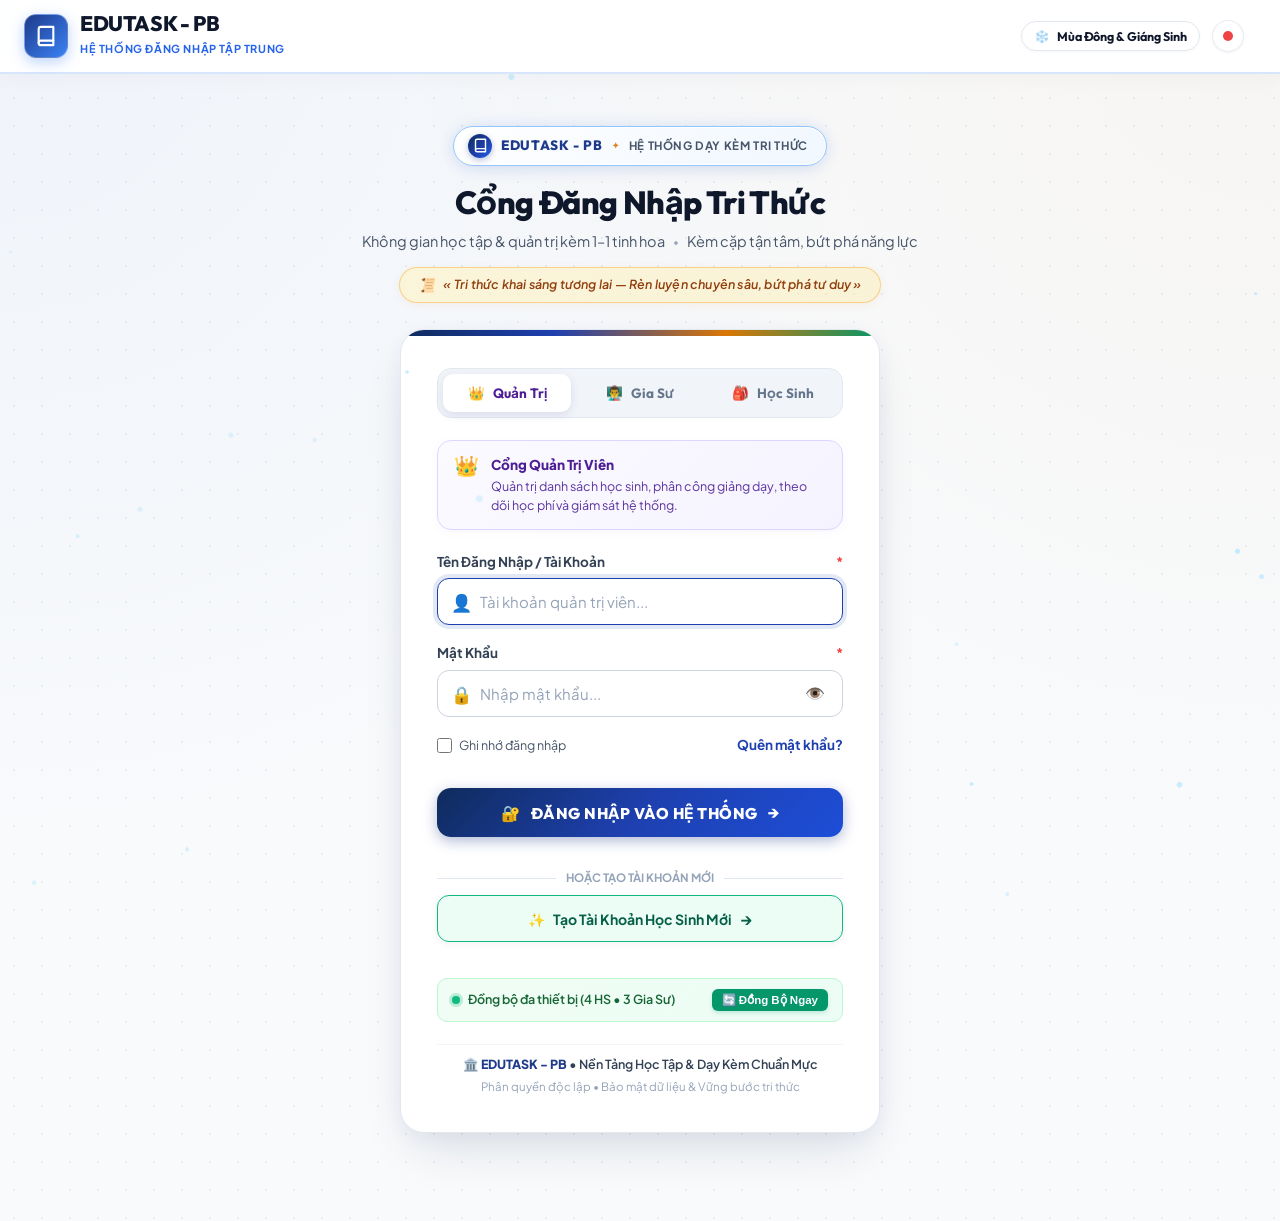
==== commit 058d1da7: "feat: integrate Smart Exam Parser and Auto Quiz Import from Word docx, txt and raw text" ====
--- a/index.html
+++ b/index.html
@@ -183,9 +183,14 @@
                   <small id="asnFileSize" style="color:var(--text-muted); font-size:11px;">1.4 MB</small>
                 </div>
               </div>
-              <button type="button" class="btn btn-xs btn-danger" onclick="event.stopPropagation(); App.removeAssignmentAttachment()" title="Xóa tệp đính kèm" style="padding:4px 10px; border-radius:6px; font-size:12px;">
-                ✕ Hủy tệp
-              </button>
+              <div style="display:flex; align-items:center; gap:6px;">
+                <button type="button" id="btnExtractQuizFromAttachment" class="btn btn-xs btn-primary" onclick="event.stopPropagation(); App.extractQuizFromCurrentAttachment()" title="Tự động đọc nội dung file này và chuyển thành câu hỏi trắc nghiệm" style="display:none; padding:4px 10px; border-radius:6px; font-size:12px; background:linear-gradient(135deg, #4f46e5, #0ea5e9); border:none;">
+                  ⚡ Tách thành câu hỏi
+                </button>
+                <button type="button" class="btn btn-xs btn-danger" onclick="event.stopPropagation(); App.removeAssignmentAttachment()" title="Xóa tệp đính kèm" style="padding:4px 10px; border-radius:6px; font-size:12px;">
+                  ✕ Hủy tệp
+                </button>
+              </div>
             </div>
           </div>
         </div>
--- a/css/style.css
+++ b/css/style.css
@@ -3078,6 +3078,184 @@
   user-select: none;
 }
 
+/* Smart Import & Auto Parser Styles */
+.quiz-import-box {
+  background: #ffffff;
+  border: 1.5px solid #e0e7ff;
+  border-radius: 12px;
+  padding: 16px;
+  margin-bottom: 10px;
+}
+
+.import-guide-banner {
+  background: linear-gradient(135deg, #eef2ff, #f0fdf4);
+  border: 1px solid #c7d2fe;
+  border-radius: 10px;
+  padding: 10px 14px;
+  margin-bottom: 12px;
+  font-size: 12px;
+  color: #1e293b;
+  line-height: 1.5;
+}
+
+.import-presets-bar {
+  display: flex;
+  align-items: center;
+  gap: 8px;
+  flex-wrap: wrap;
+  margin-bottom: 10px;
+  padding: 4px 0;
+}
+
+.import-preset-chip {
+  background: #f1f5f9;
+  border: 1px solid #cbd5e1;
+  border-radius: 20px;
+  padding: 4px 10px;
+  font-size: 11.5px;
+  font-weight: 600;
+  color: #334155;
+  cursor: pointer;
+  transition: all 0.15s ease;
+  display: inline-flex;
+  align-items: center;
+  gap: 4px;
+}
+
+.import-preset-chip:hover {
+  background: #e2e8f0;
+  border-color: #94a3b8;
+  transform: translateY(-1px);
+}
+
+.import-preset-chip.active-preset {
+  background: #e0e7ff;
+  border-color: #818cf8;
+  color: #3730a3;
+}
+
+.import-textarea {
+  width: 100%;
+  border: 1.5px solid #cbd5e1;
+  border-radius: 10px;
+  padding: 10px 12px;
+  font-family: inherit;
+  font-size: 12.5px;
+  line-height: 1.5;
+  color: #1e293b;
+  resize: vertical;
+  min-height: 140px;
+  box-sizing: border-box;
+  transition: border-color 0.2s ease, box-shadow 0.2s ease;
+}
+
+.import-textarea:focus {
+  border-color: #6366f1;
+  outline: none;
+  box-shadow: 0 0 0 3px rgba(99, 102, 241, 0.15);
+}
+
+.import-actions-bar {
+  display: flex;
+  justify-content: space-between;
+  align-items: center;
+  flex-wrap: wrap;
+  gap: 8px;
+  margin-top: 10px;
+  margin-bottom: 14px;
+}
+
+.import-preview-box {
+  background: #f8fafc;
+  border: 1.5px dashed #cbd5e1;
+  border-radius: 12px;
+  padding: 14px;
+  margin-top: 12px;
+}
+
+.import-preview-box.has-data {
+  border-style: solid;
+  border-color: #86efac;
+  background: #ffffff;
+}
+
+.preview-stats-bar {
+  display: flex;
+  align-items: center;
+  justify-content: space-between;
+  flex-wrap: wrap;
+  gap: 8px;
+  padding-bottom: 10px;
+  margin-bottom: 12px;
+  border-bottom: 1px solid #e2e8f0;
+}
+
+.preview-stat-pill {
+  display: inline-flex;
+  align-items: center;
+  gap: 5px;
+  padding: 3px 9px;
+  border-radius: 6px;
+  font-size: 12px;
+  font-weight: 700;
+}
+
+.preview-q-card {
+  background: #f8fafc;
+  border: 1px solid #e2e8f0;
+  border-radius: 10px;
+  padding: 12px;
+  margin-bottom: 10px;
+  transition: all 0.15s ease;
+}
+
+.preview-q-card:hover {
+  border-color: #cbd5e1;
+  box-shadow: 0 2px 6px rgba(0, 0, 0, 0.04);
+}
+
+.preview-options-grid {
+  display: grid;
+  grid-template-columns: 1fr 1fr;
+  gap: 6px;
+  margin-top: 8px;
+}
+
+@media (max-width: 640px) {
+  .preview-options-grid {
+    grid-template-columns: 1fr;
+  }
+}
+
+.preview-opt-item {
+  display: flex;
+  align-items: flex-start;
+  gap: 6px;
+  padding: 6px 10px;
+  border-radius: 6px;
+  background: #ffffff;
+  border: 1px solid #e2e8f0;
+  font-size: 12px;
+  color: #334155;
+}
+
+.preview-opt-item.is-correct {
+  background: #f0fdf4;
+  border-color: #86efac;
+  color: #166534;
+  font-weight: 700;
+}
+
+.preview-explanation {
+  background: #eff6ff;
+  border-left: 3px solid #3b82f6;
+  border-radius: 0 6px 6px 0;
+  padding: 6px 10px;
+  margin-top: 8px;
+  font-size: 11.5px;
+  color: #1e40af;
+}
+
 /* Exam Room / Taking Modal */
 .quiz-taking-modal-box {
   animation: modalSlideUp 0.25s cubic-bezier(0.16, 1, 0.3, 1);
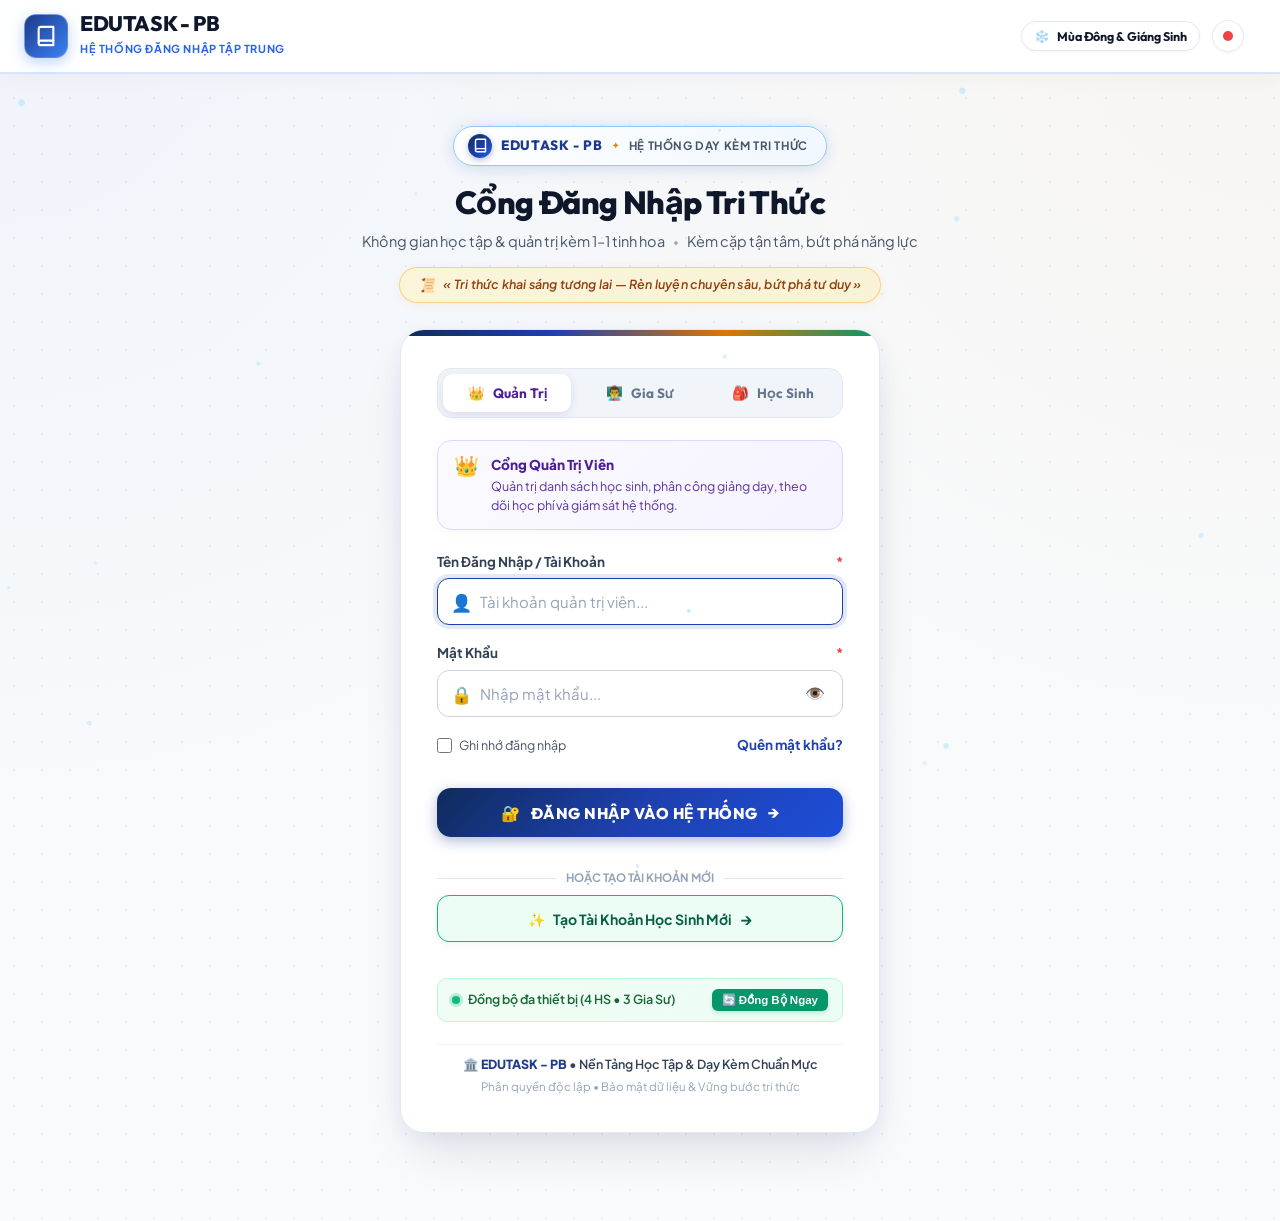
==== commit 9d50b9ee: "feat: enhance exam parser, add sample .docx/.txt download and visual quiz format guide modal" ====
--- a/index.html
+++ b/index.html
@@ -1693,6 +1693,136 @@
       <!-- Footer -->
       <div class="modal-footer" style="padding: 12px 20px; background: #f8fafc; border-top: 1px solid #e2e8f0; justify-content: flex-end;">
         <button class="btn btn-primary" onclick="App.closeModal('quizResultModal')">Đóng & Tiếp Tục</button>
+      </div>
+
+    </div>
+  </div>
+
+  <!-- ================= MODAL: HƯỚNG DẪN SOẠN ĐỀ TRẮC NGHIỆM CHUẨN (EXAM FORMAT GUIDE) ================= -->
+  <div class="modal-overlay" id="quizFormatGuideModal" style="z-index: 3950;">
+    <div class="modal-box" style="max-width: 760px; width: 95%; max-height: 94vh; display: flex; flex-direction: column; padding: 0; overflow: hidden; border-radius: 16px;">
+      
+      <!-- Modal Header -->
+      <div class="modal-header" style="padding: 16px 20px; background: linear-gradient(135deg, #1e293b, #334155); color: white;">
+        <div style="display: flex; align-items: center; gap: 10px;">
+          <span style="font-size: 24px;">📖</span>
+          <div>
+            <h3 style="margin: 0; font-size: 16px; color: white;">Hướng Dẫn Soạn Đề & Bóc Tách Tự Động Chuẩn</h3>
+            <small style="color: #94a3b8; font-size: 12px;">Hỗ trợ sao chép từ Word/PDF, nhập file .docx / .txt nhận diện 100%</small>
+          </div>
+        </div>
+        <button class="modal-close" style="color: white; opacity: 0.8;" onclick="Quiz.closeGuideModal()">&times;</button>
+      </div>
+
+      <!-- Modal Body -->
+      <div class="modal-body" style="padding: 20px; overflow-y: auto; max-height: calc(94vh - 130px); gap: 16px; background: #f8fafc;">
+        
+        <!-- Khối tải tệp mẫu -->
+        <div style="background: linear-gradient(135deg, #eff6ff, #f0fdf4); border: 1.5px solid #bfdbfe; border-radius: 12px; padding: 14px 16px;">
+          <div style="display: flex; justify-content: space-between; align-items: center; flex-wrap: wrap; gap: 10px;">
+            <div>
+              <strong style="color: #1e40af; font-size: 14px; display: block;">📥 Tải Ngay Tệp Mẫu Chuẩn Về Máy Tính:</strong>
+              <small style="color: #475569; font-size: 12px;">Giáo viên có thể mở bằng Word/Notepad, sửa câu hỏi rồi nạp vào đề thi</small>
+            </div>
+            <div style="display: flex; gap: 8px; flex-wrap: wrap;">
+              <button type="button" class="btn btn-sm btn-primary" onclick="Quiz.downloadSampleFile('docx')" style="display: inline-flex; align-items: center; gap: 5px;">
+                📘 Tải Mẫu Word (.docx)
+              </button>
+              <button type="button" class="btn btn-sm btn-outline" onclick="Quiz.downloadSampleFile('txt')" style="background: #ffffff; display: inline-flex; align-items: center; gap: 5px;">
+                📄 Tải Mẫu Text (.txt)
+              </button>
+            </div>
+          </div>
+        </div>
+
+        <!-- 3 Định dạng chuẩn -->
+        <h4 style="margin: 0; font-size: 14.5px; color: #1e293b; display: flex; align-items: center; gap: 6px;">
+          🎯 3 Cách Soạn Đề Được Hệ Thống Tự Động Nhận Diện
+        </h4>
+
+        <!-- Cách 1 -->
+        <div class="guide-format-card">
+          <div style="display: flex; justify-content: space-between; align-items: center; margin-bottom: 6px;">
+            <strong style="color: #1e293b; font-size: 13.5px;">1. Cách 1: Ghi Đáp Án Ngay Dưới Câu (Khuyên dùng nhất)</strong>
+            <button type="button" class="btn btn-xs btn-outline" onclick="Quiz.applyGuideSample('math')">
+              📋 Thử Mẫu Này Ngay
+            </button>
+          </div>
+          <p style="font-size: 12px; color: #64748b; margin: 0 0 6px 0;">Phương án A, B, C, D có thể ở các dòng riêng hoặc nằm chung trên 1 dòng. Dưới câu có dòng "Đáp án: [A-D]" và "Lời giải: ...".</p>
+          <div class="guide-code-box">Câu 1. Nguyên hàm của hàm số f(x) = 2x là:
+A. x^2 + C
+B. 2x^2 + C
+C. x + C
+D. 2 + C
+Đáp án: A
+Lời giải: Ta có ∫ 2x dx = x^2 + C.</div>
+        </div>
+
+        <!-- Cách 2 -->
+        <div class="guide-format-card">
+          <div style="display: flex; justify-content: space-between; align-items: center; margin-bottom: 6px;">
+            <strong style="color: #1e293b; font-size: 13.5px;">2. Cách 2: Đánh Dấu Sao (*) Trước Đáp Án Đúng</strong>
+            <button type="button" class="btn btn-xs btn-outline" onclick="Quiz.applyGuideSample('bottom_key')">
+              📋 Thử Mẫu Này Ngay
+            </button>
+          </div>
+          <p style="font-size: 12px; color: #64748b; margin: 0 0 6px 0;">Không cần gõ dòng "Đáp án", chỉ cần đặt dấu sao <code>*</code> trước chữ cái phương án đúng (VD: <code>*B.</code>).</p>
+          <div class="guide-code-box">Câu 2: Số nghiệm của phương trình x^2 - 4 = 0 là:
+A. 0
+B. 1
+*C. 2
+D. 3</div>
+        </div>
+
+        <!-- Cách 3 -->
+        <div class="guide-format-card">
+          <div style="display: flex; justify-content: space-between; align-items: center; margin-bottom: 6px;">
+            <strong style="color: #1e293b; font-size: 13.5px;">3. Cách 3: Đề Thi Có Bảng Đáp Án Ở Cuối Đề</strong>
+            <button type="button" class="btn btn-xs btn-outline" onclick="Quiz.applyGuideSample('bottom_key')">
+              📋 Thử Mẫu Này Ngay
+            </button>
+          </div>
+          <p style="font-size: 12px; color: #64748b; margin: 0 0 6px 0;">Phù hợp với các đề thi dài từ trường học. Đặt cụm "BẢNG ĐÁP ÁN" và chuỗi <code>1A 2B 3C...</code> ở cuối tài liệu.</p>
+          <div class="guide-code-box">Câu 1: Thủ đô của Pháp là gì?
+A. Rome    B. Berlin    C. Paris    D. Madrid
+
+Câu 2: Nước sôi ở bao nhiêu độ C?
+A. 90°C    B. 100°C    C. 110°C    D. 120°C
+
+BẢNG ĐÁP ÁN:
+1C 2B</div>
+        </div>
+
+        <!-- Bảng Quy tắc Nên & Không nên -->
+        <h4 style="margin: 0; font-size: 14.5px; color: #1e293b; display: flex; align-items: center; gap: 6px;">
+          ⚖️ Quy Tắc Cần Nhớ (Nên & Không Nên)
+        </h4>
+        <div class="guide-do-dont-grid">
+          <div class="guide-do-box">
+            <strong style="display: block; margin-bottom: 6px;">✅ NÊN:</strong>
+            <ul style="margin: 0; padding-left: 18px; line-height: 1.6;">
+              <li>Bắt đầu câu hỏi bằng <code>Câu 1:</code>, <code>Câu 1.</code>, <code>Bài 1.</code>, hoặc <code>1.</code></li>
+              <li>Có chữ cái phương án in hoa: <code>A.</code>, <code>B.</code>, <code>C.</code>, <code>D.</code> hoặc <code>A)</code>.</li>
+              <li>Đáp án ghi rõ: <code>Đáp án: A</code>, <code>Key: A</code>, <code>Chọn A</code>, hoặc dấu <code>*A.</code></li>
+              <li>Lời giải ghi: <code>Lời giải: ...</code> hoặc <code>Hướng dẫn giải: ...</code></li>
+            </ul>
+          </div>
+          <div class="guide-dont-box">
+            <strong style="display: block; margin-bottom: 6px;">❌ KHÔNG NÊN:</strong>
+            <ul style="margin: 0; padding-left: 18px; line-height: 1.6;">
+              <li>Quên chữ cái phương án (chỉ ghi nội dung mà không có A, B, C, D).</li>
+              <li>Không đánh số câu (hệ thống sẽ khó phân biệt ranh giới giữa các câu).</li>
+              <li>Đáp án đúng nằm ngoài 4 chữ cái A, B, C, D.</li>
+            </ul>
+          </div>
+        </div>
+
+      </div>
+
+      <!-- Modal Footer -->
+      <div class="modal-footer" style="padding: 12px 20px; background: #ffffff; border-top: 1px solid #e2e8f0; justify-content: space-between;">
+        <span style="font-size: 12px; color: #64748b;">Mẹo: Bạn có thể sao chép văn bản từ bất kỳ nguồn nào rồi dán vào ô nhập!</span>
+        <button class="btn btn-primary" onclick="Quiz.closeGuideModal()">Đã Hiểu & Đóng</button>
       </div>
 
     </div>
--- a/css/style.css
+++ b/css/style.css
@@ -3256,6 +3256,121 @@
   color: #1e40af;
 }
 
+/* Guide Modal & Sample Download Styles */
+.btn-guide-pill {
+  background: linear-gradient(135deg, #f59e0b, #d97706);
+  color: #ffffff;
+  border: none;
+  border-radius: 20px;
+  padding: 4px 12px;
+  font-size: 11.5px;
+  font-weight: 700;
+  cursor: pointer;
+  display: inline-flex;
+  align-items: center;
+  gap: 5px;
+  transition: all 0.2s ease;
+  box-shadow: 0 2px 6px rgba(217, 119, 6, 0.25);
+}
+
+.btn-guide-pill:hover {
+  transform: translateY(-1px);
+  box-shadow: 0 4px 10px rgba(217, 119, 6, 0.35);
+}
+
+.btn-download-pill {
+  background: #ffffff;
+  color: #1e293b;
+  border: 1.5px solid #cbd5e1;
+  border-radius: 20px;
+  padding: 3px 10px;
+  font-size: 11.5px;
+  font-weight: 700;
+  cursor: pointer;
+  display: inline-flex;
+  align-items: center;
+  gap: 4px;
+  transition: all 0.15s ease;
+}
+
+.btn-download-pill:hover {
+  border-color: #3b82f6;
+  color: #1d4ed8;
+  background: #eff6ff;
+  transform: translateY(-1px);
+}
+
+.guide-sample-download-card {
+  display: flex;
+  align-items: center;
+  justify-content: space-between;
+  background: #f8fafc;
+  border: 1.5px solid #e2e8f0;
+  border-radius: 12px;
+  padding: 12px 16px;
+  gap: 12px;
+  transition: all 0.2s ease;
+}
+
+.guide-sample-download-card:hover {
+  border-color: #93c5fd;
+  background: #f0f7ff;
+}
+
+.guide-format-card {
+  background: #ffffff;
+  border: 1.5px solid #e2e8f0;
+  border-radius: 12px;
+  padding: 14px 16px;
+  margin-bottom: 12px;
+  box-shadow: 0 1px 4px rgba(0, 0, 0, 0.03);
+}
+
+.guide-code-box {
+  background: #0f172a;
+  color: #e2e8f0;
+  border-radius: 8px;
+  padding: 10px 14px;
+  font-family: 'Consolas', 'Fira Code', monospace;
+  font-size: 12px;
+  line-height: 1.55;
+  white-space: pre-wrap;
+  word-break: break-word;
+  margin: 8px 0;
+  border-left: 3px solid #38bdf8;
+}
+
+.guide-do-dont-grid {
+  display: grid;
+  grid-template-columns: 1fr 1fr;
+  gap: 12px;
+  margin-top: 10px;
+}
+
+@media (max-width: 640px) {
+  .guide-do-dont-grid {
+    grid-template-columns: 1fr;
+  }
+}
+
+.guide-do-box {
+  background: #f0fdf4;
+  border: 1.5px solid #86efac;
+  border-radius: 10px;
+  padding: 12px;
+  font-size: 12.5px;
+  color: #166534;
+}
+
+.guide-dont-box {
+  background: #fef2f2;
+  border: 1.5px solid #fca5a5;
+  border-radius: 10px;
+  padding: 12px;
+  font-size: 12.5px;
+  color: #991b1b;
+}
+
 /* Exam Room / Taking Modal */
 .quiz-taking-modal-box {
   animation: modalSlideUp 0.25s cubic-bezier(0.16, 1, 0.3, 1);
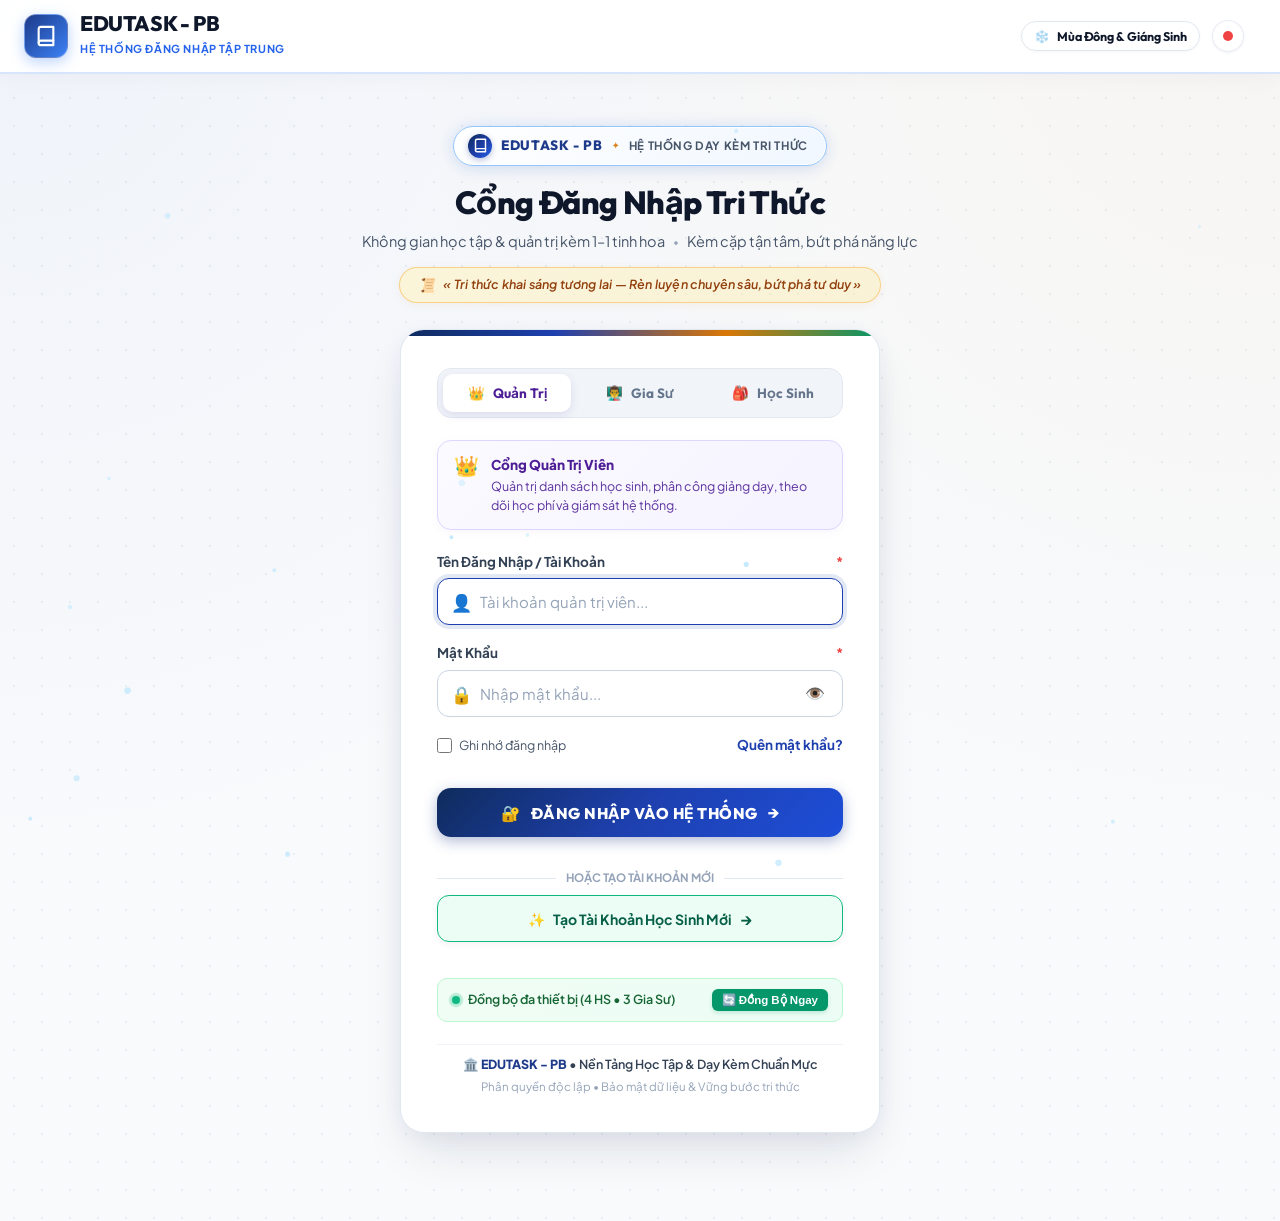
==== commit 06eebed3: "feat: systematically improve all core modules (quiz auto-save, grader shortcuts & stamps, student fi" ====
--- a/index.html
+++ b/index.html
@@ -474,6 +474,9 @@
         <button class="tool-btn" onclick="Grader.setTool('stamp', '⚠️')">⚠️ Nhầm dấu</button>
         <button class="tool-btn" onclick="Grader.setTool('stamp', '⭐')">⭐ Rất tốt</button>
         <button class="tool-btn" onclick="Grader.setTool('stamp', '💡')">💡 Chú ý</button>
+        <button class="tool-btn" onclick="Grader.setTool('stamp', '💯')">💯 10đ</button>
+        <button class="tool-btn" onclick="Grader.setTool('stamp', '👌')">👌 Chuẩn</button>
+        <button class="tool-btn" onclick="Grader.setTool('stamp', '❓')">❓ Thiếu bước</button>
       </div>
     </div>
 
@@ -517,17 +520,24 @@
             <button class="fast-score-btn" onclick="Grader.setFastScore(7.5)">7.5</button>
             <button class="fast-score-btn" onclick="Grader.setFastScore(7.0)">7.0</button>
             <button class="fast-score-btn" onclick="Grader.setFastScore(6.0)">6.0</button>
+            <button class="fast-score-btn" onclick="Grader.setFastScore(5.0)">5.0</button>
           </div>
         </div>
 
         <div>
-          <label style="font-size:13px; color:#cbd5e1; display:block; margin-bottom:6px;">Mẫu nhận xét nhanh:</label>
+          <label style="font-size:13px; color:#cbd5e1; display:flex; justify-content:space-between; align-items:center; margin-bottom:6px;">
+            <span>Mẫu nhận xét nhanh 1-chạm:</span>
+            <small style="color:#38bdf8; font-size:11px;">Phím tắt: Ctrl+Z hoàn tác</small>
+          </label>
           <div class="quick-comments">
-            <span class="quick-comment-tag" onclick="document.getElementById('graderFeedbackInput').value += 'Bài làm rất tốt, trình bày khoa học. '">Bài làm rất tốt</span>
-            <span class="quick-comment-tag" onclick="document.getElementById('graderFeedbackInput').value += 'Cần chú ý điều kiện của bài toán. '">Chú ý điều kiện</span>
-            <span class="quick-comment-tag" onclick="document.getElementById('graderFeedbackInput').value += 'Nhầm dấu ở bước rút gọn cuối cùng. '">Nhầm dấu</span>
-            <span class="quick-comment-tag" onclick="document.getElementById('graderFeedbackInput').value += 'Chữ viết sạch sẽ, dễ đọc. '">Trình bày sạch sẽ</span>
-            <span class="quick-comment-tag" onclick="document.getElementById('graderFeedbackInput').value += 'Tư duy nhanh, phát huy nhé em! '">Tư duy nhanh</span>
+            <span class="quick-comment-tag" onclick="Grader.insertFeedback('Bài làm rất tốt, trình bày khoa học, sạch đẹp.')">⭐ Bài làm rất tốt</span>
+            <span class="quick-comment-tag" onclick="Grader.insertFeedback('Tư duy sáng tạo, lời giải ngắn gọn xuất sắc.')">💡 Tư duy nhanh</span>
+            <span class="quick-comment-tag" onclick="Grader.insertFeedback('Cần chú ý điều kiện xác định của bài toán.')">⚠️ Chú ý điều kiện</span>
+            <span class="quick-comment-tag" onclick="Grader.insertFeedback('Cần chú ý đổi dấu khi chuyển vế.')">⚠️ Nhầm dấu chuyển vế</span>
+            <span class="quick-comment-tag" onclick="Grader.insertFeedback('Tính toán còn nhầm lẫn ở bước rút gọn cuối cùng.')">❌ Nhầm bước cuối</span>
+            <span class="quick-comment-tag" onclick="Grader.insertFeedback('Chữ viết sạch sẽ, vẽ hình rõ ràng.')">✍️ Trình bày sạch sẽ</span>
+            <span class="quick-comment-tag" onclick="Grader.insertFeedback('Đã có tiến bộ vượt bậc so với bài trước, phát huy nhé em!')">🚀 Tiến bộ rõ rệt</span>
+            <span class="quick-comment-tag" onclick="Grader.insertFeedback('Cần xem lại lý thuyết và công thức bài học này.')">📖 Ôn lại lý thuyết</span>
           </div>
         </div>
 
@@ -1582,17 +1592,22 @@
           <div id="quizCountdownTimer" class="quiz-timer-pill" style="font-size: 15px; font-weight: 800; font-family: var(--font-mono); background: rgba(0,0,0,0.3); border: 1.5px solid rgba(255,255,255,0.3); padding: 5px 14px; border-radius: 20px; color: #fef08a;">
             ⏱️ 45:00
           </div>
-          <button class="modal-close" style="color: white; opacity: 0.8;" onclick="App.closeModal('quizTakingModal')">&times;</button>
-        </div>
-      </div>
-
-      <!-- Banner giám sát chống gian lận -->
-      <div class="anti-cheat-live-bar safe" style="display: flex; padding: 8px 16px; font-size: 12px; background: #ecfdf5; border-bottom: 1px solid #a7f3d0; justify-content: space-between; align-items: center;">
+          <button class="modal-close" style="color: white; opacity: 0.8;" onclick="Quiz.confirmExitQuiz()">&times;</button>
+        </div>
+      </div>
+
+      <!-- Banner giám sát chống gian lận & tự động lưu nháp -->
+      <div class="anti-cheat-live-bar safe" style="display: flex; padding: 8px 16px; font-size: 12px; background: #ecfdf5; border-bottom: 1px solid #a7f3d0; justify-content: space-between; align-items: center; flex-wrap: wrap; gap: 6px;">
         <div style="display: flex; align-items: center; gap: 8px;">
           <span class="pulse-indicator safe" style="width: 8px; height: 8px;"></span>
           <span style="color: #065f46; font-weight: 600;">🛡️ GIÁM SÁT THI TRỰC TUYẾN: Nghiêm cấm rời tab, mở Google/AI hoặc ứng dụng khác</span>
         </div>
-        <span id="quizTakingProgress" style="font-weight: 700; color: #047857;">Đã làm: 0/10 câu</span>
+        <div style="display: flex; align-items: center; gap: 10px;">
+          <span style="font-size: 11px; color: #047857; display: inline-flex; align-items: center; gap: 4px; background: #d1fae5; padding: 2px 8px; border-radius: 12px; border: 1px solid #a7f3d0; font-weight: 600;">
+            💾 Tự động lưu nháp
+          </span>
+          <span id="quizTakingProgress" style="font-weight: 700; color: #047857;">Đã làm: 0/10 câu</span>
+        </div>
       </div>
 
       <!-- Đính kèm đề bài nếu có -->
@@ -1691,8 +1706,11 @@
       </div>
 
       <!-- Footer -->
-      <div class="modal-footer" style="padding: 12px 20px; background: #f8fafc; border-top: 1px solid #e2e8f0; justify-content: flex-end;">
-        <button class="btn btn-primary" onclick="App.closeModal('quizResultModal')">Đóng & Tiếp Tục</button>
+      <div class="modal-footer" style="padding: 12px 20px; background: #f8fafc; border-top: 1px solid #e2e8f0; justify-content: space-between; flex-wrap: wrap; gap: 8px;">
+        <button type="button" class="btn btn-outline btn-sm" onclick="window.print()">
+          🖨️ In Phiếu Kết Quả & Lời Giải
+        </button>
+        <button class="btn btn-primary btn-sm" onclick="App.closeModal('quizResultModal')">Đã Hiểu & Đóng</button>
       </div>
 
     </div>
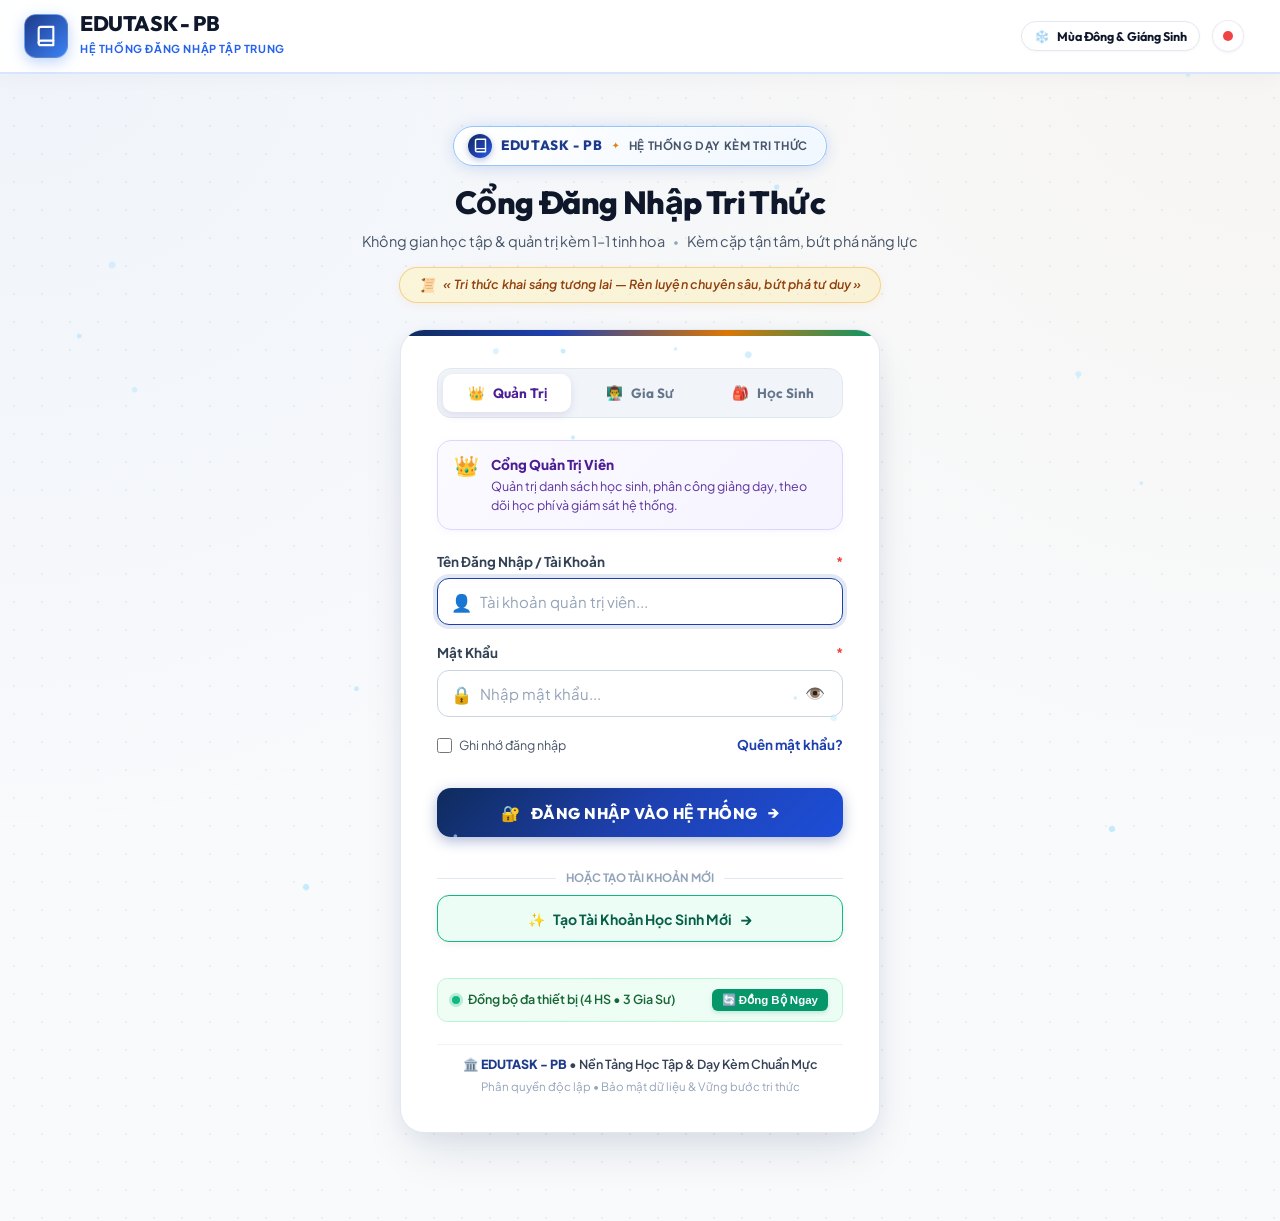
==== commit 48401416: "feat: nang cap he thong quan ly toan dien pham vi 1 lop hoc (gradebook matrix, podium leaderboard, g" ====
--- a/index.html
+++ b/index.html
@@ -148,14 +148,23 @@
 
         <div class="form-group">
           <label for="newAsnTargetType">Hình thức giao bài</label>
-          <select id="newAsnTargetType" class="form-control">
+          <select id="newAsnTargetType" class="form-control" onchange="App.handleTargetTypeChange(this.value)">
+            <option value="class">🏫 Giao cho toàn bộ Lớp học</option>
             <option value="individual">🎯 Giao riêng cho học sinh cụ thể (Cá nhân hóa)</option>
-            <option value="group">👥 Giao cho tất cả học sinh trong nhóm</option>
+            <option value="group">👥 Giao cho tất cả học sinh đang dạy</option>
           </select>
         </div>
 
-        <!-- Danh sách chọn học sinh -->
-        <div class="form-group" id="studentPickerContainer">
+        <!-- Chọn Lớp học nhận bài (Hiện khi chọn Giao cho Lớp học) -->
+        <div class="form-group" id="classPickerContainer">
+          <label for="newAsnClassSelect">Chọn Lớp học nhận bài:</label>
+          <select id="newAsnClassSelect" class="form-control">
+            <!-- Dynamic class options -->
+          </select>
+        </div>
+
+        <!-- Danh sách chọn học sinh (Hiện khi chọn Giao riêng cho từng học sinh) -->
+        <div class="form-group" id="studentPickerContainer" style="display:none;">
           <label>Chọn học sinh nhận bài tập:</label>
           <div class="student-picker-list" id="studentCheckboxesList">
             <!-- Dynamic checkboxes -->
@@ -257,8 +266,17 @@
         <div class="form-group">
           <label for="editAsnTargetType">Hình thức giao bài</label>
           <select id="editAsnTargetType" class="form-control" onchange="TutorView.handleEditTargetTypeChange(this.value)">
+            <option value="class">🏫 Giao cho toàn bộ Lớp học</option>
             <option value="individual">🎯 Giao riêng cho học sinh cụ thể (Cá nhân hóa)</option>
             <option value="group">👥 Giao cho tất cả học sinh trong nhóm</option>
+          </select>
+        </div>
+
+        <!-- Chọn Lớp học nhận bài khi sửa -->
+        <div class="form-group" id="editClassPickerContainer" style="display:none;">
+          <label for="editAsnClassSelect">Chọn Lớp học nhận bài:</label>
+          <select id="editAsnClassSelect" class="form-control">
+            <!-- Dynamic class options -->
           </select>
         </div>
 
@@ -990,6 +1008,101 @@
   </div>
 
 
+
+  <!-- ================= MODAL: TẠO LỚP HỌC MỚI ================= -->
+  <div class="modal-overlay" id="createClassModal">
+    <div class="modal-box" style="max-width:580px;">
+      <div class="modal-header">
+        <div style="display:flex; align-items:center; gap:12px;">
+          <div style="width:40px; height:40px; background:linear-gradient(135deg, #4f46e5, #4338ca); border-radius:10px; display:flex; align-items:center; justify-content:center; font-size:20px; color:white;">
+            🏫
+          </div>
+          <div>
+            <h3 style="margin:0; font-size:16px;">Tạo Lớp Học Mới</h3>
+            <small style="color:var(--text-muted);">Mở rộng giảng dạy theo mô hình 1 lớp học sinh</small>
+          </div>
+        </div>
+        <button class="modal-close" onclick="App.closeModal('createClassModal')">&times;</button>
+      </div>
+      <div class="modal-body" style="gap:14px;">
+        <div class="form-group">
+          <label>Tên Lớp Học <span style="color:var(--danger)">*</span></label>
+          <input type="text" id="newClassName" class="form-control" placeholder="VD: Lớp 12A1 — Toán THPT & Luyện Thi ĐGNL">
+        </div>
+
+        <div style="display:grid; grid-template-columns:1fr 1fr; gap:12px;">
+          <div class="form-group">
+            <label>Mã Lớp Học (Học sinh nhập để vào lớp)</label>
+            <input type="text" id="newClassCode" class="form-control" placeholder="VD: TOAN12A1" style="font-family:var(--font-mono); font-weight:700; text-transform:uppercase;">
+          </div>
+          <div class="form-group">
+            <label>Khối Lớp</label>
+            <select id="newClassGrade" class="form-control">
+              <option value="Lớp 12">Lớp 12</option>
+              <option value="Lớp 11">Lớp 11</option>
+              <option value="Lớp 10">Lớp 10</option>
+              <option value="Lớp 9">Lớp 9</option>
+              <option value="Lớp 8">Lớp 8</option>
+              <option value="Lớp 7">Lớp 7</option>
+              <option value="Lớp 6">Lớp 6</option>
+            </select>
+          </div>
+        </div>
+
+        <div style="display:grid; grid-template-columns:1fr 1fr; gap:12px;">
+          <div class="form-group">
+            <label>Môn Học</label>
+            <input type="text" id="newClassSubject" class="form-control" placeholder="VD: Toán Học">
+          </div>
+          <div class="form-group">
+            <label>Phòng Học / Hình Thức</label>
+            <input type="text" id="newClassRoom" class="form-control" placeholder="VD: Phòng 302 / Trực tuyến">
+          </div>
+        </div>
+
+        <div class="form-group">
+          <label>Chọn Học Sinh Ban Đầu Vào Lớp:</label>
+          <div class="student-picker-list" id="newClassStudentCheckboxes" style="max-height:160px; overflow-y:auto; border:1px solid var(--border-color); border-radius:8px; padding:10px;">
+            <!-- Render checkboxes -->
+          </div>
+        </div>
+      </div>
+      <div class="modal-footer">
+        <button class="btn btn-outline" onclick="App.closeModal('createClassModal')">Hủy bỏ</button>
+        <button class="btn btn-primary" onclick="TutorView.submitCreateClass()">
+          🏫 Tạo & Bắt Đầu Quản Lý Lớp
+        </button>
+      </div>
+    </div>
+  </div>
+
+  <!-- ================= MODAL: THÊM HỌC SINH VÀO LỚP ================= -->
+  <div class="modal-overlay" id="addStudentToClassModal">
+    <div class="modal-box" style="max-width:520px;">
+      <div class="modal-header">
+        <div style="display:flex; align-items:center; gap:10px;">
+          <span style="font-size:24px;">➕</span>
+          <h3 style="margin:0; font-size:16px;" id="addStudentToClassModalTitle">Thêm Học Sinh Vào Lớp</h3>
+        </div>
+        <button class="modal-close" onclick="App.closeModal('addStudentToClassModal')">&times;</button>
+      </div>
+      <div class="modal-body" style="gap:12px;">
+        <input type="hidden" id="addStudentToClassId">
+        <p style="font-size:13px; color:var(--text-muted); margin:0;">
+          Chọn các học sinh bạn muốn thêm vào danh sách lớp:
+        </p>
+        <div id="availableStudentsForClassList" style="max-height:220px; overflow-y:auto; border:1px solid var(--border-color); border-radius:8px; padding:10px; display:flex; flex-direction:column; gap:6px;">
+          <!-- Render checkboxes -->
+        </div>
+      </div>
+      <div class="modal-footer">
+        <button class="btn btn-outline" onclick="App.closeModal('addStudentToClassModal')">Đóng</button>
+        <button class="btn btn-primary" onclick="TutorView.submitAddStudentsToClass()">
+          ✓ Thêm Vào Lớp
+        </button>
+      </div>
+    </div>
+  </div>
 
   <!-- ================= MODAL 9: CẤP & QUẢN LÝ TÀI KHOẢN HỌC SINH (ADMIN) ================= -->
   <div class="modal-overlay" id="manageAccountModal">
--- a/css/style.css
+++ b/css/style.css
@@ -3701,3 +3701,163 @@
   }
 }
 
+/* ================= PHẠM VI 1 LỚP HỌC (CLASSROOM MODULE) ================= */
+.class-scope-bar {
+  display: flex;
+  justify-content: space-between;
+  align-items: center;
+  background: #ffffff;
+  border: 1px solid var(--border-color);
+  border-radius: 14px;
+  padding: 10px 18px;
+  margin-bottom: 18px;
+  flex-wrap: wrap;
+  gap: 12px;
+  box-shadow: var(--shadow-sm);
+}
+
+.class-pill-btn {
+  display: inline-flex;
+  align-items: center;
+  gap: 6px;
+  padding: 6px 14px;
+  border-radius: 20px;
+  font-size: 13px;
+  font-weight: 700;
+  border: 1.5px solid var(--border-color);
+  background: #ffffff;
+  color: var(--text-muted);
+  cursor: pointer;
+  transition: all 0.2s ease;
+}
+
+.class-pill-btn:hover {
+  border-color: var(--primary);
+  color: var(--primary);
+  background: #f5f3ff;
+}
+
+.class-pill-btn.active {
+  background: var(--primary);
+  color: #ffffff;
+  border-color: var(--primary);
+  box-shadow: 0 3px 10px var(--primary-glow);
+}
+
+.class-nav-tabs {
+  display: flex;
+  gap: 8px;
+  padding: 8px 16px;
+  background: #f8fafc;
+  border-bottom: 1px solid var(--border-color);
+  overflow-x: auto;
+  border-radius: 12px 12px 0 0;
+}
+
+.class-nav-tab-btn {
+  display: inline-flex;
+  align-items: center;
+  gap: 6px;
+  padding: 8px 16px;
+  border-radius: 8px;
+  font-size: 13px;
+  font-weight: 700;
+  color: #475569;
+  background: transparent;
+  border: none;
+  cursor: pointer;
+  white-space: nowrap;
+  transition: all 0.15s ease;
+}
+
+.class-nav-tab-btn:hover {
+  background: #e2e8f0;
+  color: #0f172a;
+}
+
+.class-nav-tab-btn.active {
+  background: #ffffff;
+  color: var(--primary);
+  box-shadow: 0 2px 6px rgba(0, 0, 0, 0.08);
+}
+
+/* Sổ Điểm Điện Tử & Bảng Ma Trận */
+.gradebook-table-container {
+  overflow-x: auto;
+  max-width: 100%;
+  border-radius: 0 0 12px 12px;
+}
+
+.gradebook-matrix-table {
+  width: 100%;
+  border-collapse: separate;
+  border-spacing: 0;
+  font-size: 13px;
+}
+
+.gradebook-matrix-table th {
+  background: #0f172a;
+  color: #f8fafc;
+  padding: 12px 14px;
+  font-weight: 700;
+  text-align: center;
+  border-bottom: 2px solid #334155;
+  white-space: nowrap;
+}
+
+.gradebook-matrix-table td {
+  padding: 10px 14px;
+  border-bottom: 1px solid #e2e8f0;
+  text-align: center;
+  white-space: nowrap;
+}
+
+.gradebook-matrix-table tr:hover td {
+  background: #f8fafc;
+}
+
+.score-cell-pill {
+  display: inline-block;
+  min-width: 36px;
+  padding: 3px 8px;
+  border-radius: 6px;
+  font-weight: 800;
+  font-size: 13px;
+  font-family: var(--font-mono);
+}
+
+.score-pill-excellent { background: #dcfce7; color: #15803d; border: 1px solid #86efac; }
+.score-pill-good { background: #e0f2fe; color: #0369a1; border: 1px solid #7dd3fc; }
+.score-pill-average { background: #fef3c7; color: #b45309; border: 1px solid #fde68a; }
+.score-pill-weak { background: #fee2e2; color: #b91c1c; border: 1px solid #fca5a5; }
+.score-pill-pending { background: #f1f5f9; color: #64748b; font-style: italic; font-size: 11px; }
+.score-pill-empty { color: #cbd5e1; font-weight: normal; }
+
+/* Bục Vinh Danh Lớp Học (Podium) */
+.podium-container {
+  display: flex;
+  justify-content: center;
+  align-items: flex-end;
+  gap: 16px;
+  padding: 30px 20px 10px 20px;
+  margin-bottom: 24px;
+}
+
+.podium-card {
+  display: flex;
+  flex-direction: column;
+  align-items: center;
+  text-align: center;
+  border-radius: 16px 16px 0 0;
+  padding: 16px 12px;
+  color: white;
+  width: 170px;
+  transition: transform 0.2s ease;
+  box-shadow: 0 8px 24px rgba(0,0,0,0.12);
+}
+
+.podium-card:hover { transform: translateY(-4px); }
+.podium-card.rank-1 { height: 210px; background: linear-gradient(180deg, #f59e0b, #d97706); order: 2; }
+.podium-card.rank-2 { height: 170px; background: linear-gradient(180deg, #94a3b8, #64748b); order: 1; }
+.podium-card.rank-3 { height: 140px; background: linear-gradient(180deg, #d97706, #b45309); order: 3; }
+
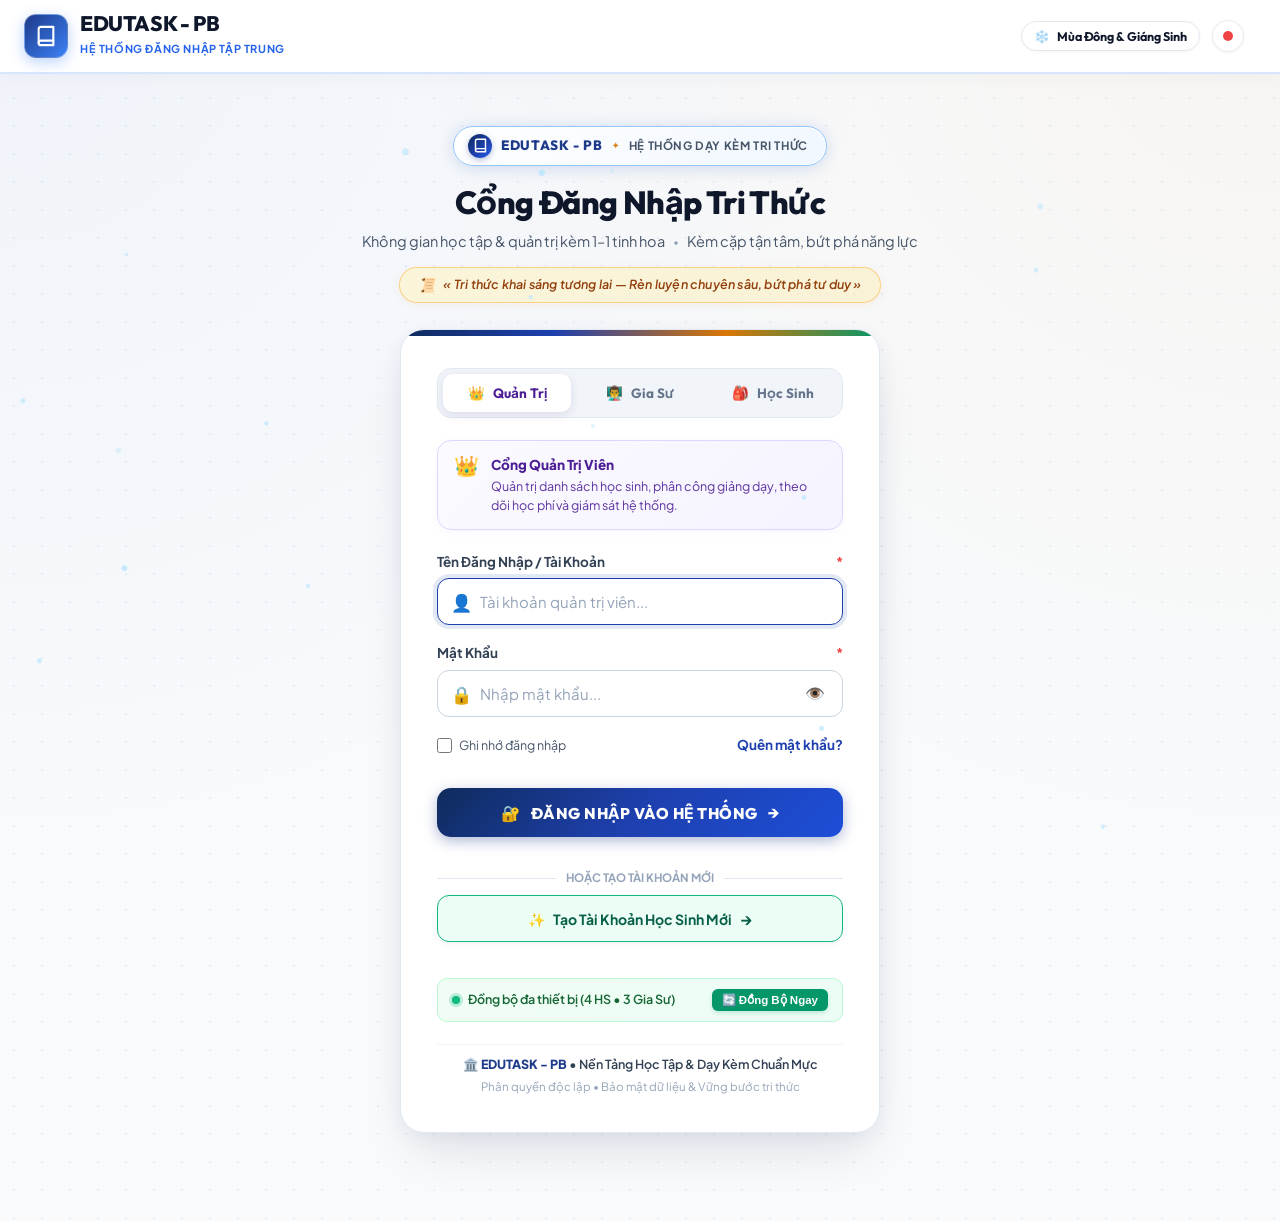
==== commit cfcdc159: "feat: Nang cap phan he quan ly lop hoc toan dien cho Admin (Danh sach lop, so diem ma tran, xep lop," ====
--- a/index.html
+++ b/index.html
@@ -621,15 +621,22 @@
             </div>
           </div>
 
-          <div style="display:grid; grid-template-columns: 1fr 1fr; gap:12px; margin-top:12px;">
+          <div style="display:grid; grid-template-columns: 1fr 1fr 1fr; gap:12px; margin-top:12px;">
             <div class="form-group">
               <label>Địa chỉ nhà (hoặc nơi học)</label>
               <input type="text" id="stdFormAddress" class="form-control" placeholder="VD: Số 28, Phố Thụy Khuê, Tây Hồ, Hà Nội">
             </div>
             <div class="form-group">
-              <label>👨‍🏫 Giáo Viên / Gia Sư Phụ Trách <span style="color:var(--danger)">*</span></label>
+              <label>👨‍🏫 Gia Sư Phụ Trách <span style="color:var(--danger)">*</span></label>
               <select id="stdFormAssignedTutor" class="form-control" style="font-weight:600; border-color:var(--primary);">
                 <!-- Dynamic options of tutors -->
+              </select>
+            </div>
+            <div class="form-group">
+              <label>🏫 Lớp Học (Nếu có)</label>
+              <select id="stdFormClass" class="form-control" style="font-weight:600;">
+                <option value="none">-- Chưa vào lớp (Học 1-1) --</option>
+                <!-- Dynamic options of classes -->
               </select>
             </div>
           </div>
@@ -811,14 +818,21 @@
             </div>
           </div>
 
-          <div style="display:grid; grid-template-columns: 1fr 1fr; gap:12px; margin-top:12px;">
+          <div style="display:grid; grid-template-columns: 1fr 1fr 1fr; gap:12px; margin-top:12px;">
             <div class="form-group">
               <label>Địa chỉ nhà (hoặc nơi học)</label>
               <input type="text" id="editStdAddress" class="form-control" placeholder="VD: Số 28, Phố Thụy Khuê, Tây Hồ, Hà Nội">
             </div>
             <div class="form-group">
-              <label>👨‍🏫 Giáo Viên / Gia Sư Phụ Trách <span style="color:var(--danger)">*</span></label>
+              <label>👨‍🏫 Giáo Viên Phụ Trách <span style="color:var(--danger)">*</span></label>
               <select id="editStdAssignedTutor" class="form-control" style="font-weight:600; border-color:var(--primary);">
+                <!-- Dynamic options -->
+              </select>
+            </div>
+            <div class="form-group">
+              <label>🏫 Lớp Học (Nếu có)</label>
+              <select id="editStdClass" class="form-control" style="font-weight:600;">
+                <option value="none">-- Chưa vào lớp (Học 1-1) --</option>
                 <!-- Dynamic options -->
               </select>
             </div>
@@ -1335,6 +1349,178 @@
       <div class="modal-footer">
         <button class="btn btn-outline" onclick="App.closeModal('manageTutorAccountModal')">Hủy</button>
         <button class="btn btn-primary" onclick="AdminView.saveTutorAccountPassword()">💾 Lưu Mật Khẩu Mới</button>
+      </div>
+    </div>
+  </div>
+
+  <!-- ================= MODAL: TẠO & CHỈNH SỬA LỚP HỌC (ADMIN QUẢN TRỊ TOÀN QUYỀN) ================= -->
+  <div class="modal-overlay" id="adminClassModal">
+    <div class="modal-box" style="max-width:620px;">
+      <div class="modal-header">
+        <div style="display:flex; align-items:center; gap:12px;">
+          <div style="width:40px; height:40px; background:linear-gradient(135deg, #4f46e5, #4338ca); border-radius:10px; display:flex; align-items:center; justify-content:center; font-size:22px; color:white;">
+            🏫
+          </div>
+          <div>
+            <h3 id="adminClassModalTitle" style="margin:0; font-size:16px;">Tạo Lớp Học Mới (Admin)</h3>
+            <small style="color:var(--text-muted);" id="adminClassModalSubtitle">Toàn quyền Admin: Khởi tạo lớp học, phân công giáo viên phụ trách & xếp học sinh</small>
+          </div>
+        </div>
+        <button class="modal-close" onclick="App.closeModal('adminClassModal')">&times;</button>
+      </div>
+      <div class="modal-body" style="gap:14px; max-height:75vh; overflow-y:auto;">
+        <input type="hidden" id="adminClassId">
+        
+        <div class="form-group">
+          <label>Tên Lớp Học <span style="color:var(--danger)">*</span></label>
+          <input type="text" id="adminClassName" class="form-control" placeholder="VD: Lớp 12A1 — Toán THPT Chuyên Sâu">
+        </div>
+
+        <div style="display:grid; grid-template-columns:1fr 1fr; gap:12px;">
+          <div class="form-group">
+            <label>Mã Lớp (Học sinh dùng để vào lớp)</label>
+            <input type="text" id="adminClassCode" class="form-control" placeholder="VD: TOAN12A1" style="font-family:var(--font-mono); font-weight:700; text-transform:uppercase;">
+          </div>
+          <div class="form-group">
+            <label>Khối Lớp <span style="color:var(--danger)">*</span></label>
+            <select id="adminClassGrade" class="form-control">
+              <option value="Lớp 12">Lớp 12</option>
+              <option value="Lớp 11">Lớp 11</option>
+              <option value="Lớp 10">Lớp 10</option>
+              <option value="Lớp 9">Lớp 9</option>
+              <option value="Lớp 8">Lớp 8</option>
+              <option value="Lớp 7">Lớp 7</option>
+              <option value="Lớp 6">Lớp 6</option>
+              <option value="Khác">Khác</option>
+            </select>
+          </div>
+        </div>
+
+        <div style="display:grid; grid-template-columns:1fr 1fr; gap:12px;">
+          <div class="form-group">
+            <label>Môn Học</label>
+            <input type="text" id="adminClassSubject" class="form-control" placeholder="VD: Toán Học THPT">
+          </div>
+          <div class="form-group">
+            <label>Phòng Học / Địa Điểm</label>
+            <input type="text" id="adminClassRoom" class="form-control" placeholder="VD: Phòng 302 / Trực tuyến Zoom">
+          </div>
+        </div>
+
+        <!-- PHÂN CÔNG GIÁO VIÊN / GIA SƯ PHỤ TRÁCH LỚP -->
+        <div style="background:#f5f3ff; border:1px solid #ddd6fe; border-radius:10px; padding:12px;">
+          <div class="form-group" style="margin-bottom:0;">
+            <label style="color:#5b21b6; font-weight:700;">👨‍🏫 Giáo Viên / Gia Sư Phụ Trách Lớp <span style="color:var(--danger)">*</span></label>
+            <select id="adminClassTutorSelect" class="form-control" style="background:#ffffff; border-color:#c4b5fd; font-weight:600;">
+              <!-- Render động danh sách gia sư -->
+            </select>
+            <small style="color:#6d28d9; font-size:11.5px; display:block; margin-top:4px;">Giáo viên này sẽ có quyền giao bài, chấm bài Canvas và quản lý lớp học trên bàn làm việc của mình</small>
+          </div>
+        </div>
+
+        <!-- DANH SÁCH HỌC SINH THAM GIA LỚP -->
+        <div class="form-group">
+          <div style="display:flex; justify-content:space-between; align-items:center; margin-bottom:6px;">
+            <label style="margin:0;">Học Sinh Xếp Vào Lớp Này:</label>
+            <span style="font-size:11.5px; color:var(--text-muted);" id="adminClassStudentCountBadge">Đã chọn 0 học sinh</span>
+          </div>
+          <div class="student-picker-list" id="adminClassStudentCheckboxes" style="max-height:160px; overflow-y:auto; border:1px solid var(--border-color); border-radius:8px; padding:10px; background:#fafafa;">
+            <!-- Render checkboxes học sinh -->
+          </div>
+        </div>
+      </div>
+      <div class="modal-footer">
+        <button class="btn btn-outline" onclick="App.closeModal('adminClassModal')">Hủy bỏ</button>
+        <button class="btn btn-primary" onclick="AdminView.submitSaveClass()">
+          💾 Lưu Lớp Học
+        </button>
+      </div>
+    </div>
+  </div>
+
+  <!-- ================= MODAL: XEM SỔ ĐIỂM MA TRẬN LỚP HỌC (ADMIN) ================= -->
+  <div class="modal-overlay" id="adminClassGradebookModal">
+    <div class="modal-box" style="max-width:980px; width:95vw;">
+      <div class="modal-header">
+        <div style="display:flex; align-items:center; gap:12px;">
+          <div style="width:42px; height:42px; background:linear-gradient(135deg, #10b981, #059669); border-radius:10px; display:flex; align-items:center; justify-content:center; font-size:22px; color:white;">
+            📊
+          </div>
+          <div>
+            <h3 id="adminGradebookModalTitle" style="margin:0; font-size:16px;">Sổ Điểm Điện Tử Lớp Học</h3>
+            <small style="color:var(--text-muted);" id="adminGradebookModalSubtitle">Ma trận điểm chi tiết toàn bộ bài tập và học lực cả lớp</small>
+          </div>
+        </div>
+        <button class="modal-close" onclick="App.closeModal('adminClassGradebookModal')">&times;</button>
+      </div>
+      <div class="modal-body" style="gap:14px; max-height:80vh; overflow-y:auto;" id="adminClassGradebookContent">
+        <!-- Render động ma trận điểm từ AdminView -->
+      </div>
+      <div class="modal-footer" style="justify-content:space-between;">
+        <button class="btn btn-outline btn-sm" id="adminGradebookExportBtn" onclick="AdminView.exportCurrentGradebookCSV()" style="font-weight:700; color:#047857; border-color:#10b981;">
+          📥 Tải File Excel / CSV
+        </button>
+        <button class="btn btn-primary" onclick="App.closeModal('adminClassGradebookModal')">Đóng</button>
+      </div>
+    </div>
+  </div>
+
+  <!-- ================= MODAL: QUẢN LÝ THÀNH VIÊN LỚP HỌC (ADMIN) ================= -->
+  <div class="modal-overlay" id="adminClassMembersModal">
+    <div class="modal-box" style="max-width:680px; width:95vw;">
+      <div class="modal-header">
+        <div style="display:flex; align-items:center; gap:12px;">
+          <div style="width:40px; height:40px; background:#e0e7ff; border-radius:10px; display:flex; align-items:center; justify-content:center; font-size:22px;">
+            👥
+          </div>
+          <div>
+            <h3 id="adminMembersModalTitle" style="margin:0; font-size:16px;">Danh Sách Thành Viên Lớp</h3>
+            <small style="color:var(--text-muted);" id="adminMembersModalSubtitle">Quản lý sĩ số, thêm học sinh vào lớp hoặc chuyển lớp</small>
+          </div>
+        </div>
+        <button class="modal-close" onclick="App.closeModal('adminClassMembersModal')">&times;</button>
+      </div>
+      <div class="modal-body" style="gap:12px; max-height:75vh; overflow-y:auto;">
+        <input type="hidden" id="adminMembersClassId">
+        <div style="display:flex; justify-content:space-between; align-items:center; background:#f8fafc; padding:10px 14px; border-radius:8px; border:1px solid #e2e8f0;">
+          <span style="font-size:13px; font-weight:700; color:#1e293b;" id="adminMembersClassSummary">Sĩ số: 0 học sinh</span>
+          <button class="btn btn-primary btn-sm" onclick="AdminView.openAddStudentToClassModal()">
+            ➕ Thêm Học Sinh Vào Lớp
+          </button>
+        </div>
+        <div id="adminClassMembersListContainer" style="display:flex; flex-direction:column; gap:8px;">
+          <!-- Render danh sách học sinh -->
+        </div>
+      </div>
+      <div class="modal-footer">
+        <button class="btn btn-outline" onclick="App.closeModal('adminClassMembersModal')">Đóng</button>
+      </div>
+    </div>
+  </div>
+
+  <!-- ================= MODAL: CHỌN HỌC SINH THÊM VÀO LỚP (ADMIN) ================= -->
+  <div class="modal-overlay" id="adminAddStudentToClassModal">
+    <div class="modal-box" style="max-width:520px;">
+      <div class="modal-header">
+        <div style="display:flex; align-items:center; gap:10px;">
+          <span style="font-size:22px;">➕</span>
+          <h3 style="margin:0; font-size:16px;">Chọn Học Sinh Thêm Vào Lớp</h3>
+        </div>
+        <button class="modal-close" onclick="App.closeModal('adminAddStudentToClassModal')">&times;</button>
+      </div>
+      <div class="modal-body" style="gap:12px;">
+        <p style="font-size:13px; color:var(--text-muted); margin:0;">
+          Chọn các học sinh bạn muốn thêm vào danh sách lớp:
+        </p>
+        <div id="adminAvailableStudentsForClassList" style="max-height:240px; overflow-y:auto; border:1px solid var(--border-color); border-radius:8px; padding:10px; display:flex; flex-direction:column; gap:6px;">
+          <!-- Render checkboxes -->
+        </div>
+      </div>
+      <div class="modal-footer">
+        <button class="btn btn-outline" onclick="App.closeModal('adminAddStudentToClassModal')">Đóng</button>
+        <button class="btn btn-primary" onclick="AdminView.submitAddStudentsToClass()">
+          ✓ Thêm Vào Lớp
+        </button>
       </div>
     </div>
   </div>
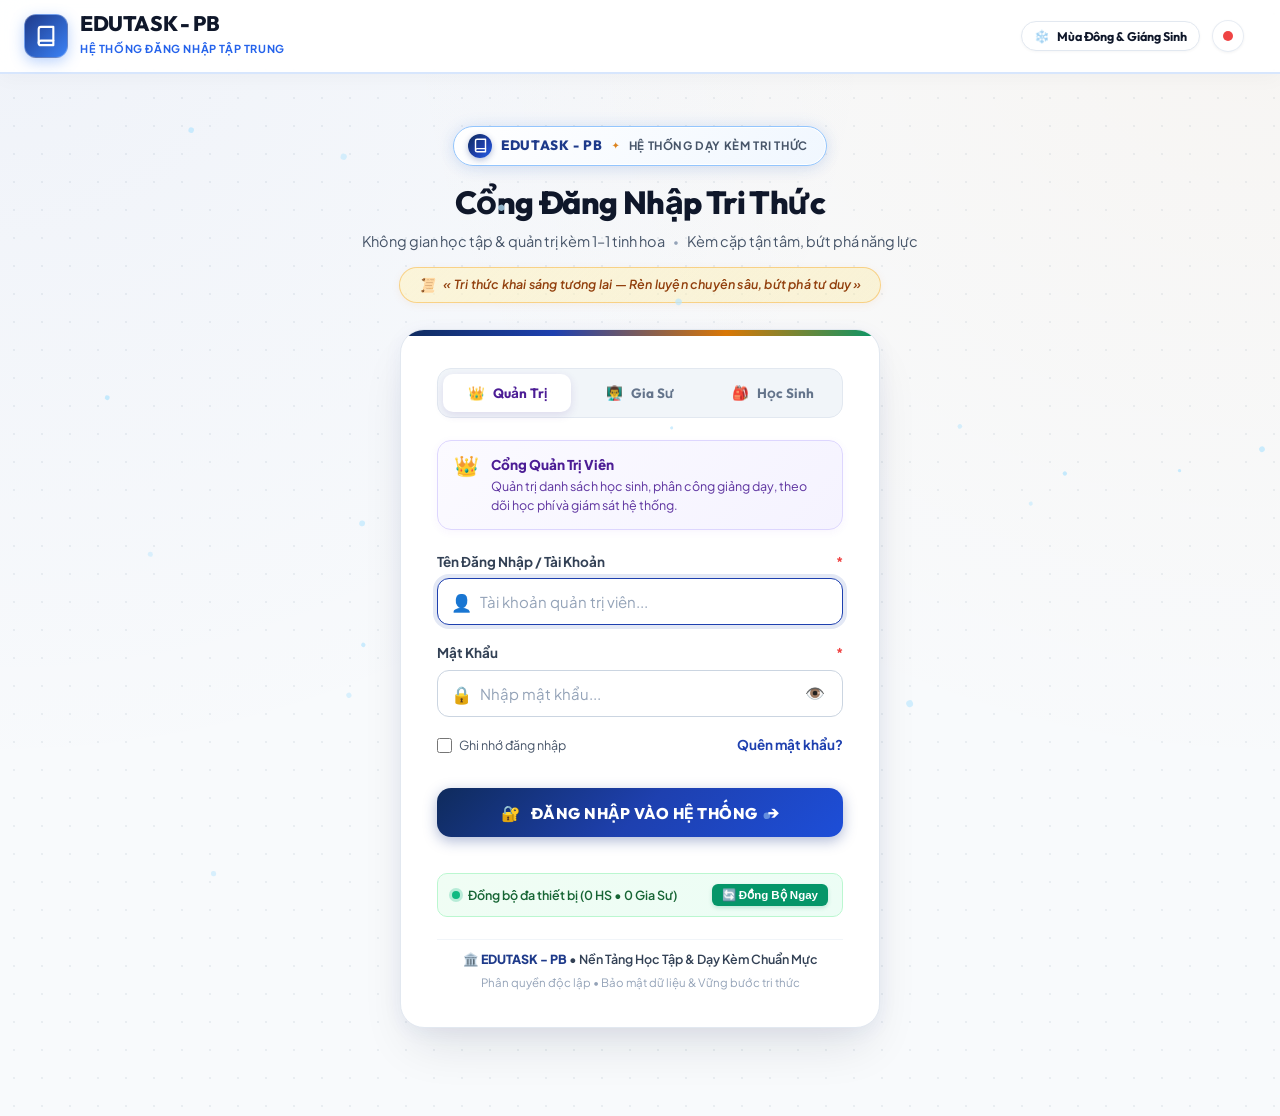
==== commit 29b60435: "feat: Cap nhat he thong xoa lop v14.0 (Tombstones shield, xoa vinh vien Firebase, nang cap cache Ser" ====
--- a/index.html
+++ b/index.html
@@ -23,8 +23,8 @@
   <link rel="icon" type="image/svg+xml" href="data:image/svg+xml,%3Csvg xmlns='http://www.w3.org/2000/svg' viewBox='0 0 24 24' fill='%230f2b5c'%3E%3Cpath d='M4 19.5A2.5 2.5 0 0 1 6.5 17H20' stroke='%23ffffff' stroke-width='2'/%3E%3Cpath d='M6.5 2H20v20H6.5A2.5 2.5 0 0 1 4 19.5v-15A2.5 2.5 0 0 1 6.5 2z' fill='%231e40af'/%3E%3C/svg%3E">
 
   <!-- CSS -->
-  <link rel="stylesheet" href="css/style.css?v=12.3">
-  <link rel="stylesheet" href="css/canvas.css?v=12.3">
+  <link rel="stylesheet" href="css/style.css?v=14.0">
+  <link rel="stylesheet" href="css/canvas.css?v=14.0">
 
   <!-- Khởi tạo chủ đề theo mùa tức thì chống chớp nháy (Zero-FOUC) -->
   <script>
@@ -158,9 +158,20 @@
         <!-- Chọn Lớp học nhận bài (Hiện khi chọn Giao cho Lớp học) -->
         <div class="form-group" id="classPickerContainer">
           <label for="newAsnClassSelect">Chọn Lớp học nhận bài:</label>
-          <select id="newAsnClassSelect" class="form-control">
+          <select id="newAsnClassSelect" class="form-control" onchange="App.updateClassPickerInfo()">
             <!-- Dynamic class options -->
           </select>
+          <div id="classPickerInfoBox" style="margin-top:8px;"></div>
+          <div style="display:flex; flex-direction:column; gap:6px; margin-top:10px; background:#f8fafc; border:1px solid #e2e8f0; border-radius:8px; padding:10px;">
+            <label style="display:flex; align-items:center; gap:8px; margin:0; cursor:pointer; font-size:13px; font-weight:600; color:#1e293b;">
+              <input type="checkbox" id="newAsnAutoAnnounce" checked>
+              <span>📢 Tự động đăng thông báo bài tập mới lên Bảng tin lớp học</span>
+            </label>
+            <label style="display:flex; align-items:center; gap:8px; margin:0; cursor:pointer; font-size:13px; font-weight:600; color:#1e293b;">
+              <input type="checkbox" id="newAsnZaloNotify" checked>
+              <span>💬 Hiện mẫu tin nhắn Zalo thông báo bài mới gửi nhóm lớp</span>
+            </label>
+          </div>
         </div>
 
         <!-- Danh sách chọn học sinh (Hiện khi chọn Giao riêng cho từng học sinh) -->
@@ -1118,6 +1129,178 @@
     </div>
   </div>
 
+  <!-- ================= MODAL: THÔNG BÁO GIAO BÀI CHO TOÀN LỚP THÀNH CÔNG (ZALO) ================= -->
+  <div class="modal-overlay" id="classAssignmentSuccessModal">
+    <div class="modal-box" style="max-width:620px;">
+      <div class="modal-header">
+        <div style="display:flex; align-items:center; gap:12px;">
+          <div style="width:42px; height:42px; background:linear-gradient(135deg, #10b981, #059669); border-radius:12px; display:flex; align-items:center; justify-content:center; font-size:22px; color:white; box-shadow:0 4px 12px rgba(16,185,129,0.3);">
+            🎉
+          </div>
+          <div>
+            <h3 style="margin:0; font-size:16px;">Đã Giao Bài Tập Cho Toàn Lớp Thành Công!</h3>
+            <small style="color:var(--text-muted);" id="classAsnSuccessSubtitle">Toàn bộ học sinh trong lớp đã nhận được bài tập trên EduTask</small>
+          </div>
+        </div>
+        <button class="modal-close" onclick="App.closeModal('classAssignmentSuccessModal')">&times;</button>
+      </div>
+      <div class="modal-body" style="gap:14px;">
+        <div id="classAsnSuccessSummaryCard" style="background:#f0fdf4; border:1px solid #bbf7d0; border-radius:10px; padding:12px 16px; font-size:13px; color:#166534; display:flex; flex-direction:column; gap:4px;">
+          <!-- Dynamically filled summary -->
+        </div>
+
+        <div>
+          <label style="font-weight:700; font-size:13px; margin-bottom:6px; display:flex; justify-content:space-between; align-items:center;">
+            <span>📱 Tin nhắn thông báo gửi nhóm Zalo Phụ huynh & Lớp học:</span>
+            <span style="font-size:11.5px; color:var(--text-muted); font-weight:normal;">Đã định dạng sẵn mẫu chuẩn</span>
+          </label>
+          <div class="zalo-preview-box" id="classAsnSuccessZaloText" style="max-height:220px; overflow-y:auto; font-size:13px; line-height:1.6; white-space:pre-wrap;"></div>
+        </div>
+      </div>
+      <div class="modal-footer" style="justify-content:space-between;">
+        <button class="btn btn-outline" onclick="App.closeModal('classAssignmentSuccessModal')">Đóng</button>
+        <button class="btn btn-primary" onclick="App.copyClassAssignmentZalo()">
+          📋 Sao Chép Tin Nhắn (Dán Vào Zalo Lớp)
+        </button>
+      </div>
+    </div>
+  </div>
+
+  <!-- ================= MODAL: TẠO & CẬP NHẬT ĐÁNH GIÁ ĐỊNH KỲ TOÀN LỚP ================= -->
+  <div class="modal-overlay" id="classEvaluationModal">
+    <div class="modal-box" style="max-width:720px; width:95vw;">
+      <div class="modal-header">
+        <div style="display:flex; align-items:center; gap:12px;">
+          <div style="width:42px; height:42px; background:linear-gradient(135deg, #6366f1, #4f46e5); border-radius:12px; display:flex; align-items:center; justify-content:center; font-size:22px; color:white; box-shadow:0 4px 12px rgba(99,102,241,0.3);">
+            📝
+          </div>
+          <div>
+            <h3 id="classEvalModalTitle" style="margin:0; font-size:16px;">Đánh Giá Tình Hình Học Tập Toàn Lớp</h3>
+            <small style="color:var(--text-muted);" id="classEvalModalSubtitle">Đánh giá định kỳ theo tuần hoặc tháng gửi báo cáo cho phụ huynh</small>
+          </div>
+        </div>
+        <button class="modal-close" onclick="App.closeModal('classEvaluationModal')">&times;</button>
+      </div>
+      <div class="modal-body" style="gap:14px; max-height:75vh; overflow-y:auto;">
+        <input type="hidden" id="classEvalId">
+        <input type="hidden" id="classEvalClassId">
+
+        <div style="display:flex; justify-content:space-between; align-items:center; background:#f8fafc; border:1px solid #e2e8f0; border-radius:10px; padding:10px 14px; flex-wrap:wrap; gap:8px;">
+          <div style="display:flex; align-items:center; gap:8px;">
+            <span style="font-size:18px;">💡</span>
+            <span style="font-size:12.5px; color:#334155;">Tự động tổng hợp số liệu điểm số và tỷ lệ làm bài của cả lớp</span>
+          </div>
+          <button type="button" class="btn btn-sm btn-outline" onclick="TutorView.autoFillClassEvaluation()" style="font-weight:700; color:var(--primary); border-color:var(--primary);">
+            ⚡ Tự Điền Số Liệu Tự Động
+          </button>
+        </div>
+
+        <div style="display:grid; grid-template-columns:1fr 1fr; gap:12px;">
+          <div class="form-group">
+            <label>Kỳ đánh giá <span style="color:var(--danger)">*</span></label>
+            <input type="text" id="classEvalPeriod" class="form-control" placeholder="VD: Đánh Giá Tuần 2 - Tháng 10/2026">
+          </div>
+          <div class="form-group">
+            <label>Người đánh giá</label>
+            <input type="text" id="classEvalAuthor" class="form-control" placeholder="Tên Giáo Viên / Gia Sư">
+          </div>
+        </div>
+
+        <div class="form-group">
+          <label>Nhận xét chung về nề nếp, thái độ học tập và mức độ tiếp thu <span style="color:var(--danger)">*</span></label>
+          <textarea id="classEvalOverall" class="form-control" rows="3" placeholder="VD: Cả lớp duy trì nề nếp học tập rất nghiêm túc. Tỷ lệ hoàn thành bài tập về nhà đạt 95%. Đa số các em nắm chắc kiến thức cơ bản..."></textarea>
+        </div>
+
+        <div style="display:grid; grid-template-columns:1fr 1fr; gap:12px;">
+          <div class="form-group">
+            <label>Ưu điểm nổi bật của lớp</label>
+            <textarea id="classEvalStrengths" class="form-control" rows="2" placeholder="VD: Kỹ năng tính toán chuẩn xác, tinh thần tự giác cao, tích cực trao đổi bài..."></textarea>
+          </div>
+          <div class="form-group">
+            <label>Điểm yếu & Kiến thức cần củng cố thêm</label>
+            <textarea id="classEvalWeaknesses" class="form-control" rows="2" placeholder="VD: Một số em còn lúng túng ở câu hỏi vận dụng cao có tham số m..."></textarea>
+          </div>
+        </div>
+
+        <div class="form-group">
+          <label>Kế hoạch & Phương hướng học tập thời gian tới</label>
+          <input type="text" id="classEvalActionPlan" class="form-control" placeholder="VD: Tăng cường 2 phiếu luyện tập chuyên đề Oxyz và tổ chức kiểm tra trắc nghiệm 30 phút.">
+        </div>
+
+        <div style="display:grid; grid-template-columns:1fr 1fr; gap:12px;">
+          <div class="form-group">
+            <label>🌟 Danh sách tuyên dương & khen thưởng (Top xuất sắc/Tiến bộ)</label>
+            <input type="text" id="classEvalCommendations" class="form-control" placeholder="VD: Nguyễn Minh Quang (9.5đ), Trần Mai Anh (Trình bày sạch đẹp)...">
+          </div>
+          <div class="form-group">
+            <label>⚠️ Học sinh cần phụ huynh phối hợp đôn đốc</label>
+            <input type="text" id="classEvalAttention" class="form-control" placeholder="VD: Nhắc nhở các bạn chưa nộp đủ bài tập về nhà hoàn thành trước 21h...">
+          </div>
+        </div>
+      </div>
+      <div class="modal-footer" style="justify-content:space-between;">
+        <button class="btn btn-outline" onclick="App.closeModal('classEvaluationModal')">Hủy bỏ</button>
+        <button class="btn btn-primary" onclick="TutorView.submitClassEvaluation()">
+          💾 Lưu Bản Đánh Giá Lớp
+        </button>
+      </div>
+    </div>
+  </div>
+
+  <!-- ================= MODAL: XEM TRƯỚC BÁO CÁO ĐÁNH GIÁ ZALO GỬI CẢ LỚP ================= -->
+  <div class="modal-overlay" id="classEvaluationZaloModal">
+    <div class="modal-box" style="max-width:650px;">
+      <div class="modal-header">
+        <div style="display:flex; align-items:center; gap:12px;">
+          <div style="width:42px; height:42px; background:linear-gradient(135deg, #0284c7, #0369a1); border-radius:12px; display:flex; align-items:center; justify-content:center; font-size:22px; color:white; box-shadow:0 4px 12px rgba(2,132,199,0.3);">
+            💬
+          </div>
+          <div>
+            <h3 style="margin:0; font-size:16px;">Báo Cáo Đánh Giá Gửi Nhóm Zalo Lớp Học</h3>
+            <small style="color:var(--text-muted);">Định dạng chuẩn để dán gửi phụ huynh và học sinh toàn lớp</small>
+          </div>
+        </div>
+        <button class="modal-close" onclick="App.closeModal('classEvaluationZaloModal')">&times;</button>
+      </div>
+      <div class="modal-body" style="gap:12px;">
+        <div class="zalo-preview-box" id="classEvaluationZaloPreview" style="max-height:360px; overflow-y:auto; font-size:13px; line-height:1.6; white-space:pre-wrap;"></div>
+      </div>
+      <div class="modal-footer" style="justify-content:space-between;">
+        <button class="btn btn-outline" onclick="App.closeModal('classEvaluationZaloModal')">Đóng</button>
+        <button class="btn btn-primary" onclick="TutorView.copyClassEvaluationZalo()">
+          📋 Sao Chép Báo Cáo Zalo (Gửi Nhóm Lớp)
+        </button>
+      </div>
+    </div>
+  </div>
+
+  <!-- ================= MODAL: XEM CHI TIẾT ĐỢT KIỂM TRA & CẬP NHẬT ================= -->
+  <div class="modal-overlay" id="classTestDetailModal">
+    <div class="modal-box" style="max-width:780px; width:95vw;">
+      <div class="modal-header">
+        <div style="display:flex; align-items:center; gap:12px;">
+          <div style="width:42px; height:42px; background:linear-gradient(135deg, #3b82f6, #1d4ed8); border-radius:12px; display:flex; align-items:center; justify-content:center; font-size:22px; color:white; box-shadow:0 4px 12px rgba(59,130,246,0.3);">
+            📜
+          </div>
+          <div>
+            <h3 id="classTestDetailTitle" style="margin:0; font-size:16px;">Chi Tiết Đợt Kiểm Tra & Lịch Sử Cập Nhật</h3>
+            <small style="color:var(--text-muted);" id="classTestDetailSubtitle">Ghi nhận mốc thời gian, kết quả điểm số và nội dung cập nhật</small>
+          </div>
+        </div>
+        <button class="modal-close" onclick="App.closeModal('classTestDetailModal')">&times;</button>
+      </div>
+      <div class="modal-body" style="gap:14px; max-height:75vh; overflow-y:auto;" id="classTestDetailContent">
+        <!-- Render động nội dung chi tiết -->
+      </div>
+      <div class="modal-footer" style="justify-content:space-between; flex-wrap:wrap; gap:8px;">
+        <button class="btn btn-outline" onclick="App.closeModal('classTestDetailModal')">Đóng</button>
+        <div style="display:flex; gap:8px; flex-wrap:wrap;" id="classTestDetailFooterActions">
+          <!-- Render động nút thao tác -->
+        </div>
+      </div>
+    </div>
+  </div>
+
   <!-- ================= MODAL 9: CẤP & QUẢN LÝ TÀI KHOẢN HỌC SINH (ADMIN) ================= -->
   <div class="modal-overlay" id="manageAccountModal">
     <div class="modal-box" style="max-width:540px;">
@@ -1429,11 +1612,16 @@
           </div>
         </div>
       </div>
-      <div class="modal-footer">
-        <button class="btn btn-outline" onclick="App.closeModal('adminClassModal')">Hủy bỏ</button>
-        <button class="btn btn-primary" onclick="AdminView.submitSaveClass()">
-          💾 Lưu Lớp Học
+      <div class="modal-footer" style="display:flex; justify-content:space-between; align-items:center;">
+        <button type="button" class="btn btn-danger" id="adminClassDeleteBtn" style="display:none;" onclick="AdminView.deleteClassFromModal()">
+          🗑️ Xóa Lớp Này
         </button>
+        <div style="display:flex; gap:8px; margin-left:auto;">
+          <button class="btn btn-outline" onclick="App.closeModal('adminClassModal')">Hủy bỏ</button>
+          <button class="btn btn-primary" onclick="AdminView.submitSaveClass()">
+            💾 Lưu Lớp Học
+          </button>
+        </div>
       </div>
     </div>
   </div>
@@ -1456,11 +1644,22 @@
       <div class="modal-body" style="gap:14px; max-height:80vh; overflow-y:auto;" id="adminClassGradebookContent">
         <!-- Render động ma trận điểm từ AdminView -->
       </div>
-      <div class="modal-footer" style="justify-content:space-between;">
-        <button class="btn btn-outline btn-sm" id="adminGradebookExportBtn" onclick="AdminView.exportCurrentGradebookCSV()" style="font-weight:700; color:#047857; border-color:#10b981;">
-          📥 Tải File Excel / CSV
-        </button>
-        <button class="btn btn-primary" onclick="App.closeModal('adminClassGradebookModal')">Đóng</button>
+      <div class="modal-footer" style="justify-content:space-between; flex-wrap:wrap; gap:8px;">
+        <div style="display:flex; gap:8px; flex-wrap:wrap;">
+          <button class="btn btn-outline btn-sm" id="adminGradebookExportBtn" onclick="AdminView.exportCurrentGradebookCSV()" style="font-weight:700; color:#047857; border-color:#10b981;">
+            📥 Tải File Excel / CSV
+          </button>
+          <button class="btn btn-outline btn-sm" onclick="AdminView.openClassEvaluationFromAdmin()" style="font-weight:700; color:#4338ca; border-color:#818cf8;">
+            📝 Xem Báo Cáo Đánh Giá Lớp
+          </button>
+          <button class="btn btn-outline btn-sm" onclick="AdminView.openClassHistoryFromAdmin()" style="font-weight:700; color:#0284c7; border-color:#38bdf8;">
+            📜 Lịch Sử Đợt KT
+          </button>
+          <button class="btn btn-sm btn-primary" onclick="AdminView.createAssignmentForCurrentClass()">
+            ➕ Giao Bài Cho Lớp Này
+          </button>
+        </div>
+        <button class="btn btn-secondary" onclick="App.closeModal('adminClassGradebookModal')">Đóng</button>
       </div>
     </div>
   </div>
@@ -2184,6 +2383,10 @@
       <span class="mobile-nav-icon">🎯</span>
       <span class="mobile-nav-label">Mục Tiêu</span>
     </button>
+    <button class="mobile-nav-item" onclick="StudentView.openJoinClassModal()" title="Nhập mã vào lớp học">
+      <span class="mobile-nav-icon">🏫</span>
+      <span class="mobile-nav-label">Mã Lớp</span>
+    </button>
     <button class="mobile-nav-item" onclick="GitHubSync.openModal()">
       <span class="mobile-nav-icon">⚡</span>
       <span class="mobile-nav-label">Đồng Bộ</span>
@@ -2195,20 +2398,20 @@
   </nav>
 
   <!-- JavaScript Modules -->
-  <script src="js/cloud-sync.js?v=12.2"></script>
-  <script src="js/github-sync.js?v=12.2"></script>
-  <script src="js/store.js?v=12.2"></script>
-  <script src="js/auth.js?v=12.2"></script>
-  <script src="js/gateway.js?v=12.2"></script>
-  <script src="js/anticheat.js?v=12.2"></script>
-  <script src="js/grader.js?v=12.2"></script>
-  <script src="js/admin.js?v=12.2"></script>
-  <script src="js/quiz.js?v=12.2"></script>
-  <script src="js/theme.js?v=12.3"></script>
-  <script src="js/tutor.js?v=12.2"></script>
-  <script src="js/student.js?v=12.2"></script>
-  <script src="js/parent.js?v=12.2"></script>
-  <script src="js/app.js?v=12.3"></script>
+  <script src="js/cloud-sync.js?v=14.0"></script>
+  <script src="js/github-sync.js?v=14.0"></script>
+  <script src="js/store.js?v=14.0"></script>
+  <script src="js/auth.js?v=14.0"></script>
+  <script src="js/gateway.js?v=14.0"></script>
+  <script src="js/anticheat.js?v=14.0"></script>
+  <script src="js/grader.js?v=14.0"></script>
+  <script src="js/admin.js?v=14.0"></script>
+  <script src="js/quiz.js?v=14.0"></script>
+  <script src="js/theme.js?v=14.0"></script>
+  <script src="js/tutor.js?v=14.0"></script>
+  <script src="js/student.js?v=14.0"></script>
+  <script src="js/parent.js?v=14.0"></script>
+  <script src="js/app.js?v=14.0"></script>
 
   <!-- PWA Service Worker Registration -->
   <script>
@@ -2216,21 +2419,25 @@
       window.addEventListener('load', () => {
         navigator.serviceWorker.register('./sw.js').then((reg) => {
           console.log('[PWA] ServiceWorker đã kích hoạt thành công:', reg.scope);
-          // Tự động reload khi có Service Worker phiên bản mới được cài đặt
+          try { reg.update(); } catch (e) {}
+          // Tự động reload an toàn khi có Service Worker phiên bản mới (có chống loop)
           reg.onupdatefound = () => {
             const installing = reg.installing;
             if (installing) {
               installing.onstatechange = () => {
                 if (installing.state === 'installed' && navigator.serviceWorker.controller) {
-                  console.log('[PWA] Đã phát hiện bản cập nhật mới v12.0! Đang làm mới trang...');
-                  window.location.reload();
+                  const lastReload = parseInt(sessionStorage.getItem('pwa_last_reload') || '0', 10);
+                  if (Date.now() - lastReload > 15000) {
+                    sessionStorage.setItem('pwa_last_reload', String(Date.now()));
+                    console.log('[PWA] Đã phát hiện bản cập nhật mới! Đang làm mới trang...');
+                    window.location.reload();
+                  } else {
+                    console.log('[PWA] Bỏ qua reload Service Worker vì vừa mới tải lại.');
+                  }
                 }
               };
             }
           };
-          if (reg && typeof reg.update === 'function') {
-            reg.update();
-          }
         }).catch((err) => {
           console.log('[PWA] ServiceWorker đăng ký (bỏ qua nếu chạy file://):', err);
         });
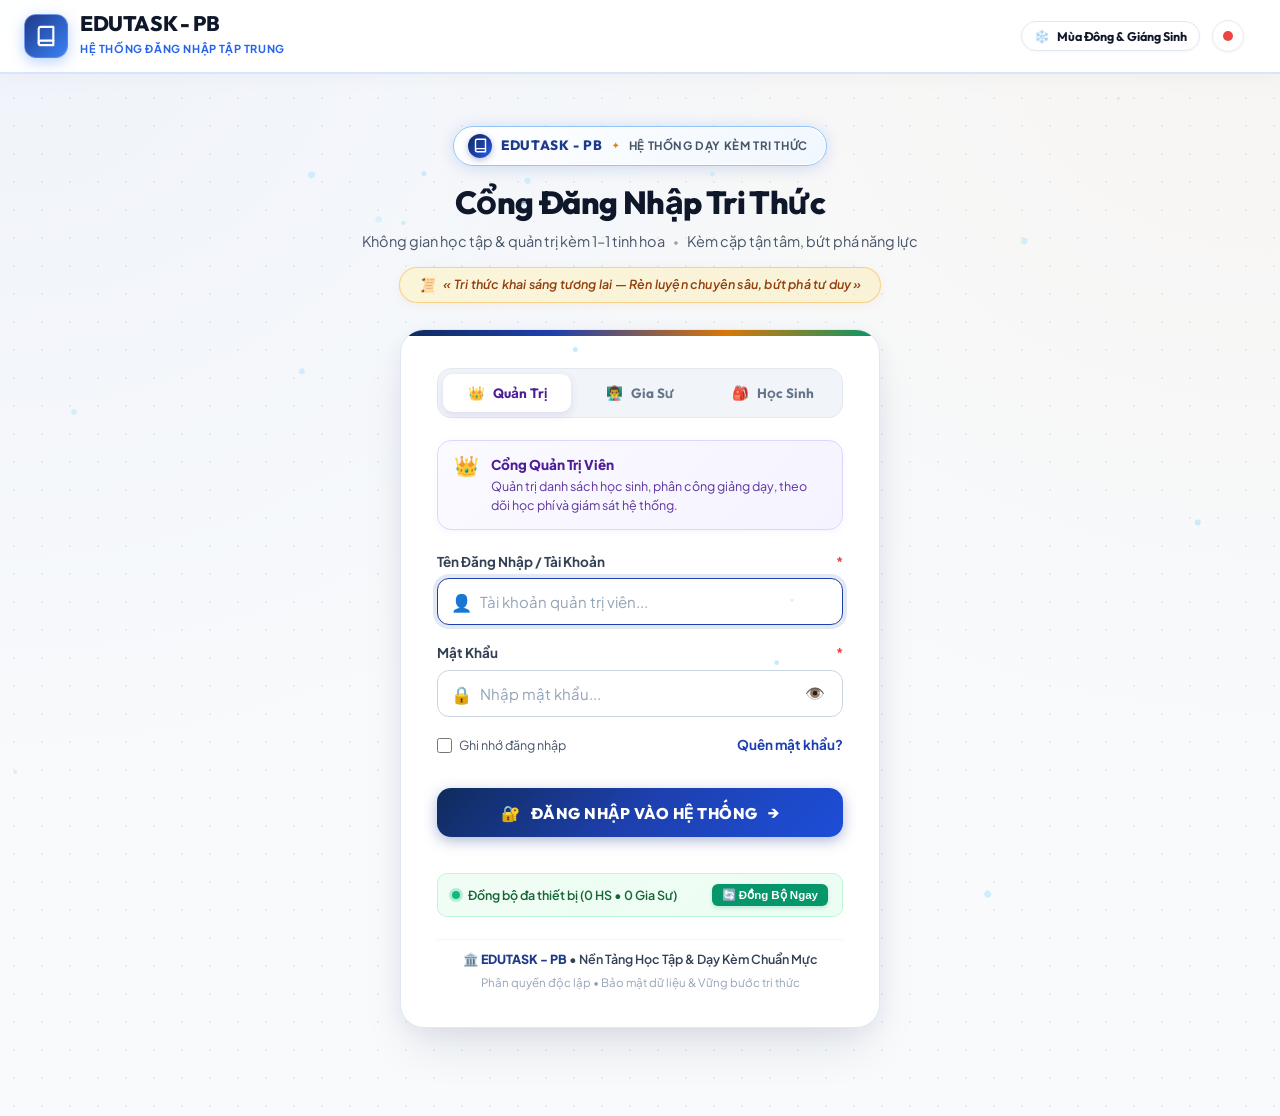
==== commit 7130828b: "fix(class): fix adding students to class across Admin and Tutor with real-time cloud sync v14.1" ====
--- a/index.html
+++ b/index.html
@@ -1703,12 +1703,12 @@
       <div class="modal-header">
         <div style="display:flex; align-items:center; gap:10px;">
           <span style="font-size:22px;">➕</span>
-          <h3 style="margin:0; font-size:16px;">Chọn Học Sinh Thêm Vào Lớp</h3>
+          <h3 style="margin:0; font-size:16px;" id="adminAddStudentToClassModalTitle">Chọn Học Sinh Thêm Vào Lớp</h3>
         </div>
         <button class="modal-close" onclick="App.closeModal('adminAddStudentToClassModal')">&times;</button>
       </div>
       <div class="modal-body" style="gap:12px;">
-        <p style="font-size:13px; color:var(--text-muted); margin:0;">
+        <p style="font-size:13px; color:var(--text-muted); margin:0;" id="adminAddStudentToClassModalSubtitle">
           Chọn các học sinh bạn muốn thêm vào danh sách lớp:
         </p>
         <div id="adminAvailableStudentsForClassList" style="max-height:240px; overflow-y:auto; border:1px solid var(--border-color); border-radius:8px; padding:10px; display:flex; flex-direction:column; gap:6px;">
@@ -2398,20 +2398,20 @@
   </nav>
 
   <!-- JavaScript Modules -->
-  <script src="js/cloud-sync.js?v=14.0"></script>
-  <script src="js/github-sync.js?v=14.0"></script>
-  <script src="js/store.js?v=14.0"></script>
-  <script src="js/auth.js?v=14.0"></script>
-  <script src="js/gateway.js?v=14.0"></script>
-  <script src="js/anticheat.js?v=14.0"></script>
-  <script src="js/grader.js?v=14.0"></script>
-  <script src="js/admin.js?v=14.0"></script>
-  <script src="js/quiz.js?v=14.0"></script>
-  <script src="js/theme.js?v=14.0"></script>
-  <script src="js/tutor.js?v=14.0"></script>
-  <script src="js/student.js?v=14.0"></script>
-  <script src="js/parent.js?v=14.0"></script>
-  <script src="js/app.js?v=14.0"></script>
+  <script src="js/cloud-sync.js?v=14.1"></script>
+  <script src="js/github-sync.js?v=14.1"></script>
+  <script src="js/store.js?v=14.1"></script>
+  <script src="js/auth.js?v=14.1"></script>
+  <script src="js/gateway.js?v=14.1"></script>
+  <script src="js/anticheat.js?v=14.1"></script>
+  <script src="js/grader.js?v=14.1"></script>
+  <script src="js/admin.js?v=14.1"></script>
+  <script src="js/quiz.js?v=14.1"></script>
+  <script src="js/theme.js?v=14.1"></script>
+  <script src="js/tutor.js?v=14.1"></script>
+  <script src="js/student.js?v=14.1"></script>
+  <script src="js/parent.js?v=14.1"></script>
+  <script src="js/app.js?v=14.1"></script>
 
   <!-- PWA Service Worker Registration -->
   <script>
